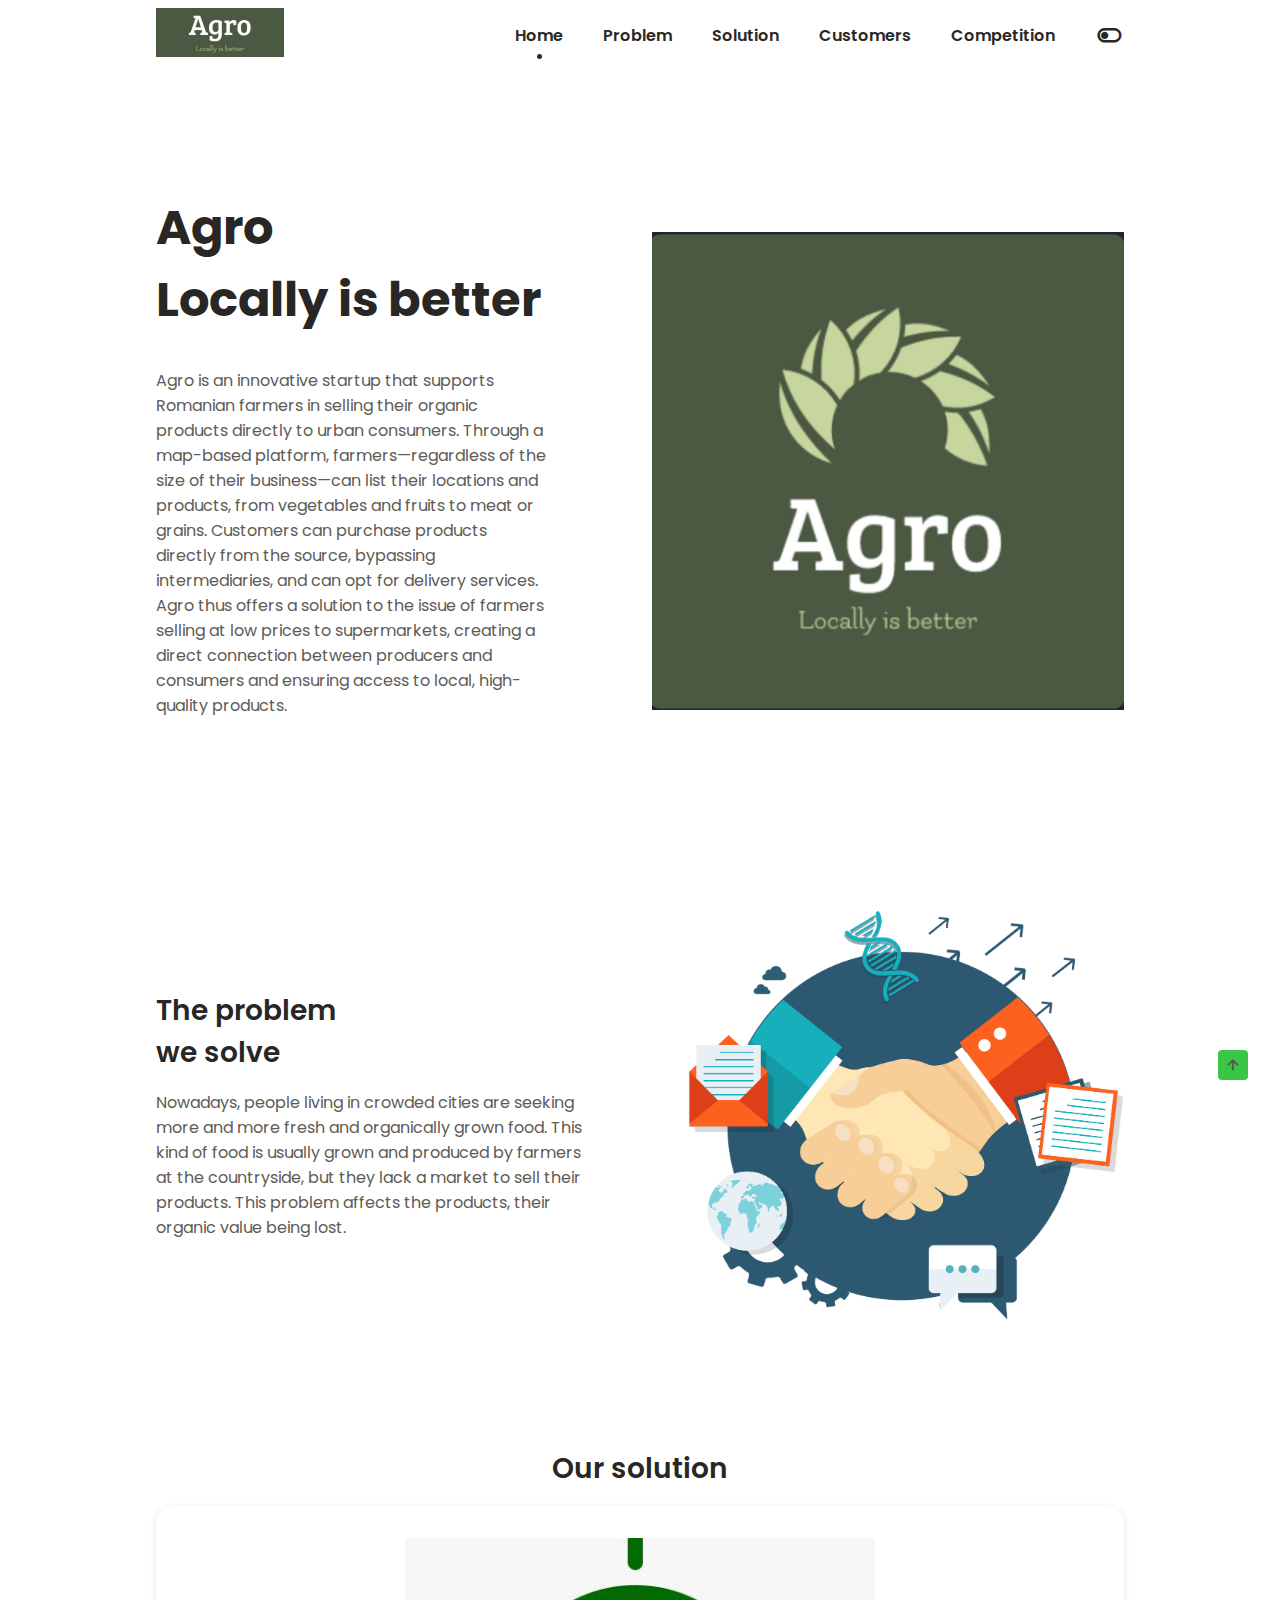
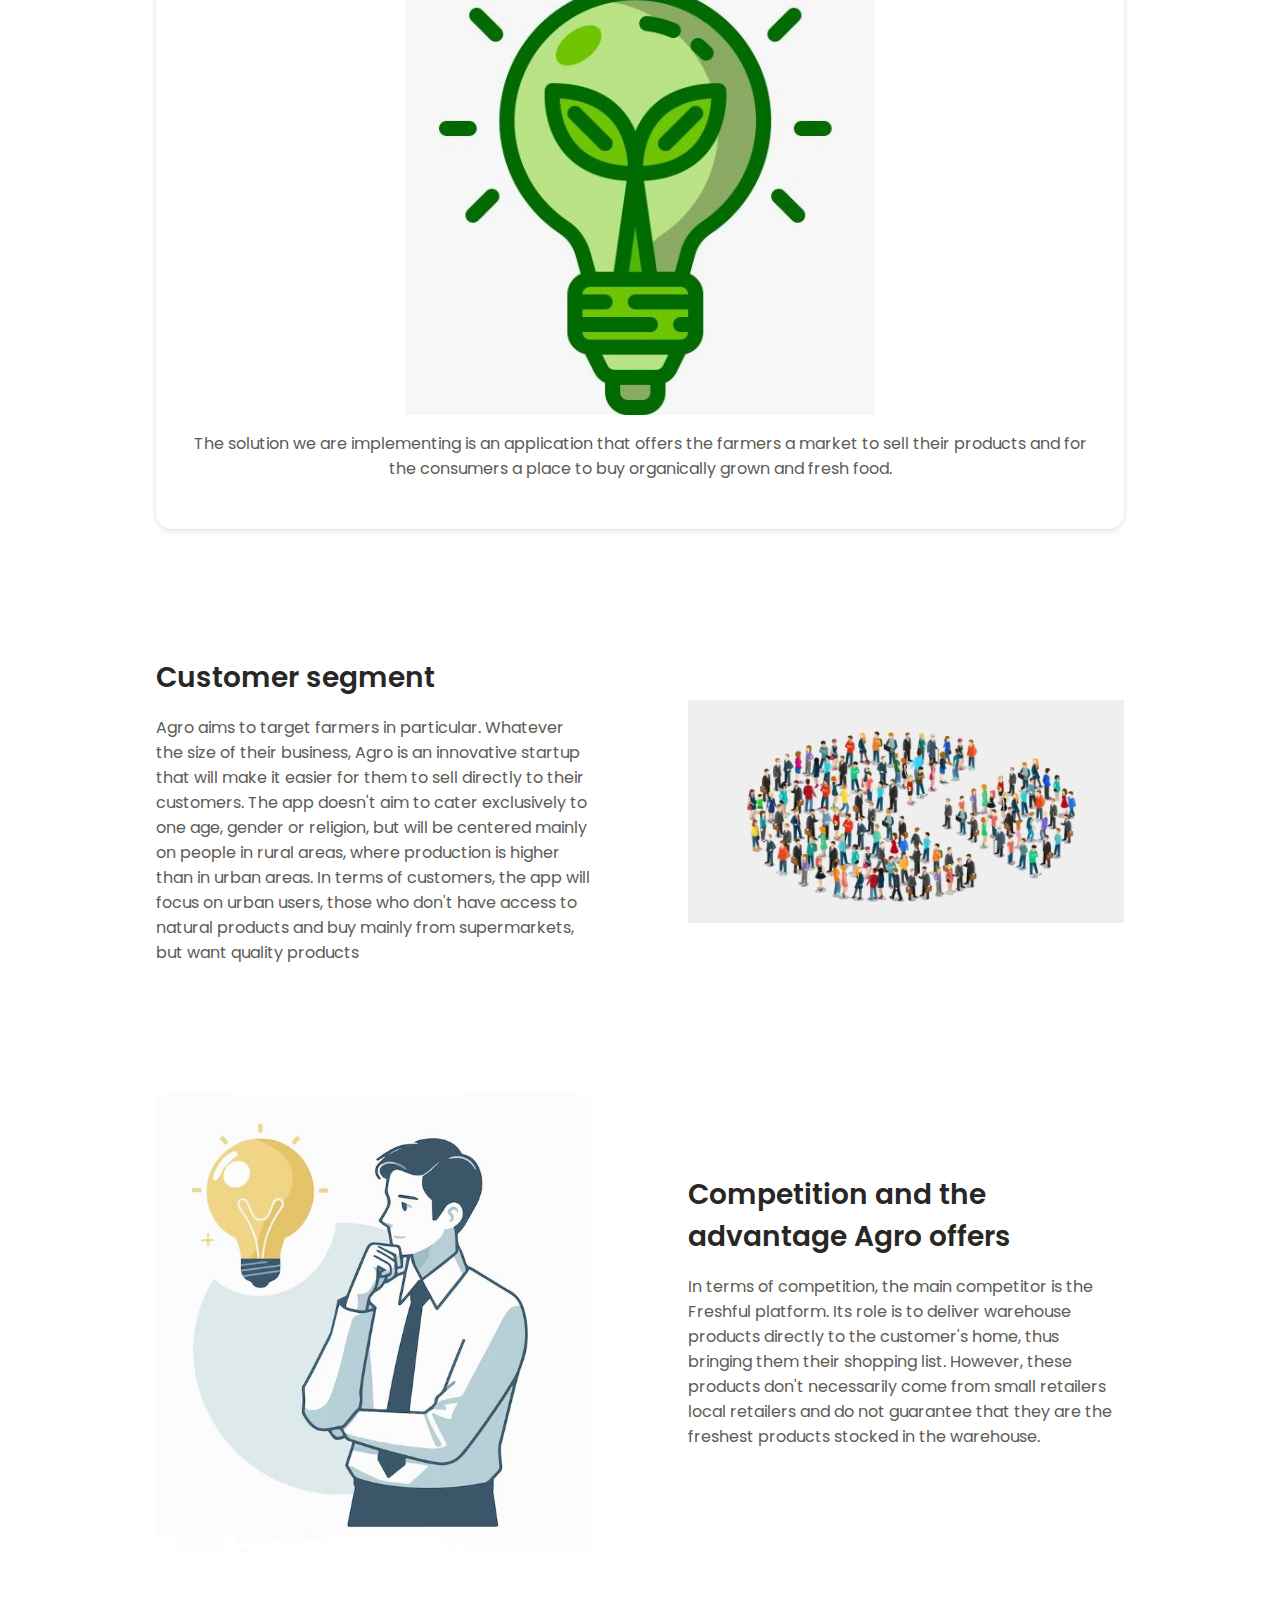
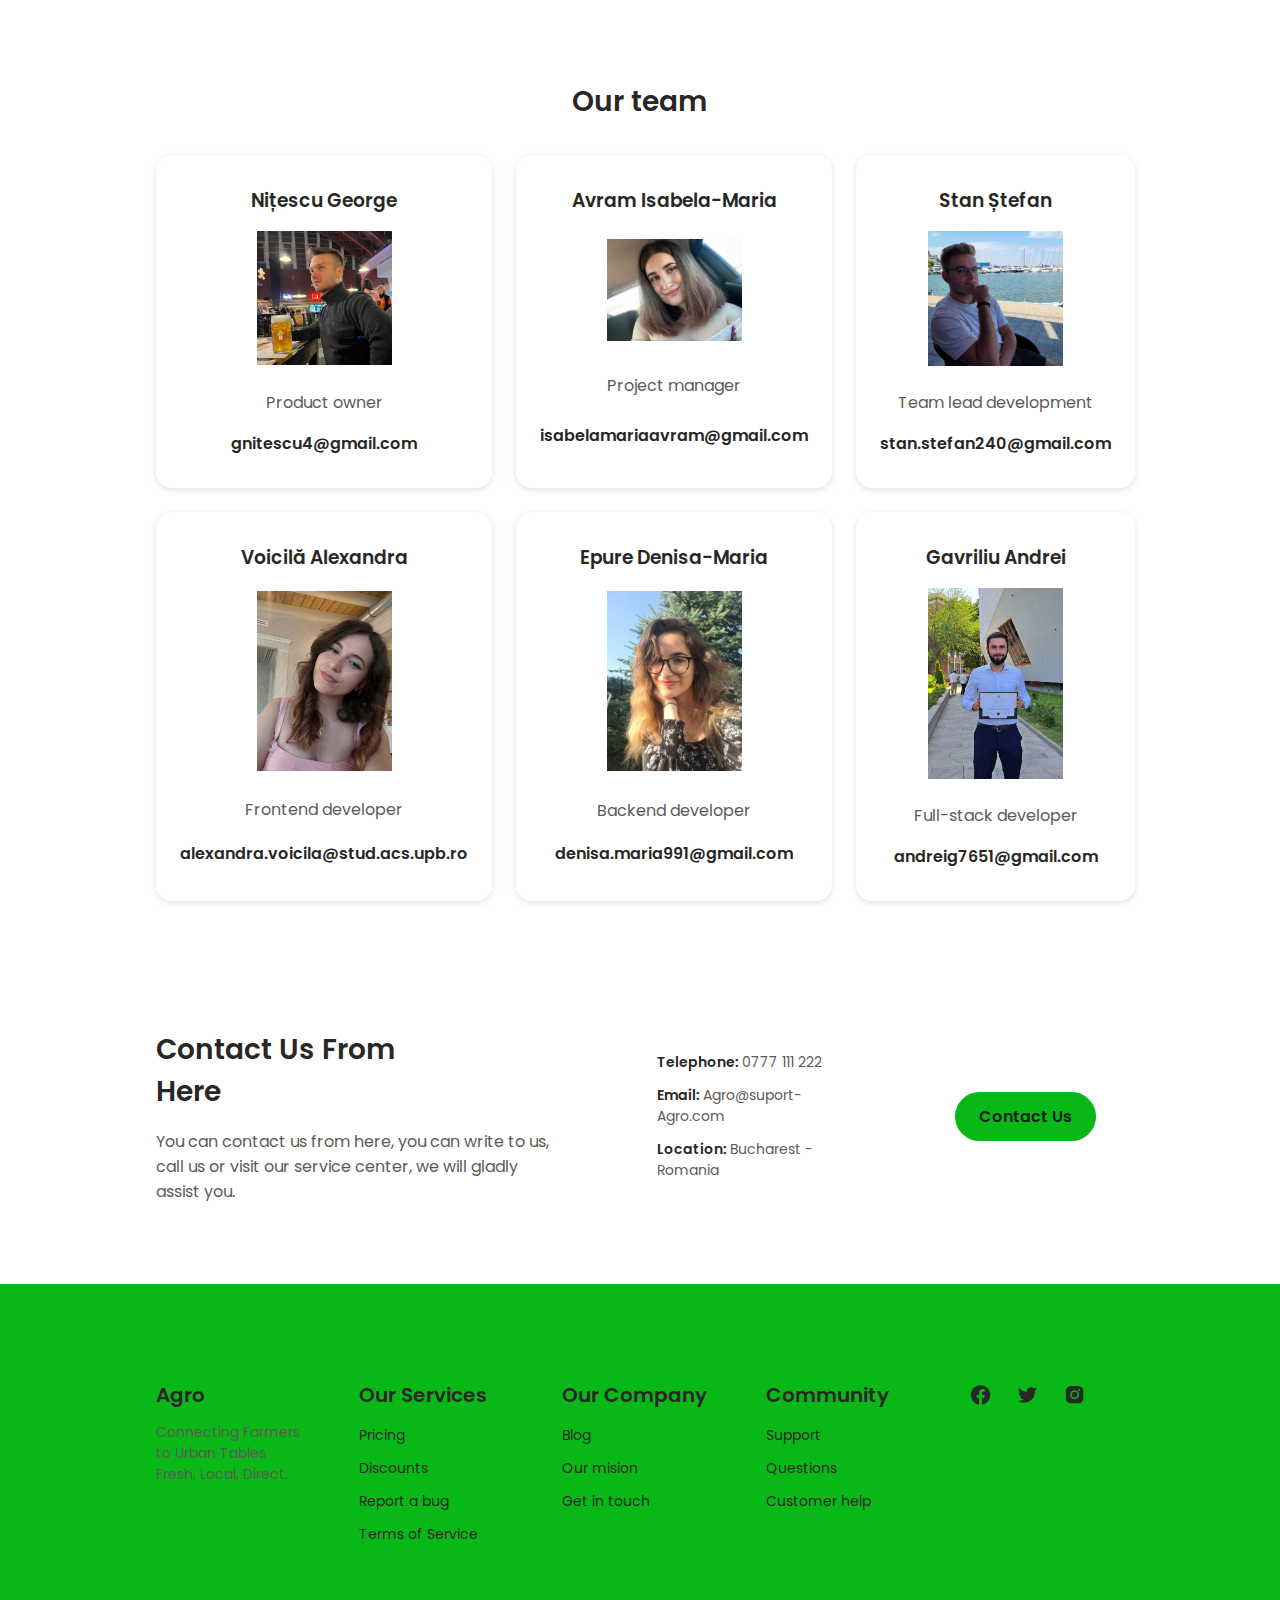
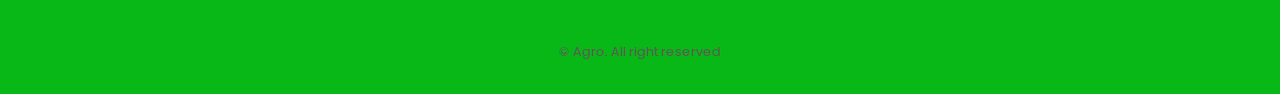
==== index.html @ fd3e8f7e "final" ====
<!DOCTYPE html>
<html lang="en">

<head>
    <meta charset="UTF-8">
    <meta name="viewport" content="width=device-width, initial-scale=1.0">

    <!--=============== BOXICONS ===============-->
    <link rel="stylesheet" href="https://cdn.jsdelivr.net/npm/boxicons@latest/css/boxicons.min.css">

    <!--=============== CSS ===============-->
    <link rel="stylesheet" href="assets/css/styles.css">

    <title>Agro</title>
</head>

<body>
    <!--=============== HEADER ===============-->
    <header class="header" id="header">
        <nav class="nav container">
            <a href="#" class="nav__logo">
                <img src="assets/img/agro.jpg" alt="" class="nav__logo-img" style="width: 10vw;">
            </a>

            <div class="nav__menu" id="nav-menu">
                <ul class="nav__list">
                    <li class="nav__item">
                        <a href="#home" class="nav__link active-link">Home</a>
                    </li>
                    <li class="nav__item">
                        <a href="#problem" class="nav__link">Problem</a>
                    </li>
                    <li class="nav__item">
                        <a href="#solution" class="nav__link">Solution</a>
                    </li>
                    <li class="nav__item">
                        <a href="#customer_segment" class="nav__link">Customers</a>
                    </li>
                    <li class="nav__item">
                        <a href="#competition" class="nav__link">Competition</a>
                    </li>
                    <i class='bx bx-toggle-left change-theme' id="theme-button"></i>
                </ul>
            </div>

            <div class="nav__toggle" id="nav-toggle">
                <i class='bx bx-grid-alt'></i>
            </div>

        </nav>
    </header>

    <main class="main">
        <!--=============== HOME ===============-->
        <section class="home section" id="home">
            <div class="home__container container grid">

                <img src="assets/img/fde779f9-ba9b-44a3-aa95-c034994fff48.jfif" alt="" class="svg__img svg__color home__img">

                <div class="home__data">
                    <h1 class="home__title">Agro <br> Locally is better</h1>
                    <p class="home__description"></p>
                    <p class="home__description">Agro is an innovative startup that supports Romanian farmers in
                        selling their organic products directly to urban consumers. Through a map-based platform,
                        farmers—regardless of the size of their business—can list their locations and products, from
                        vegetables and fruits to meat or grains. Customers can purchase products directly from the
                        source, bypassing intermediaries, and can opt for delivery services. Agro thus offers a solution
                        to the issue of farmers selling at low prices to supermarkets, creating a direct connection
                        between producers and consumers and ensuring access to local, high-quality products.</p>

                </div>
            </div>
        </section>

        <!--=============== Problem ===============-->
        <section class="security section container" id="problem">
            <div class="security__container grid">
                <div class="security__data">
                    <h2 class="section__title-center">The problem <br> we solve</h2>
                    <p class="security__description">Nowadays, people living in crowded cities are seeking more and more
                        fresh and organically grown food. This kind of food is usually grown and produced by farmers at
                        the countryside, but they lack a market to sell their products. This problem affects the
                        products, their organic value being lost.
                    </p>
                </div>

                <img src="assets/img/company.png" alt="" class="svg__img svg__color">
            </div>
        </section>

        <!--=============== Solution ===============-->
        <section class="services section container" id="solution">
            <h2 class="section__title">Our solution</h2>
            <div class="grid">
                <div class="services__data">
                    <img src="assets/img/Capture.jpg" alt="" class="svg__img svg__color">
                    <p class="services__description">The solution we are implementing is an application that offers the
                        farmers a market to sell their products and for the consumers a place to buy organically grown
                        and fresh food.</p>
                    <div>
                        <!-- <a href="#" class="button button-link">Learn More</a> -->
                    </div>
                </div>
            </div>
        </section>


        <!--=============== SECURITY ===============-->
        <section class="security section container" id="customer_segment">
            <div class="security__container grid">
                <div class="security__data">
                    <h2 class="section__title-center">Customer segment</h2>
                    <p class="security__description">Agro aims to target farmers in particular. Whatever the size of
                        their business, Agro is an innovative startup that
                        will make it easier for them to sell directly to their customers. The app doesn't aim to cater
                        exclusively to one age, gender
                        or religion, but will be centered mainly on people in rural areas, where production is higher
                        than in urban areas.
                        In terms of customers, the app will focus on urban users, those who don't have access to natural
                        products
                        and buy mainly from supermarkets, but want quality products
                    </p>
                </div>

                <img src="assets/img/asdjpg.JPG" alt="" class="svg__img svg__color">
            </div>
        </section>

        <section class="app section container" id="competition">
            <div class="app__container grid">
                <div class="app__data">
                    <h2 class="section__title-center">Competition and the advantage Agro offers</h2>
                    <p class="app__description">In terms of competition, the main competitor is the Freshful platform.
                        Its role is to deliver warehouse products directly
                        to the customer's home, thus bringing them their shopping list. However, these products don't
                        necessarily come from small retailers
                        local retailers and do not guarantee that they are the freshest products stocked in the
                        warehouse.</p>
                </div>

                <img src="assets/img/problem.JPG" alt="" class="svg__img svg__color app__img">

            </div>
        </section>

        <!--=============== SERVICES ===============-->
        <section class="services section container" id="team">
            <h2 class="section__title">Our team</h2>
            <div class="services__container grid">
                <div class="services__data">
                    <h3 class="services__subtitle">Nițescu George</h3>
                    <img src="assets/img/george.png" alt="" class="svg__color services__img">
                    <p class="services__description">Product owner</p>
                    <div>
                        <a href="mailto:gnitescu4@gmail.com?subject=Support&body=Message%20Here" class="button button-link">gnitescu4@gmail.com</a>
                    </div>
                </div>

                <div class="services__data">
                    <h3 class="services__subtitle">Avram Isabela-Maria</h3>

                    <img src="assets/img/isabela.jpg" alt="" class="svg__color services__img">
                    <p class="services__description">Project manager</p>
                    <div>
                        <a href="mailto:isabelamariaavram@gmail.com?subject=Support&body=Message%20Here" class="button button-link">isabelamariaavram@gmail.com</a>
                    </div>
                </div>

                <div class="services__data">
                    <h3 class="services__subtitle">Stan Ștefan</h3>
                    <img src="assets/img/stefan.png" alt="" class="svg__color services__img">
                    <p class="services__description">Team lead development</p>
                    <div>
                        <a href="mailto:stan.stefan240@gmail.com?subject=Support&body=Message%20Here" class="button button-link">stan.stefan240@gmail.com</a>
                    </div>
                </div>
                <div class="services__data">
                    <h3 class="services__subtitle">Voicilă Alexandra</h3>
                    <img src="assets/img/alexandra.png" alt="" class="svg__color services__img">
                    <p class="services__description">Frontend developer</p>
                    <div>
                        <a href="mailto:alexandra.voicila@stud.acs.upb.ro?subject=Support&body=Message%20Here" class="button button-link">alexandra.voicila@stud.acs.upb.ro</a>
                    </div>
                </div>

                <div class="services__data">
                    <h3 class="services__subtitle">Epure Denisa-Maria</h3>

                    <img src="assets/img/denisa.jpg" alt="" class="svg__color services__img">
                    <p class="services__description">Backend developer</p>
                    <div>
                        <a href="mailto:denisa.maria991@gmail.com?subject=Support&body=Message%20Here" class="button button-link">denisa.maria991@gmail.com</a>
                    </div>
                </div>

                <div class="services__data">
                    <h3 class="services__subtitle">Gavriliu Andrei</h3>
                    <img src="assets/img/gavriliu.png" alt="" class="svg__color services__img">
                    <p class="services__description">Full-stack developer</p>
                    <div>
                        <a href="mailto:andreig7651@gmail.com?subject=Support&body=Message%20Here" class="button button-link">andreig7651@gmail.com</a>
                    </div>
                </div>
            </div>
        </section>



        <!--=============== CONTACT US ===============-->
        <section class="contact section container" id="contact">
            <div class="contact__container grid">
                <div class="contact__content">
                    <h2 class="section__title-center">Contact Us From <br> Here</h2>
                    <p class="contact__description">You can contact us from here, you can write to us,
                        call us or visit our service center, we will gladly assist you.</p>
                </div>

                <ul class="contact__content grid">
                    <li class="contact__address">Telephone: <span class="contact__information">0777 111 222</span>
                    </li>
                    <li class="contact__address">Email: <span class="contact__information">Agro@suport-Agro.com</span>
                    </li>
                    <li class="contact__address">Location: <span class="contact__information">Bucharest - Romania</span>
                    </li>
                </ul>

                <div class="contact__content">
                    <a href="mailto:agro@suport-agro.com?subject=Support&body=Message%20Here" class="button">Contact
                        Us</a>
                </div>
            </div>
        </section>
    </main>

    <!--=============== FOOTER ===============-->
    <footer class="footer section">
        <div class="footer__container container grid">
            <div class="footer__content">
                <a href="#" class="footer__logo">Agro</a>
                <p class="footer__description">Connecting Farmers to Urban Tables
                    <br> Fresh, Local, Direct.
                </p>
            </div>

            <div class="footer__content">
                <h3 class="footer__title">Our Services</h3>
                <ul class="footer__links">
                    <li><a href="#" class="footer__link">Pricing </a></li>
                    <li><a href="#" class="footer__link">Discounts</a></li>
                    <li><a href="#" class="footer__link">Report a bug</a></li>
                    <li><a href="#" class="footer__link">Terms of Service</a></li>
                </ul>
            </div>

            <div class="footer__content">
                <h3 class="footer__title">Our Company</h3>
                <ul class="footer__links">
                    <li><a href="#" class="footer__link">Blog</a></li>
                    <li><a href="#" class="footer__link">Our mision</a></li>
                    <li><a href="#" class="footer__link">Get in touch</a></li>
                </ul>
            </div>

            <div class="footer__content">
                <h3 class="footer__title">Community</h3>
                <ul class="footer__links">
                    <li><a href="#" class="footer__link">Support</a></li>
                    <li><a href="#" class="footer__link">Questions</a></li>
                    <li><a href="#" class="footer__link">Customer help</a></li>
                </ul>
            </div>

            <div class="footer__social">
                <a href="#" class="footer__social-link"><i class='bx bxl-facebook-circle '></i></a>
                <a href="#" class="footer__social-link"><i class='bx bxl-twitter'></i></a>
                <a href="#" class="footer__social-link"><i class='bx bxl-instagram-alt'></i></a>
            </div>
        </div>

        <p class="footer__copy">&#169; Agro. All right reserved</p>
    </footer>

    <!--=============== SCROLL UP ===============-->
    <a href="#" class="scrollup" id="scroll-up">
        <i class='bx bx-up-arrow-alt scrollup__icon'></i>
    </a>

    <!--=============== MAIN JS ===============-->
    <script src="assets/js/main.js"></script>
</body>

</html>
---- assets/css/styles.css ----
/*=============== GOOGLE FONTS ===============*/
@import url("https://fonts.googleapis.com/css2?family=Poppins:wght@400;600;700&display=swap");
/*=============== VARIABLES CSS ===============*/
:root {
  --header-height: 3rem;
  /*========== Colors ==========*/
  --hue: 45;
  --sat: 98%;
  --first-color: #08b817;
  --first-color-light: hsl(var(--hue), var(--sat), 90%);
  --first-color-lighten: #08b817;
  --first-color-alt: rgb(165, 165, 216);
  --title-color: hsl(var(--hue), 4%, 15%);
  --text-color: hsl(var(--hue), 4%, 35%);
  --text-color-light: hsl(var(--hue), 4%, 65%);
  --body-color: hsl(var(--hue), 0%, 100%);
  --container-color: #FFF;
  --scroll-bar-color: hsl(var(--hue), 4%, 85%);
  --scroll-thumb-color: hsl(var(--hue), 4%, 75%);
  /*========== Font and typography ==========*/
  --body-font: 'Poppins', sans-serif;
  --biggest-font-size: 2rem;
  --h2-font-size: 1.25rem;
  --h3-font-size: 1.125rem;
  --normal-font-size: .938rem;
  --small-font-size: .813rem;
  --smaller-font-size: .75rem;
  /*========== Font weight ==========*/
  --font-semi-bold: 600;
  --font-bold: 700;
  /*========== Margenes ==========*/
  --mb-0-5: .5rem;
  --mb-0-75: .75rem;
  --mb-1: 1rem;
  --mb-1-5: 1.5rem;
  --mb-2: 2rem;
  /*========== z index ==========*/
  --z-tooltip: 10;
  --z-fixed: 100;
}

@media screen and (min-width: 968px) {
  :root {
    --biggest-font-size: 3rem;
    --h2-font-size: 1.75rem;
    --h3-font-size: 1.25rem;
    --normal-font-size: 1rem;
    --small-font-size: .875rem;
    --smaller-font-size: .813rem;
  }
}

/*=============== BASE ===============*/
*, ::before, ::after {
  box-sizing: border-box;
  padding: 0;
  margin: 0;
}

html {
  scroll-behavior: smooth;
}

body {
  margin: var(--header-height) 0 0 0;
  font-family: var(--body-font);
  font-size: var(--normal-font-size);
  background-color: var(--body-color);
  color: var(--text-color);
  transition: .5s;
}

h1, h2, h3 {
  font-weight: var(--font-semi-bold);
  color: var(--title-color);
  line-height: 1.5;
}

ul {
  list-style: none;
}

a {
  text-decoration: none;
}

img {
  max-width: 100%;
  height: auto;
}

/*=============== THEME ===============*/
/*========== Variables Dark theme ==========*/
body.dark-theme {
  --first-color-light: hsl(var(--hue), var(--sat), 75%);
  --title-color: hsl(var(--hue), 4%, 95%);
  --text-color: hsl(var(--hue), 4%, 80%);
  --body-color: hsl(var(--hue), 8%, 13%);
  --container-color: hsl(var(--hue), 8%, 16%);
  --scroll-bar-color: hsl(var(--hue), 4%, 32%);
  --scroll-thumb-color: hsl(var(--hue), 4%, 24%);
}

/*========== Button Dark/Light ==========*/
.change-theme {
  position: absolute;
  right: 1.5rem;
  top: 2.2rem;
  color: var(--title-color);
  font-size: 1.8rem;
  cursor: pointer;
}

.dark-theme .footer {
  background-color: var(--container-color);
}

/*=============== REUSABLE CSS CLASSES ===============*/
.section {
  padding: 4.5rem 0 1rem;
}

.section__title, .section__title-center {
  font-size: var(--h2-font-size);
  color: var(--title-color);
  text-align: center;
  margin-bottom: var(--mb-1);
}

.svg__color {
  fill: var(--first-color);
}

.svg__blob {
  fill: var(--first-color-light);
}

.svg__img {
  width: 300px;
  justify-self: center;
}

/*=============== LAYOUT ===============*/
.container {
  max-width: 968px;
  margin-left: var(--mb-1-5);
  margin-right: var(--mb-1-5);
}

.grid {
  display: grid;
  gap: 1.5rem;
}

/*=============== HEADER ===============*/
.header {
  width: 100%;
  background-color: var(--body-color);
  position: fixed;
  top: 0;
  left: 0;
  z-index: var(--z-fixed);
  transition: .5s;
}

/*=============== NAV ===============*/
.nav {
  height: var(--header-height);
  display: flex;
  justify-content: space-between;
  align-items: center;
}

@media screen and (max-width: 767px) {
  .nav__menu {
    position: fixed;
    background-color: var(--container-color);
    box-shadow: 0 0 4px rgba(0, 0, 0, 0.1);
    padding: 2.5rem 0;
    width: 90%;
    top: -100%;
    left: 0;
    right: 0;
    margin: 0 auto;
    transition: .4s;
    border-radius: 2rem;
    z-index: var(--z-fixed);
  }
}

.nav__list {
  display: flex;
  flex-direction: column;
  align-items: center;
  row-gap: 1.5rem;
}

.nav__link, .nav__logo, .nav__toggle {
  color: var(--title-color);
  font-weight: var(--font-semi-bold);
}

.nav__toggle {
  font-size: 1.3rem;
  cursor: pointer;
}

/* Show menu */
.show-menu {
  top: calc(var(--header-height) + 1rem);
}

/* Active link */
.active-link {
  position: relative;
}

.active-link::before {
  content: '';
  position: absolute;
  bottom: -.75rem;
  left: 45%;
  width: 5px;
  height: 5px;
  background-color: var(--title-color);
  border-radius: 50%;
}

/* Change background header */
.scroll-header {
  box-shadow: 0 1px 4px rgba(0, 0, 0, 0.1);
}

/*=============== HOME ===============*/
.home__container {
  row-gap: 3rem;
}

.home__title {
  font-size: var(--biggest-font-size);
  font-weight: var(--font-bold);
  margin-bottom: var(--mb-0-75);
}

.home__description {
  margin-bottom: var(--mb-2);
}

/*=============== BUTTONS ===============*/
.button {
  display: inline-block;
  background-color: var(--first-color);
  color: #1A1A1A;
  padding: .75rem 1.5rem;
  border-radius: 3rem;
  font-weight: var(--font-semi-bold);
  transition: .3s;
}

.button:hover {
  background-color: var(--first-color-alt);
}

.button__header {
  display: none;
}

.button-link {
  background: none;
  padding: 0;
  color: var(--title-color);
}

.button-link:hover {
  background-color: transparent;
}

.button-flex {
  display: inline-flex;
  align-items: center;
  column-gap: .25rem;
  padding: .75rem 1rem;
}

.button__icon {
  font-size: 1.5rem;
}

/*=============== ABOUT ===============*/
.about__container {
  gap: 2.5rem;
}

.about__data {
  text-align: center;
}

/*=============== SECURITY ===============*/
.security__container {
  gap: 2.5rem;
}

.security__data {
  text-align: center;
}

/*=============== SERVICES ===============*/
.services__container {
  padding-top: 1rem;
}

.services__data {
  display: grid;
  row-gap: 1rem;
  background-color: var(--container-color);
  box-shadow: 0px 2px 6px hsla(var(--hue), 100%, 15%, 0.15);
  padding: 2rem 1.5rem;
  border-radius: 1rem;
  text-align: center;
}

.services__img {
  width: 135px;
  justify-self: center;
  margin-bottom: var(--mb-0-5);
}

/*=============== APP ===============*/
.app__container {
  gap: 2.5rem;
}

.app__data {
  text-align: center;
}

.app__description {
  margin-bottom: var(--mb-1-5);
}

.app__buttons {
  display: grid;
  grid-template-columns: repeat(2, max-content);
  justify-content: center;
  gap: .5rem;
}

/*=============== CONTACT ===============*/
.contact__container {
  padding-bottom: 3rem;
}

.contact__description {
  text-align: center;
}

.contact__content {
  row-gap: .75rem;
}

.contact__address {
  font-size: var(--small-font-size);
  font-weight: var(--font-semi-bold);
  color: var(--title-color);
}

.contact__information {
  font-weight: initial;
  color: var(--text-color);
}

/*=============== FOOTER ===============*/
.footer {
  background-color: var(--first-color-lighten);
  padding-bottom: 2rem;
}

.footer__container {
  row-gap: 2rem;
}

.footer__logo, .footer__title {
  font-size: var(--h3-font-size);
  margin-bottom: var(--mb-0-75);
}

.footer__logo {
  display: inline-block;
  font-weight: var(--font-semi-bold);
  color: var(--title-color);
}

.footer__description, .footer__link {
  font-size: var(--small-font-size);
}

.footer__links {
  display: grid;
  row-gap: .5rem;
}

.footer__link {
  color: var(--title-color);
}

.footer__social {
  display: flex;
  column-gap: 1.5rem;
}

.footer__social-link {
  font-size: 1.25rem;
  color: var(--title-color);
}

.footer__copy {
  margin-top: 6rem;
  text-align: center;
  font-size: var(--smaller-font-size);
  color: var(--text-color);
}

/*=============== SCROLL UP ===============*/
.scrollup {
  position: fixed;
  background: var(--first-color);
  right: 1rem;
  bottom: -20%;
  display: inline-flex;
  padding: .3rem;
  border-radius: .25rem;
  z-index: var(--z-tooltip);
  opacity: .8;
  transition: .4s;
}

.scrollup:hover {
  background-color: var(--first-color);
  opacity: 1;
}

.scrollup__icon {
  font-size: 1.25rem;
  color: var(--title-color);
}

/* Show Scroll Up*/
.show-scroll {
  bottom: 3rem;
}

/*=============== SCROLL BAR ===============*/
::-webkit-scrollbar {
  width: .6rem;
  border-radius: .5rem;
  background-color: var(--scroll-bar-color);
}

::-webkit-scrollbar-thumb {
  background-color: var(--scroll-thumb-color);
  border-radius: .5rem;
}

::-webkit-scrollbar-thumb:hover {
  background-color: var(--text-color-light);
}

/*=============== MEDIA QUERIES ===============*/
/* For small devices */
@media screen and (max-width: 360px) {
  .svg__img {
    width: 100%;
  }
  .section {
    padding: 3.5rem 0 1rem;
  }
  .services__img {
    width: 100px;
  }
  .app__buttons {
    grid-template-columns: max-content;
  }
}

/* For medium devices */
@media screen and (min-width: 576px) {
  .svg__img {
    width: 100%;
  }
  .section__title-center {
    text-align: initial;
  }
  .home__container,
  .about__container,
  .security__container,
  .services__container,
  .app__container,
  .contact__container,
  .footer__container {
    grid-template-columns: repeat(2, 1fr);
  }
  .home__img {
    order: 1;
  }
  .home__container,
  .about__container,
  .security__container,
  .app__container,
  .contact__container {
    align-items: center;
  }
  .about__data,
  .security__data,
  .app__data,
  .contact__description {
    text-align: initial;
  }
  .about__img,
  .app__img {
    order: -1;
  }
}

@media screen and (min-width: 767px) {
  body {
    margin: 0;
  }
  .section {
    padding: 6rem 0 2rem;
  }
  .nav {
    height: calc(var(--header-height) + 1.5rem);
  }
  .nav__list {
    flex-direction: row;
    column-gap: 2.5rem;
  }
  .nav__toggle {
    display: none;
  }
  .change-theme {
    position: initial;
  }
  .home__container {
    padding: 6rem 0 2rem;
  }
  .app__buttons {
    justify-content: initial;
  }
}

/* For large devices */
@media screen and (min-width: 968px) {
  .button__header {
    display: block;
  }
  .svg__img {
    width: 470px;
  }
  .about__container,
  .security__container,
  .app__container,
  .contact__container {
    column-gap: 6rem;
  }
  .services__container {
    grid-template-columns: repeat(3, 1fr);
  }
  .contact__container {
    grid-template-columns: 3fr 1.5fr 1.25fr;
  }
  .footer__container {
    grid-template-columns: repeat(5, 1fr);
  }
  .footer__social {
    align-items: flex-start;
  }
  .footer__social-link {
    font-size: 1.45rem;
  }
}

@media screen and (min-width: 1024px) {
  .container {
    margin-left: auto;
    margin-right: auto;
  }
  .home__img {
    width: 540px;
  }
  .home__description {
    padding-right: 5rem;
  }
  .footer__container {
    column-gap: 3rem;
  }
  .scrollup {
    right: 2rem;
  }
}
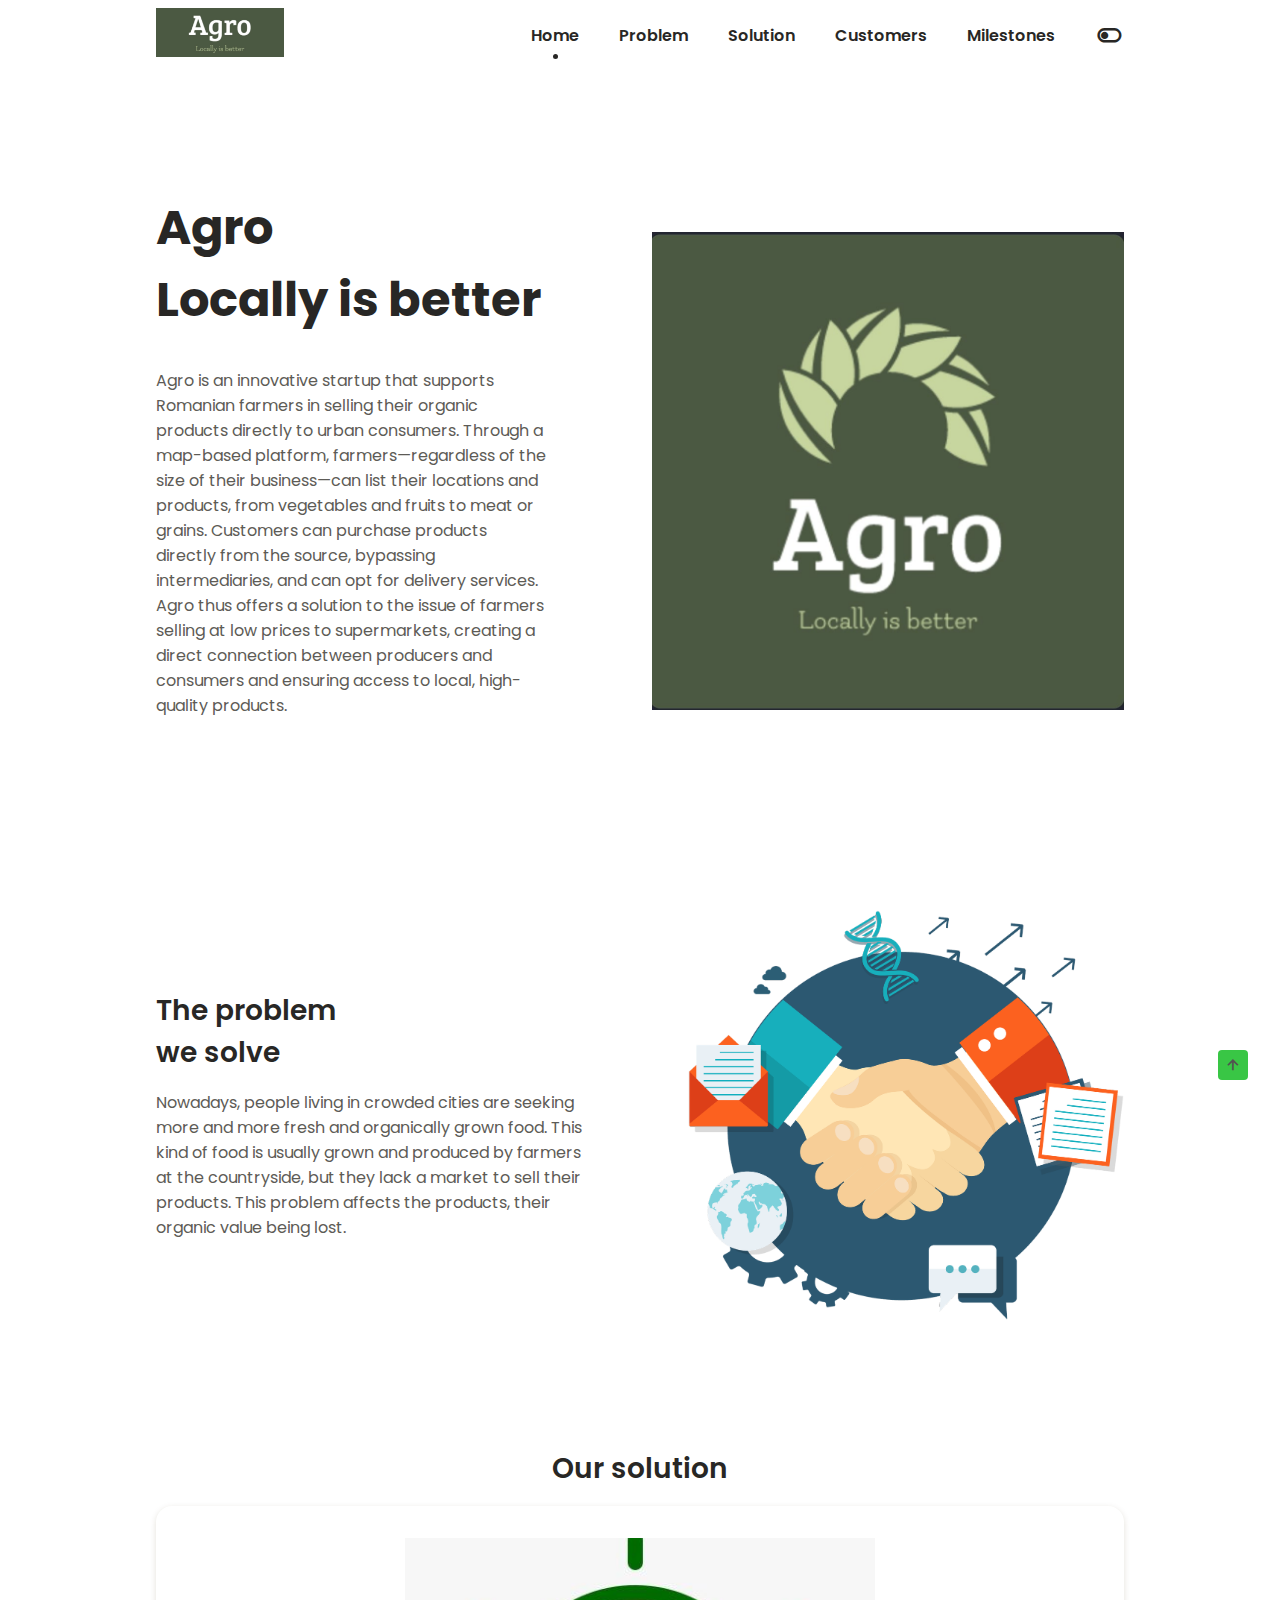
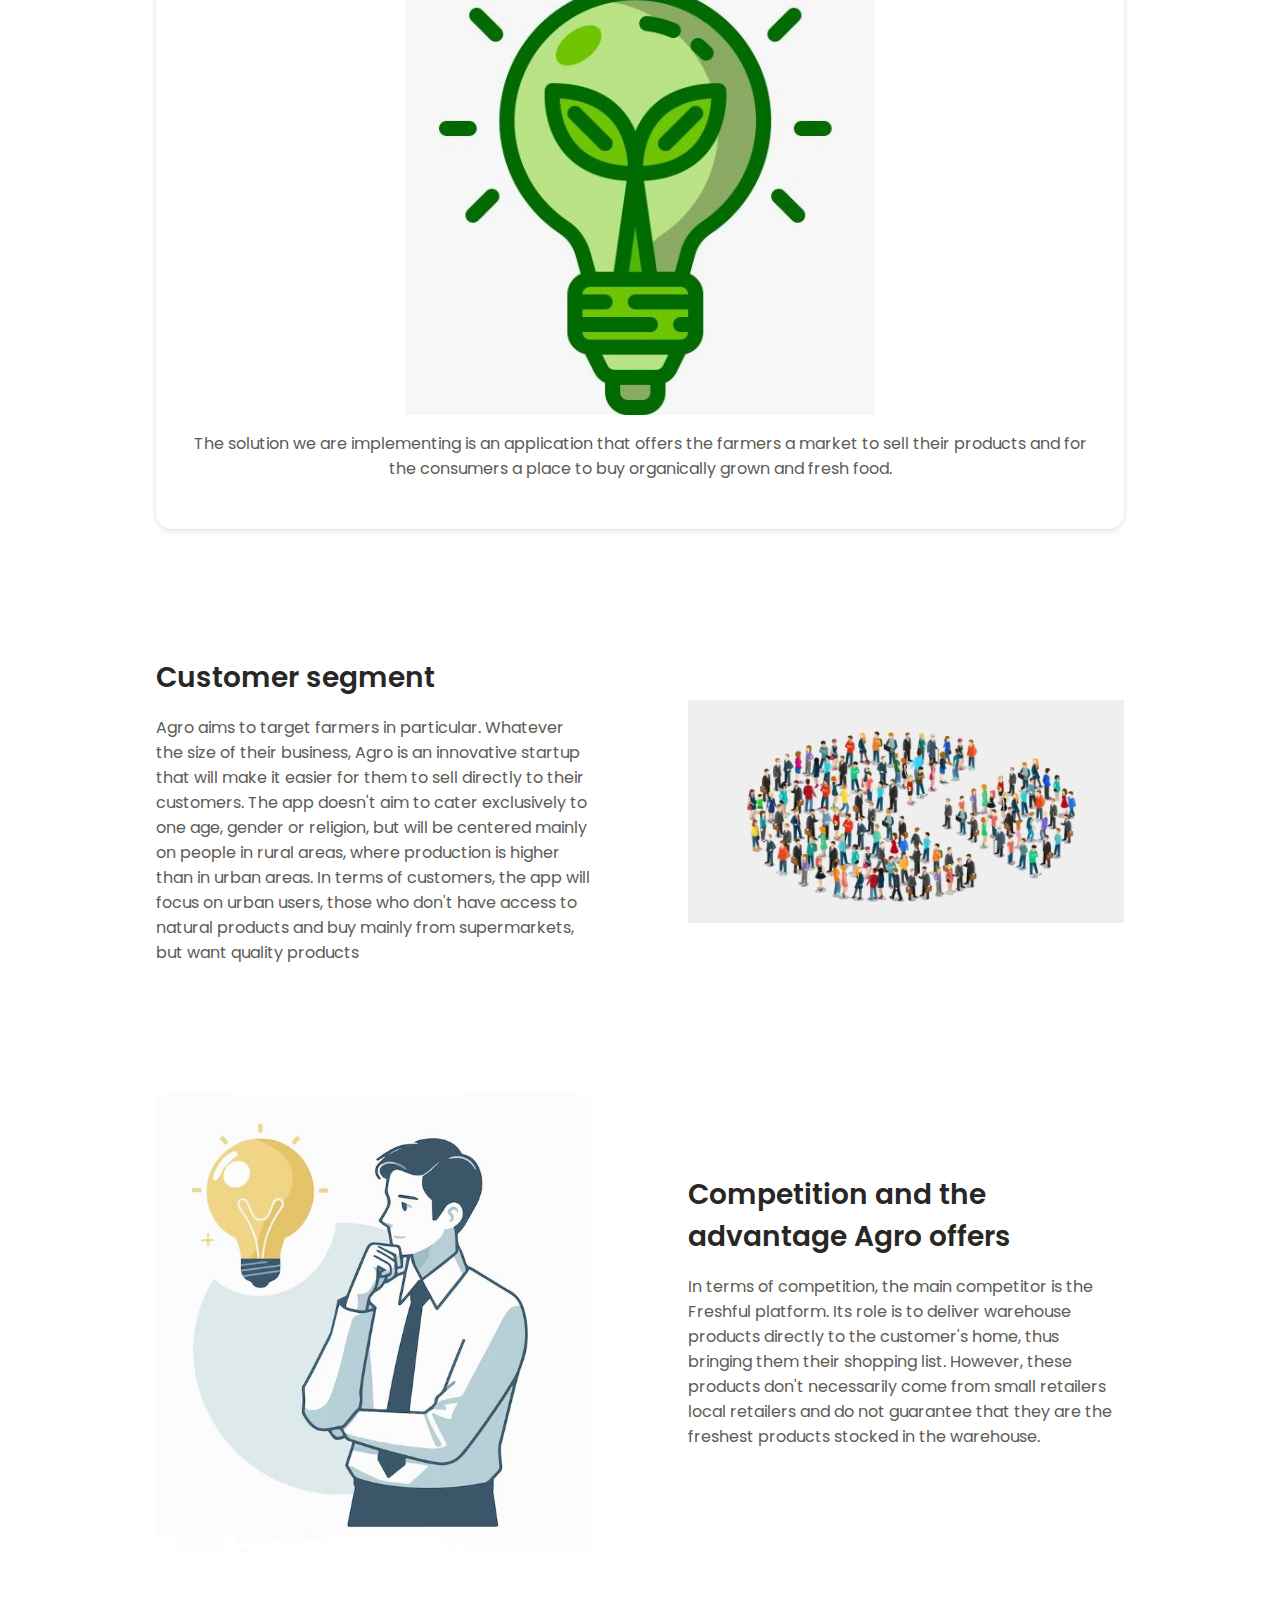
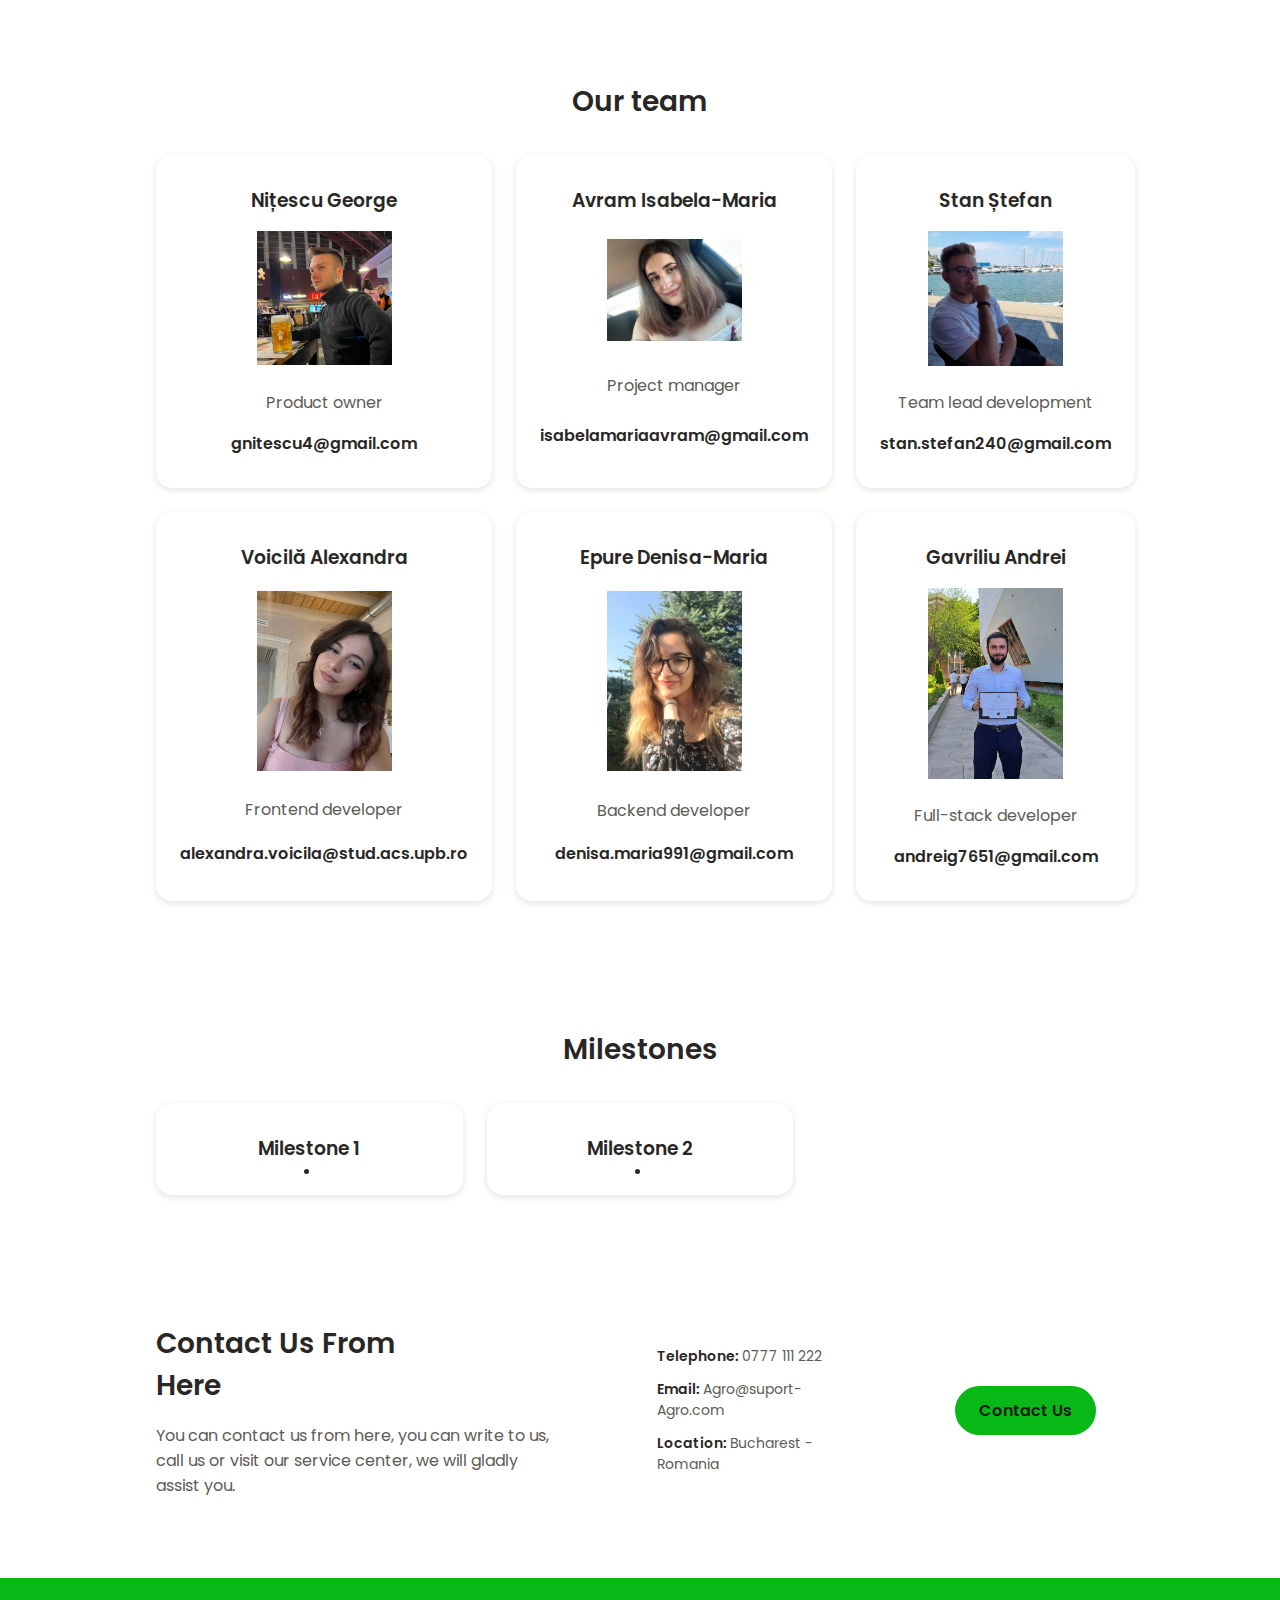
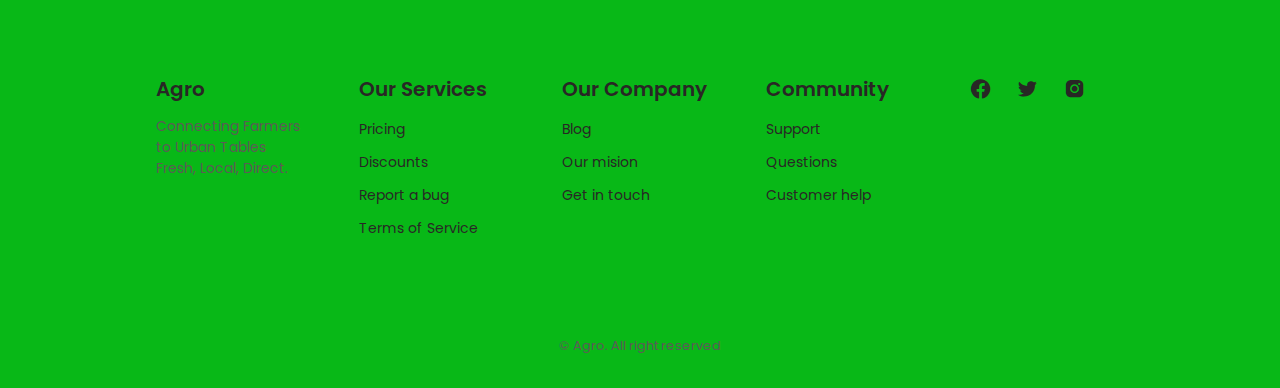
==== commit a7641667: "template page milestone 2" ====
--- a/index.html
+++ b/index.html
@@ -37,7 +37,7 @@
                         <a href="#customer_segment" class="nav__link">Customers</a>
                     </li>
                     <li class="nav__item">
-                        <a href="#competition" class="nav__link">Competition</a>
+                        <a href="#milestones" class="nav__link">Milestones</a>
                     </li>
                     <i class='bx bx-toggle-left change-theme' id="theme-button"></i>
                 </ul>
@@ -205,6 +205,23 @@
         </section>
 
 
+        <section class="services section container" id="milestones">
+            <h2 class="section__title">Milestones</h2>
+            <div class="services__container grid">
+                <div class="services__data">
+                    <h3 class="services__subtitle"><a href="#home" class="nav__link active-link">Milestone 1</a></h3>
+                </div>
+
+                <div class="services__data">
+                    <h3 class="services__subtitle">
+                        <a href="./milestone2.html" class="nav__link active-link">Milestone 2</a>
+                    </h3>
+                </div>                
+
+            </div>
+        </section>
+
+
 
         <!--=============== CONTACT US ===============-->
         <section class="contact section container" id="contact">
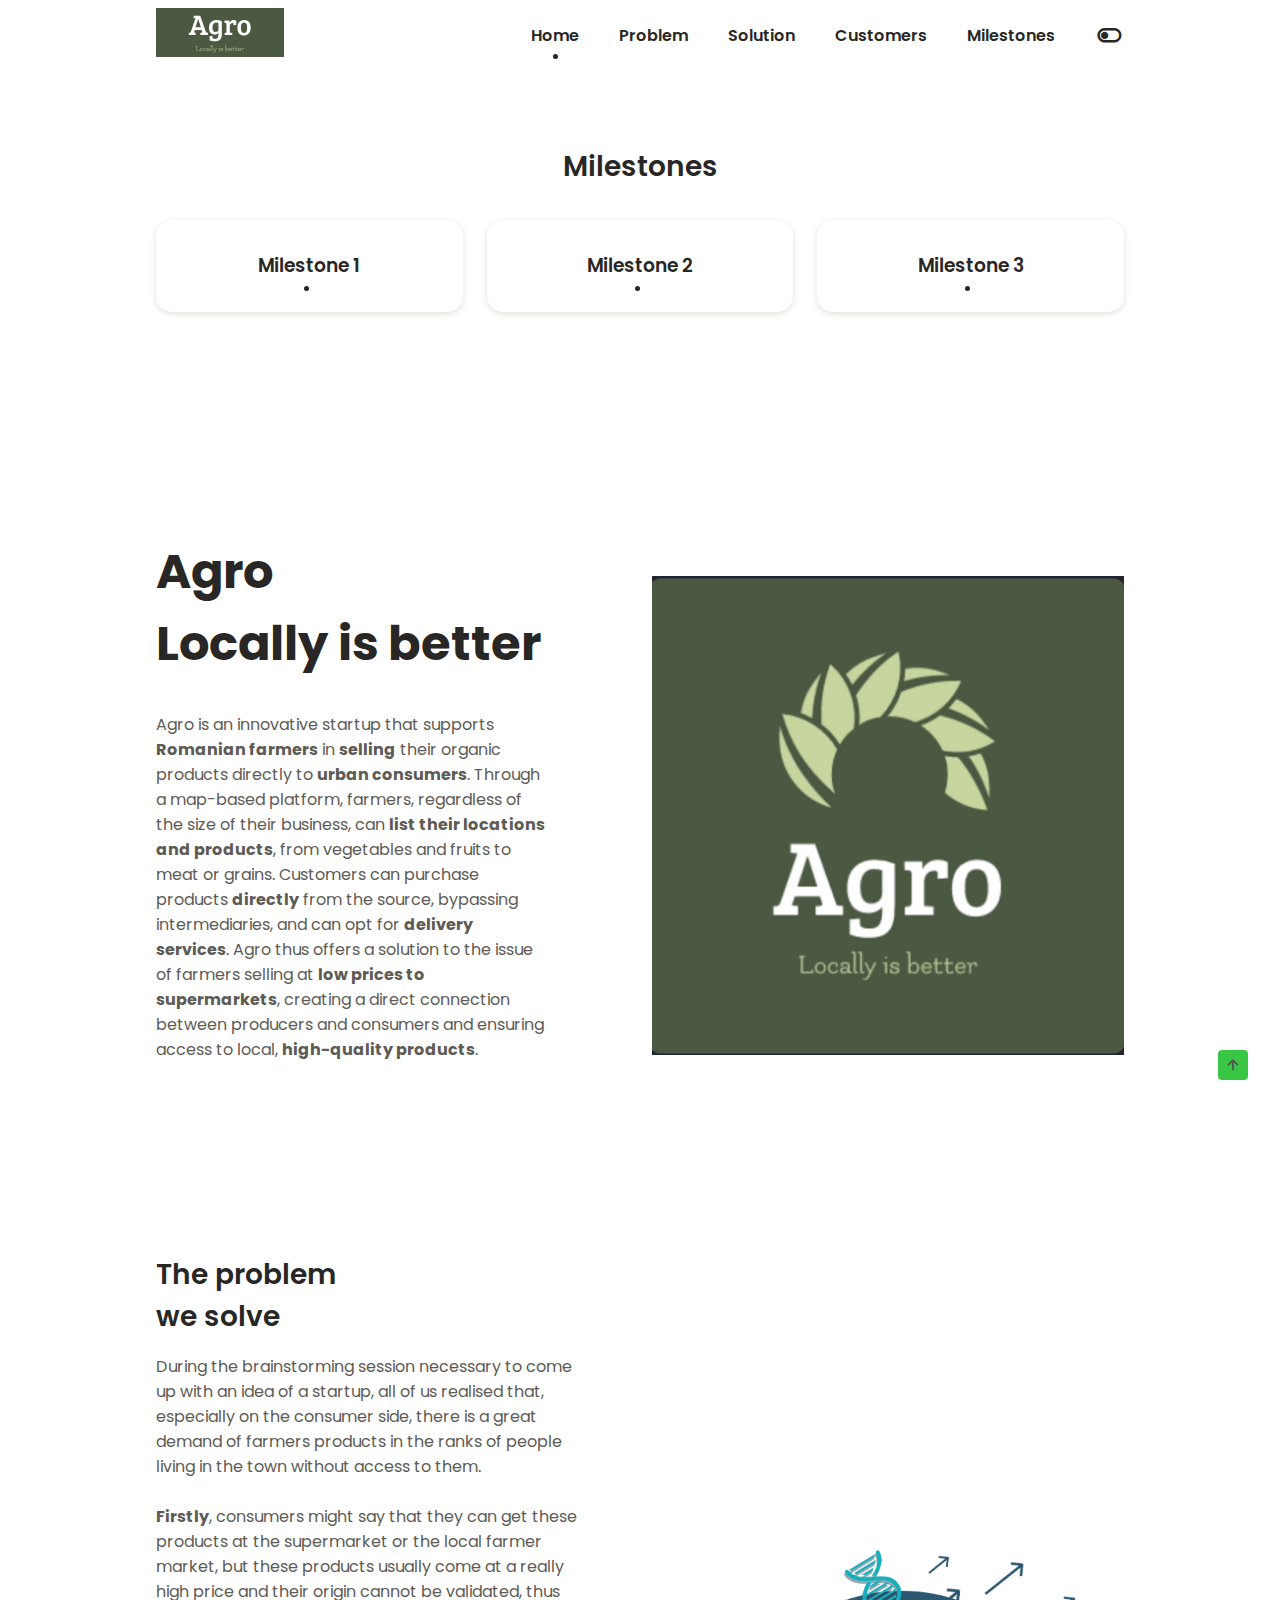
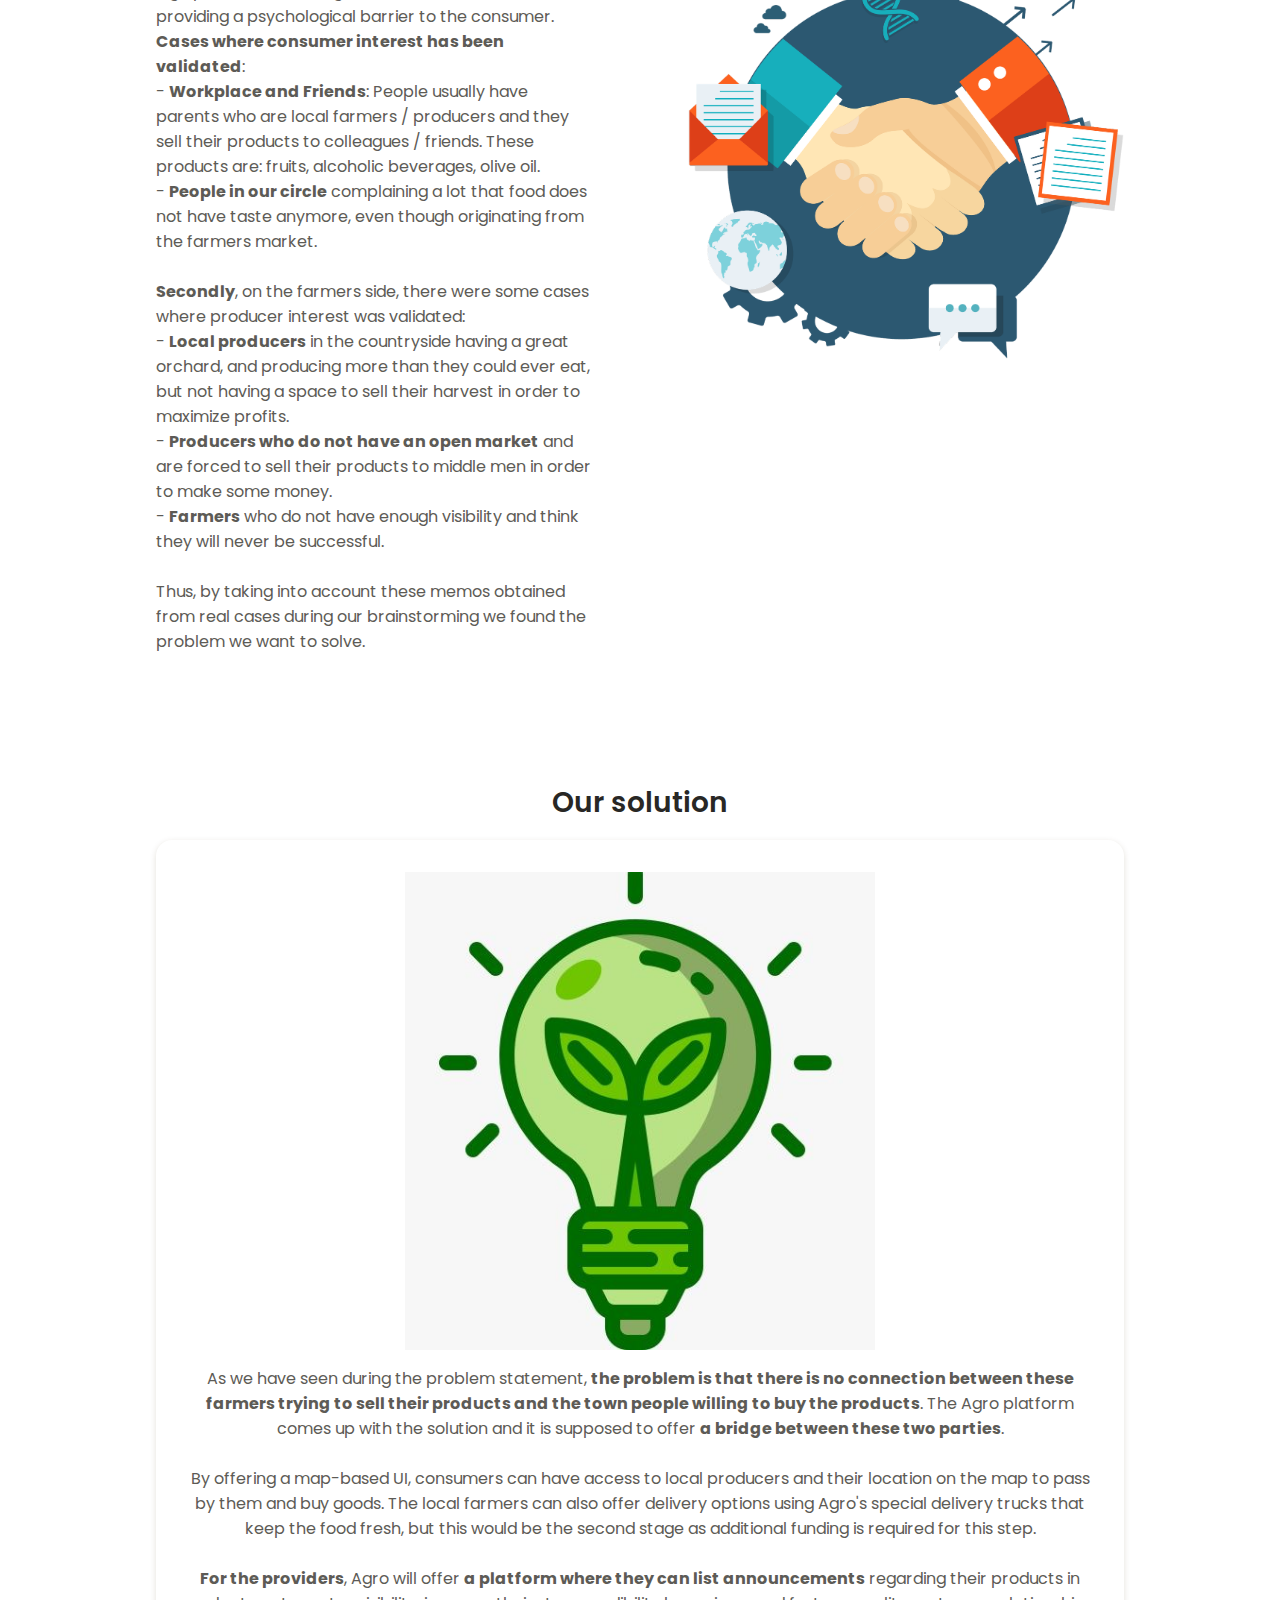
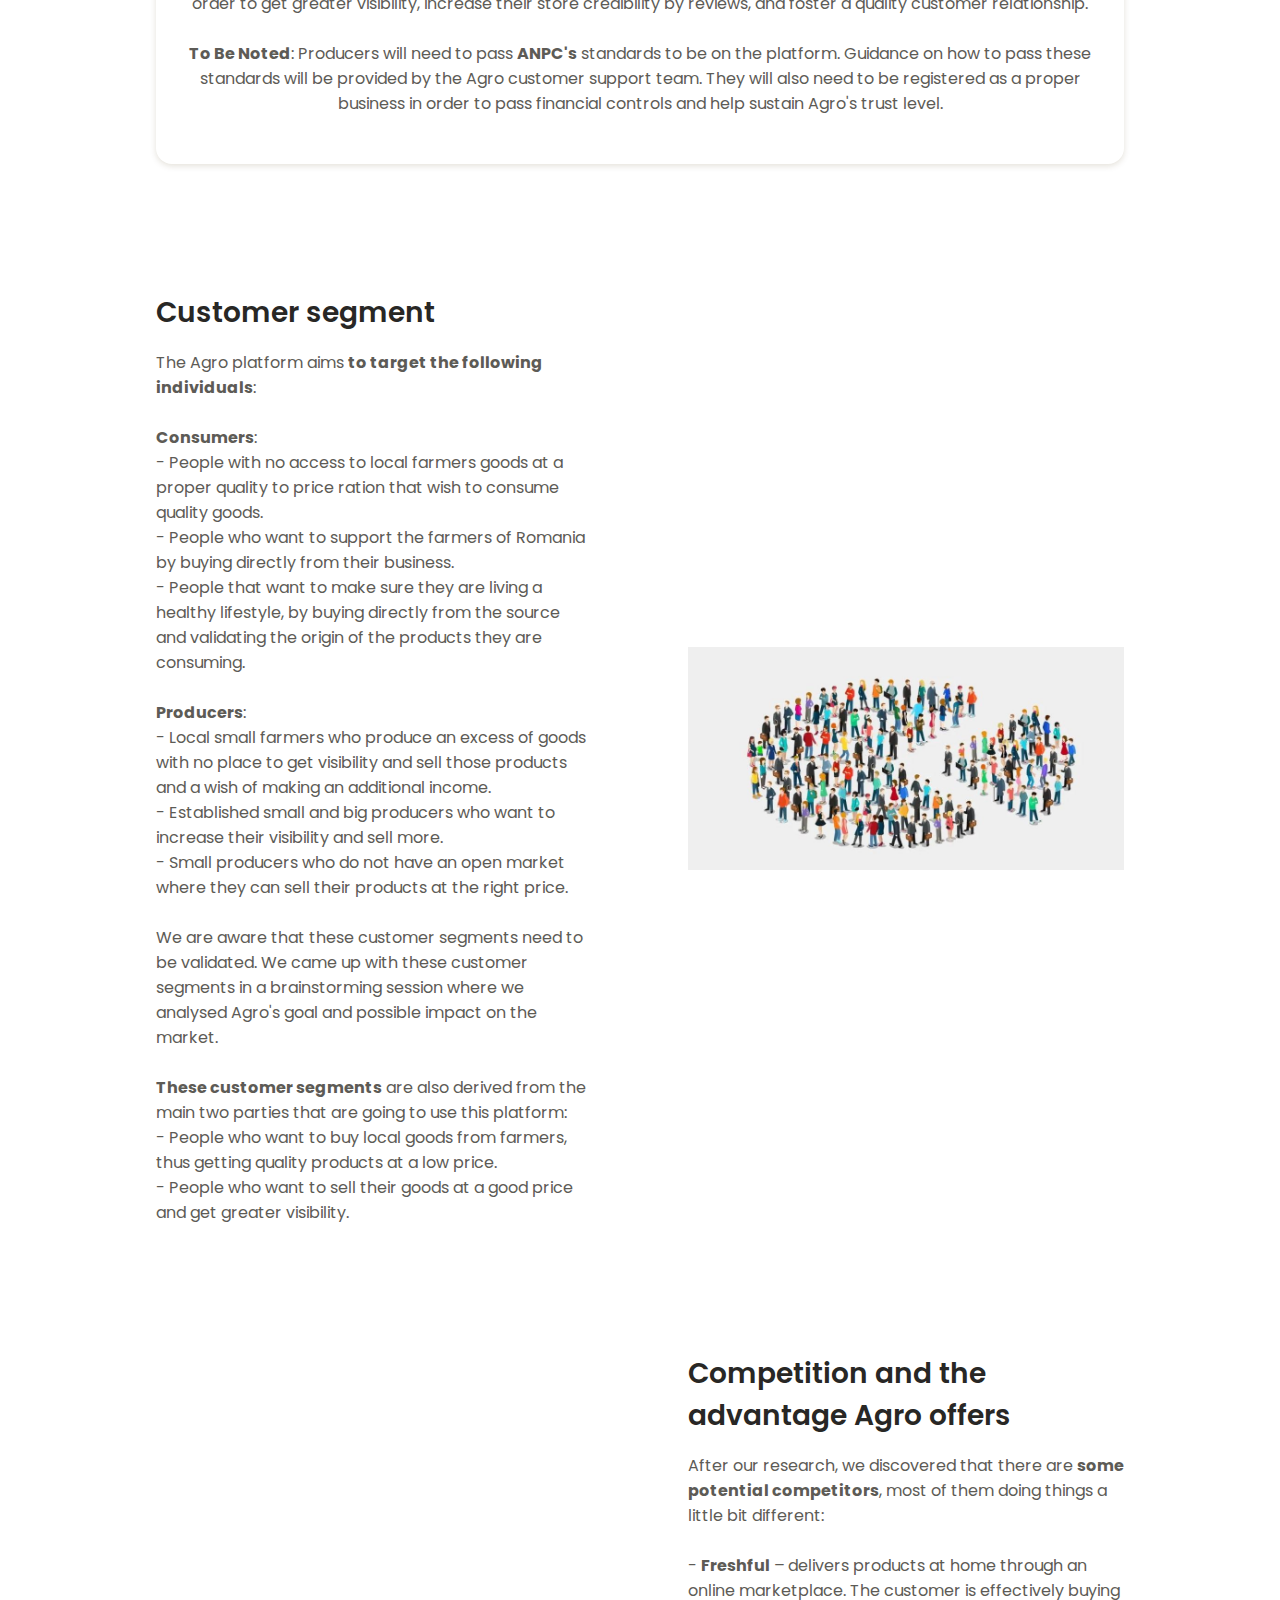
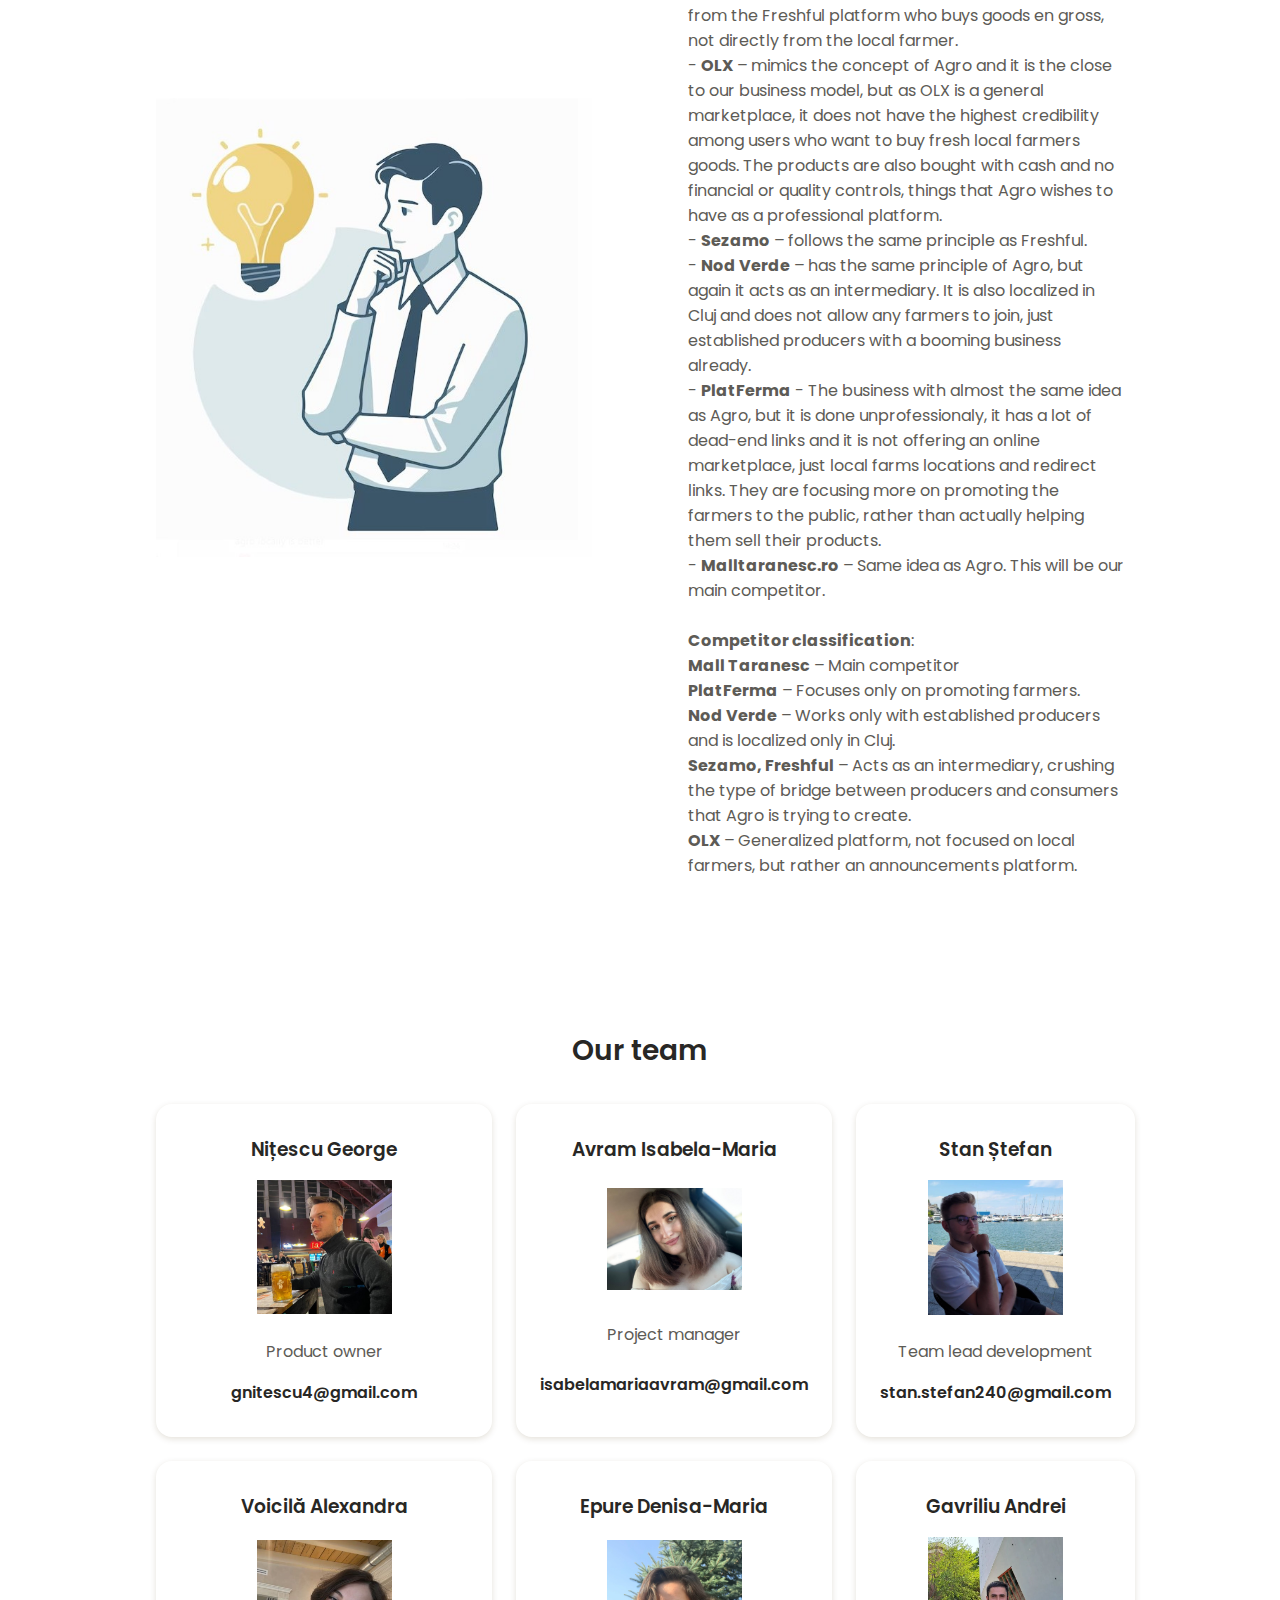
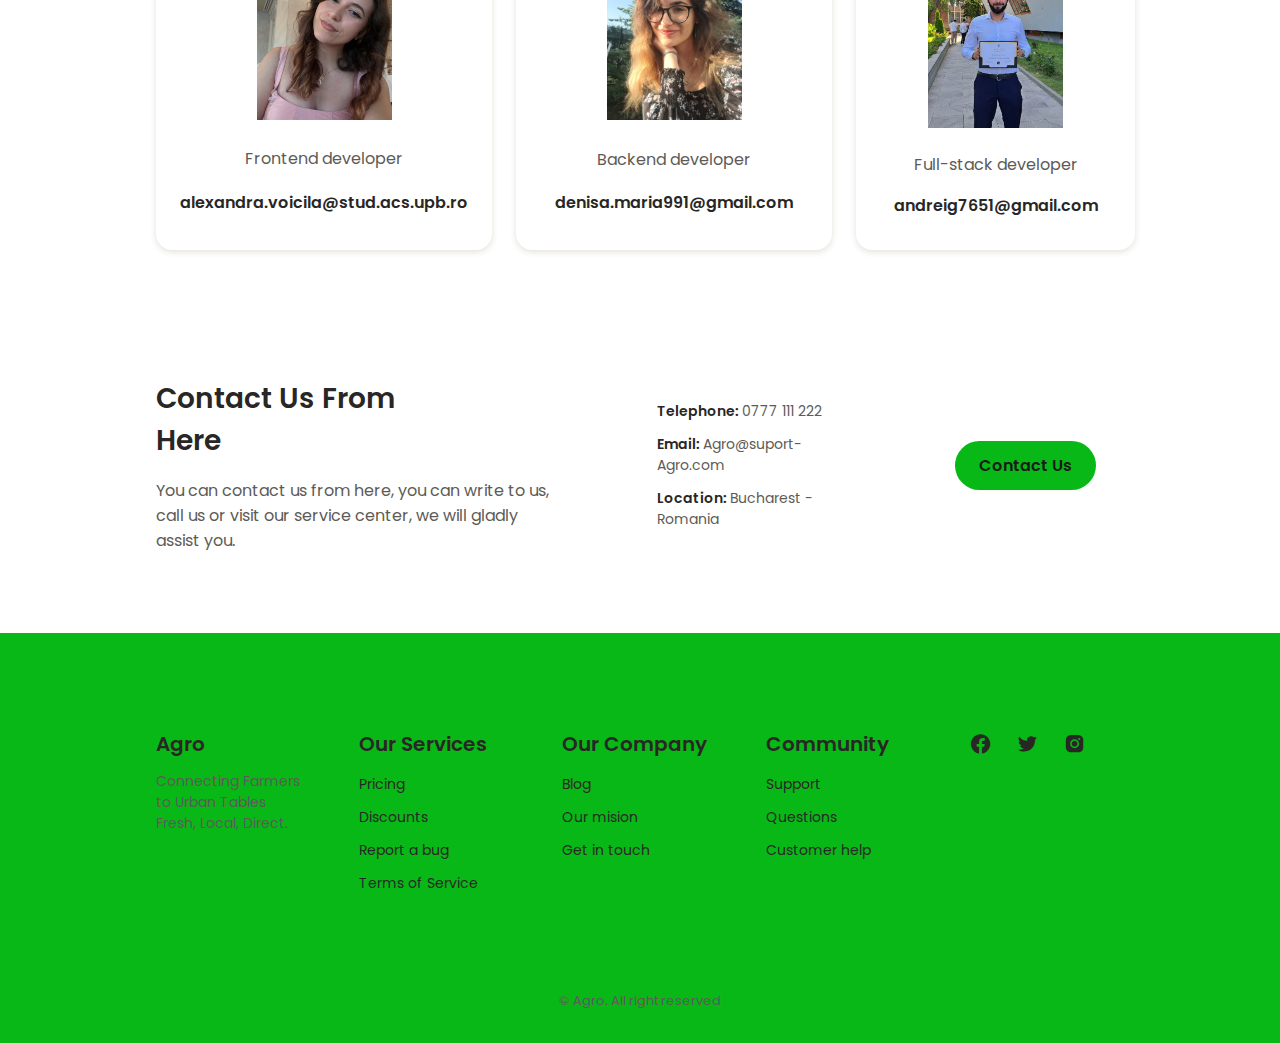
==== commit c749b60f: "M2 - repaired and M3 added" ====
--- a/index.html
+++ b/index.html
@@ -50,6 +50,31 @@
         </nav>
     </header>
 
+    <br /><br />
+
+    <section class="services section container" id="milestones">
+        <h2 class="section__title">Milestones</h2>
+        <div class="services__container grid">
+            <div class="services__data">
+                <h3 class="services__subtitle"><a href="#home" class="nav__link active-link">Milestone 1</a></h3>
+            </div>
+
+            <div class="services__data">
+                <h3 class="services__subtitle">
+                    <a href="./milestone2.html" class="nav__link active-link">Milestone 2</a>
+                </h3>
+            </div>   
+            
+            
+        <div class="services__data">
+            <h3 class="services__subtitle">
+                <a href="./milestone3.html" class="nav__link active-link">Milestone 3</a>
+            </h3>
+        </div> 
+
+        </div>
+    </section>
+
     <main class="main">
         <!--=============== HOME ===============-->
         <section class="home section" id="home">
@@ -60,13 +85,13 @@
                 <div class="home__data">
                     <h1 class="home__title">Agro <br> Locally is better</h1>
                     <p class="home__description"></p>
-                    <p class="home__description">Agro is an innovative startup that supports Romanian farmers in
-                        selling their organic products directly to urban consumers. Through a map-based platform,
-                        farmers—regardless of the size of their business—can list their locations and products, from
-                        vegetables and fruits to meat or grains. Customers can purchase products directly from the
-                        source, bypassing intermediaries, and can opt for delivery services. Agro thus offers a solution
-                        to the issue of farmers selling at low prices to supermarkets, creating a direct connection
-                        between producers and consumers and ensuring access to local, high-quality products.</p>
+                    <p class="home__description">Agro is an innovative startup that supports <b>Romanian farmers</b> in
+                        <b>selling</b> their organic products directly to <b>urban consumers</b>. Through a map-based platform,
+                        farmers, regardless of the size of their business, can <b>list their locations and products</b>, from
+                        vegetables and fruits to meat or grains. Customers can purchase products <b>directly</b> from the
+                        source, bypassing intermediaries, and can opt for <b>delivery services</b>. Agro thus offers a solution
+                        to the issue of farmers selling at <b>low prices to supermarkets</b>, creating a direct connection
+                        between producers and consumers and ensuring access to local, <b>high-quality products</b>.</p>
 
                 </div>
             </div>
@@ -77,10 +102,26 @@
             <div class="security__container grid">
                 <div class="security__data">
                     <h2 class="section__title-center">The problem <br> we solve</h2>
-                    <p class="security__description">Nowadays, people living in crowded cities are seeking more and more
-                        fresh and organically grown food. This kind of food is usually grown and produced by farmers at
-                        the countryside, but they lack a market to sell their products. This problem affects the
-                        products, their organic value being lost.
+                    <p class="security__description">During the brainstorming session necessary to come up with an idea of a 
+                        startup, all of us realised that, especially on the consumer side, there is a great demand of farmers 
+                        products in the ranks of people living in the town without access to them.<br><br>
+                        <b>Firstly</b>, consumers might say that they can get these products at the supermarket or the local farmer 
+                        market, but these products usually come at a really high price and their origin cannot be validated, 
+                        thus providing a psychological barrier to the consumer.<br>
+                        <b>Cases where consumer interest has been validated</b>:<br>
+                        -	<b>Workplace and Friends</b>: People usually have parents who are local farmers / producers and they sell 
+                        their products to colleagues / friends. These products are: fruits, alcoholic beverages, olive oil. <br>
+                        -	<b>People in our circle</b> complaining a lot that food does not have taste anymore, even though originating 
+                        from the farmers market.<br><br>
+                        <b>Secondly</b>, on the farmers side, there were some cases where producer interest was validated:<br>
+                        - <b>Local producers</b> in the countryside having a great orchard, and producing more than they could ever eat, 
+                        but not having a space to sell their harvest in order to maximize profits.<br>
+                        - <b>Producers who do not have an open market</b> and are forced to sell their products to middle men in order 
+                        to make some money.<br>
+                        - <b>Farmers</b> who do not have enough visibility and think they will never be successful.<br><br>
+                        Thus, by taking into account these memos obtained from real cases during our brainstorming we found the 
+                        problem we want to solve.
+                        
                     </p>
                 </div>
 
@@ -94,9 +135,21 @@
             <div class="grid">
                 <div class="services__data">
                     <img src="assets/img/Capture.jpg" alt="" class="svg__img svg__color">
-                    <p class="services__description">The solution we are implementing is an application that offers the
-                        farmers a market to sell their products and for the consumers a place to buy organically grown
-                        and fresh food.</p>
+                    <p class="services__description">As we have seen during the problem statement, <b>the problem is that there is no 
+                        connection between these farmers trying to sell their products and the town people willing to buy the products</b>.
+                        The Agro platform comes up with the solution and it is supposed to offer <b>a bridge between these two parties</b>.<br><br>
+                        By offering a map-based UI, consumers can have access to local producers and their 
+                        location on the map to pass by them and buy goods. The local farmers can also offer delivery options using 
+                        Agro's special delivery trucks that keep the food fresh, but this would be the second stage as additional 
+                        funding is required for this step.<br><br>
+                        <b>For the providers</b>, Agro will offer <b>a platform where they can list announcements</b> regarding their products in 
+                        order to get greater visibility, increase their store credibility by reviews, and foster a quality customer 
+                        relationship.<br><br>
+                        
+                        <b>To Be Noted</b>: Producers will need to pass <b>ANPC's</b> standards to be on the platform. Guidance on how to pass these 
+                        standards will be provided by the Agro customer support team. They will also need to be registered as a proper 
+                        business in order to pass financial controls and help sustain Agro's trust level.
+                        </p>
                     <div>
                         <!-- <a href="#" class="button button-link">Learn More</a> -->
                     </div>
@@ -110,15 +163,26 @@
             <div class="security__container grid">
                 <div class="security__data">
                     <h2 class="section__title-center">Customer segment</h2>
-                    <p class="security__description">Agro aims to target farmers in particular. Whatever the size of
-                        their business, Agro is an innovative startup that
-                        will make it easier for them to sell directly to their customers. The app doesn't aim to cater
-                        exclusively to one age, gender
-                        or religion, but will be centered mainly on people in rural areas, where production is higher
-                        than in urban areas.
-                        In terms of customers, the app will focus on urban users, those who don't have access to natural
-                        products
-                        and buy mainly from supermarkets, but want quality products
+                    <p class="security__description">The Agro platform aims <b>to target the following individuals</b>:<br><br>
+                        <b>Consumers</b>:<br>
+                        -	People with no access to local farmers goods at a proper quality to price ration that wish 
+                        to consume quality goods.<br>
+                        -	People who want to support the farmers of Romania by buying directly from their business.<br>
+                        -	People that want to make sure they are living a healthy lifestyle, by buying directly from 
+                        the source and validating the origin of the products they are consuming.<br><br>
+                        <b>Producers</b>:<br>
+                        -	Local small farmers who produce an excess of goods with no place to get visibility and sell 
+                        those products and a wish of making an additional income.<br>
+                        -	Established small and big producers who want to increase their visibility and sell more.<br>
+                        -	Small producers who do not have an open market where they can sell their products at the right 
+                        price.<br><br>
+                        We are aware that these customer segments need to be validated.
+                        We came up with these customer segments in a brainstorming session where we analysed Agro's goal 
+                        and possible impact on the market.<br><br>
+                        <b>These customer segments</b> are also derived from the main two parties that are going to use this platform:<br>
+                        -	People who want to buy local goods from farmers, thus getting quality products at a low price.<br>
+                        -	People who want to sell their goods at a good price and get greater visibility.
+                        
                     </p>
                 </div>
 
@@ -130,12 +194,29 @@
             <div class="app__container grid">
                 <div class="app__data">
                     <h2 class="section__title-center">Competition and the advantage Agro offers</h2>
-                    <p class="app__description">In terms of competition, the main competitor is the Freshful platform.
-                        Its role is to deliver warehouse products directly
-                        to the customer's home, thus bringing them their shopping list. However, these products don't
-                        necessarily come from small retailers
-                        local retailers and do not guarantee that they are the freshest products stocked in the
-                        warehouse.</p>
+                    <p class="app__description">After our research, we discovered that there are <b>some potential competitors</b>, 
+                        most of them doing things a little bit different:<br><br>
+                        -	<b>Freshful</b> – delivers products at home through an online marketplace. The customer is effectively buying 
+                        from the Freshful platform who buys goods en gross, not directly from the local farmer.<br>
+                        -	<b>OLX</b> – mimics the concept of Agro and it is the close to our business model, but as OLX is a general 
+                        marketplace, it does not have the highest credibility among users who want to buy fresh local farmers goods. 
+                        The products are also bought with cash and no financial or quality controls, things that Agro wishes to have 
+                        as a professional platform.<br>
+                        -	<b>Sezamo</b> – follows the same principle as Freshful.<br>
+                        -	<b>Nod Verde</b> – has the same principle of Agro, but again it acts as an intermediary. It is also localized in 
+                        Cluj and does not allow any farmers to join, just established producers with a booming business already.<br>
+                        -	<b>PlatFerma</b> - The business with almost the same idea as Agro, but it is done unprofessionaly, it has a lot 
+                        of dead-end links and it is not offering an online marketplace, just local farms locations and redirect links. 
+                        They are focusing more on promoting the farmers to the public, rather than actually helping them sell their products.<br>
+                        -	<b>Malltaranesc.ro</b> – Same idea as Agro. This will be our main competitor.<br><br>
+                        <b>Competitor classification</b>:<br>
+                        <b>Mall Taranesc</b> – Main competitor<br>
+                        <b>PlatFerma</b> – Focuses only on promoting farmers.<br>
+                        <b>Nod Verde</b> – Works only with established producers and is localized only in Cluj.<br>
+                        <b>Sezamo, Freshful</b> – Acts as an intermediary, crushing the type of bridge between producers and consumers that Agro 
+                        is trying to create.<br>
+                        <b>OLX</b> – Generalized platform, not focused on local farmers, but rather an announcements platform.
+                        </p>
                 </div>
 
                 <img src="assets/img/problem.JPG" alt="" class="svg__img svg__color app__img">
@@ -205,21 +286,7 @@
         </section>
 
 
-        <section class="services section container" id="milestones">
-            <h2 class="section__title">Milestones</h2>
-            <div class="services__container grid">
-                <div class="services__data">
-                    <h3 class="services__subtitle"><a href="#home" class="nav__link active-link">Milestone 1</a></h3>
-                </div>
-
-                <div class="services__data">
-                    <h3 class="services__subtitle">
-                        <a href="./milestone2.html" class="nav__link active-link">Milestone 2</a>
-                    </h3>
-                </div>                
-
-            </div>
-        </section>
+        
 
 
 
--- a/assets/css/styles.css
+++ b/assets/css/styles.css
@@ -17,6 +17,9 @@
   --container-color: #FFF;
   --scroll-bar-color: hsl(var(--hue), 4%, 85%);
   --scroll-thumb-color: hsl(var(--hue), 4%, 75%);
+
+  --container-cDiscovery-color: rgb(191, 235, 191);
+  --container-pDiscovery-color: rgb(188, 193, 235);
   /*========== Font and typography ==========*/
   --body-font: 'Poppins', sans-serif;
   --biggest-font-size: 2rem;
@@ -99,6 +102,9 @@
   --container-color: hsl(var(--hue), 8%, 16%);
   --scroll-bar-color: hsl(var(--hue), 4%, 32%);
   --scroll-thumb-color: hsl(var(--hue), 4%, 24%);
+
+  --container-cDiscovery-color: #0e8a0a;
+  --container-pDiscovery-color: rgb(23, 23, 161);
 }
 
 /*========== Button Dark/Light ==========*/
@@ -113,6 +119,13 @@
 
 .dark-theme .footer {
   background-color: var(--container-color);
+}
+
+.dark-theme .container-cDiscovery {
+  background-color: var(--container-cDiscovery-color);
+}
+.dark-theme .container-pDiscovery {
+  background-color: var(--container-pDiscovery-color);
 }
 
 /*=============== REUSABLE CSS CLASSES ===============*/
@@ -598,3 +611,72 @@
     right: 2rem;
   }
 }
+
+.carousel-container {
+  width: 100%;
+  max-width: 800px;
+  margin: auto;
+  position: relative;
+  overflow: hidden;
+}
+
+.carousel__track-container {
+  overflow: hidden;
+  position: relative;
+}
+
+.carousel__track {
+  display: flex;
+  transition: transform 0.5s ease;
+}
+
+.carousel__slide {
+  min-width: 100%;
+  transition: transform 0.5s ease;
+}
+
+.carousel__image {
+  width: 100%;
+  display: block;
+}
+
+.carousel__button {
+  position: absolute;
+  top: 50%;
+  background: rgba(0, 0, 0, 0.5);
+  color: white;
+  border: none;
+  font-size: 2rem;
+  cursor: pointer;
+  transform: translateY(-50%);
+  padding: 0 1rem;
+  z-index: 2;
+}
+
+.carousel__button--left {
+  left: 0;
+}
+
+.carousel__button--right {
+  right: 0;
+}
+
+.container-cDiscovery {
+  background-color: var(--container-cDiscovery-color);
+}
+.container-pDiscovery {
+  background-color: var(--container-pDiscovery-color);
+}
+
+.button_leaf {
+  background-color: #28a745; /* Green background */
+  color: white; /* White text */
+  padding: 12px 24px; /* Padding around text */
+  font-size: 16px; /* Font size */
+  text-decoration: none; /* Remove underline */
+  border-radius: 50px 25px 50px 25px; /* Asymmetrical radius for leaf shape */
+  transform: rotate(-5deg); /* Slight rotation for a leaf tilt */
+  box-shadow: 0px 4px 8px rgba(0, 0, 0, 0.2); /* Subtle shadow */
+  transition: background-color 0.3s, transform 0.3s; /* Smooth hover transition */
+  display: inline-block;
+}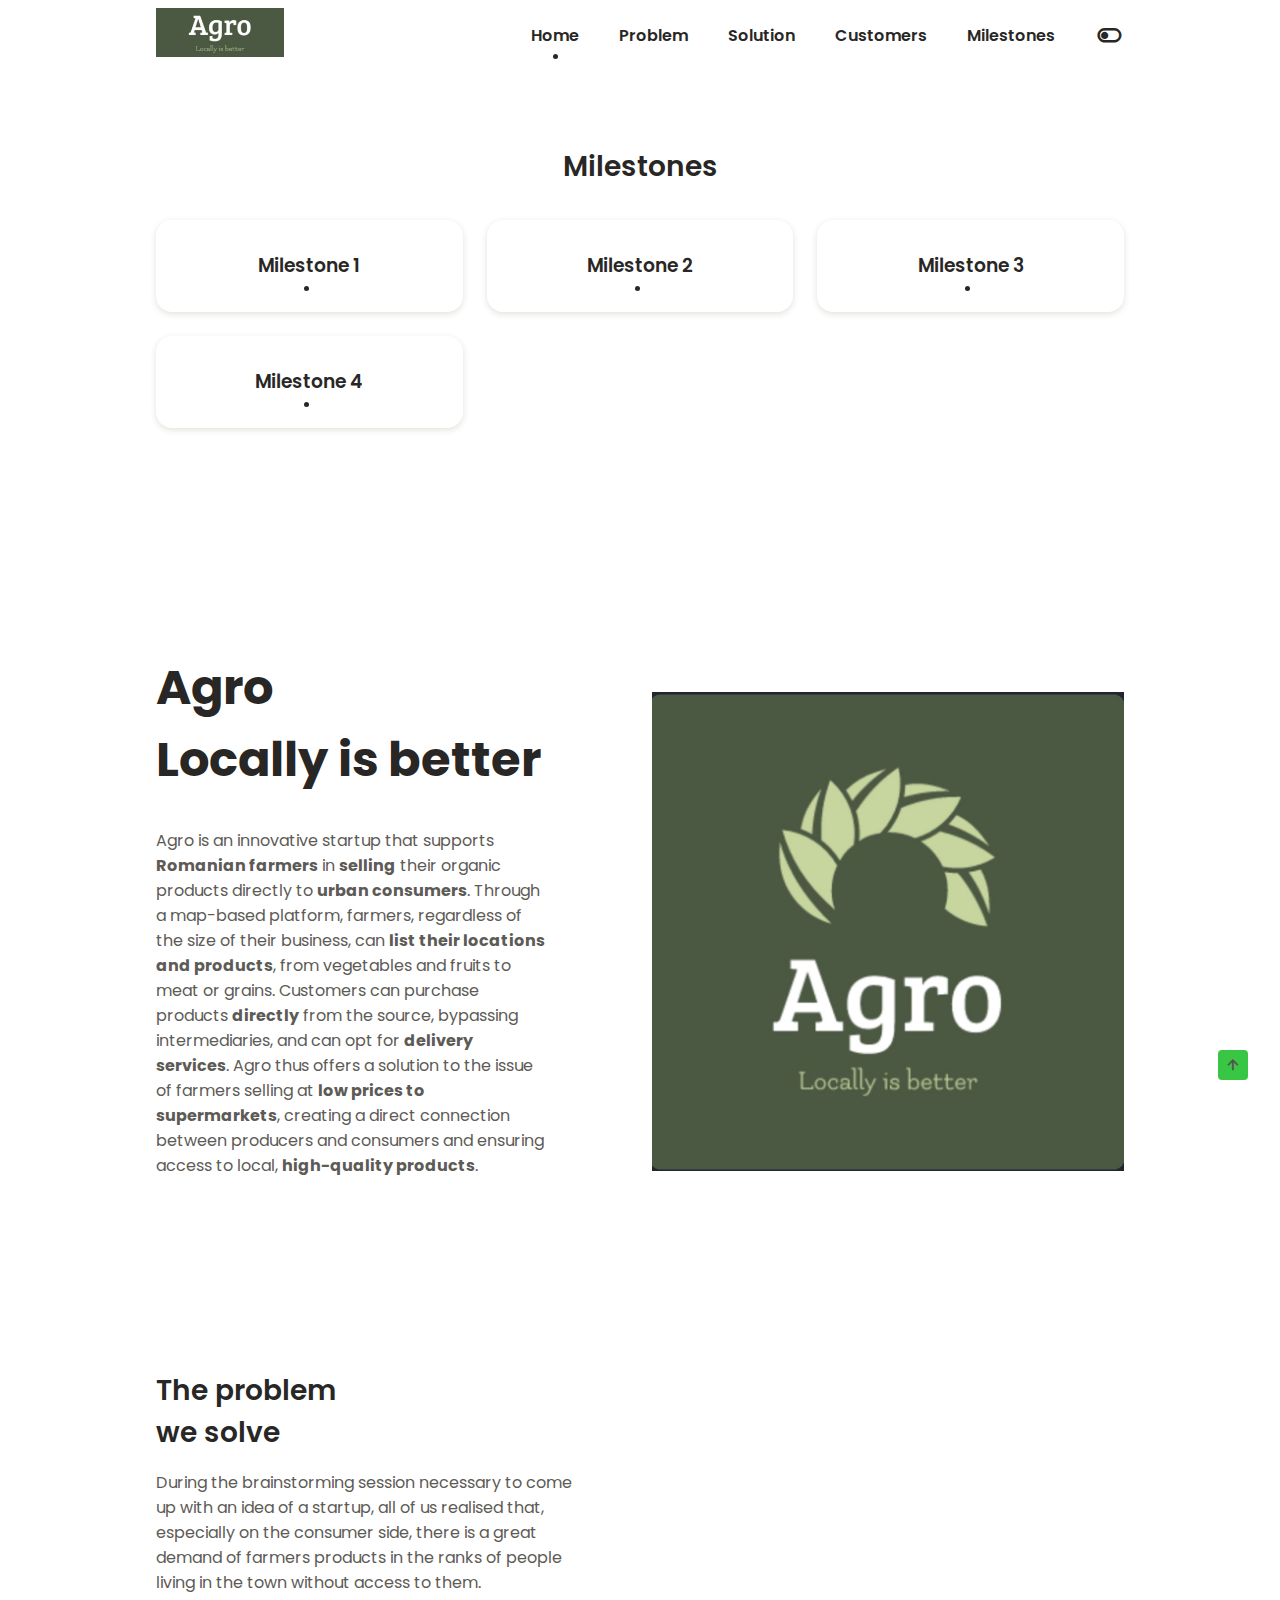
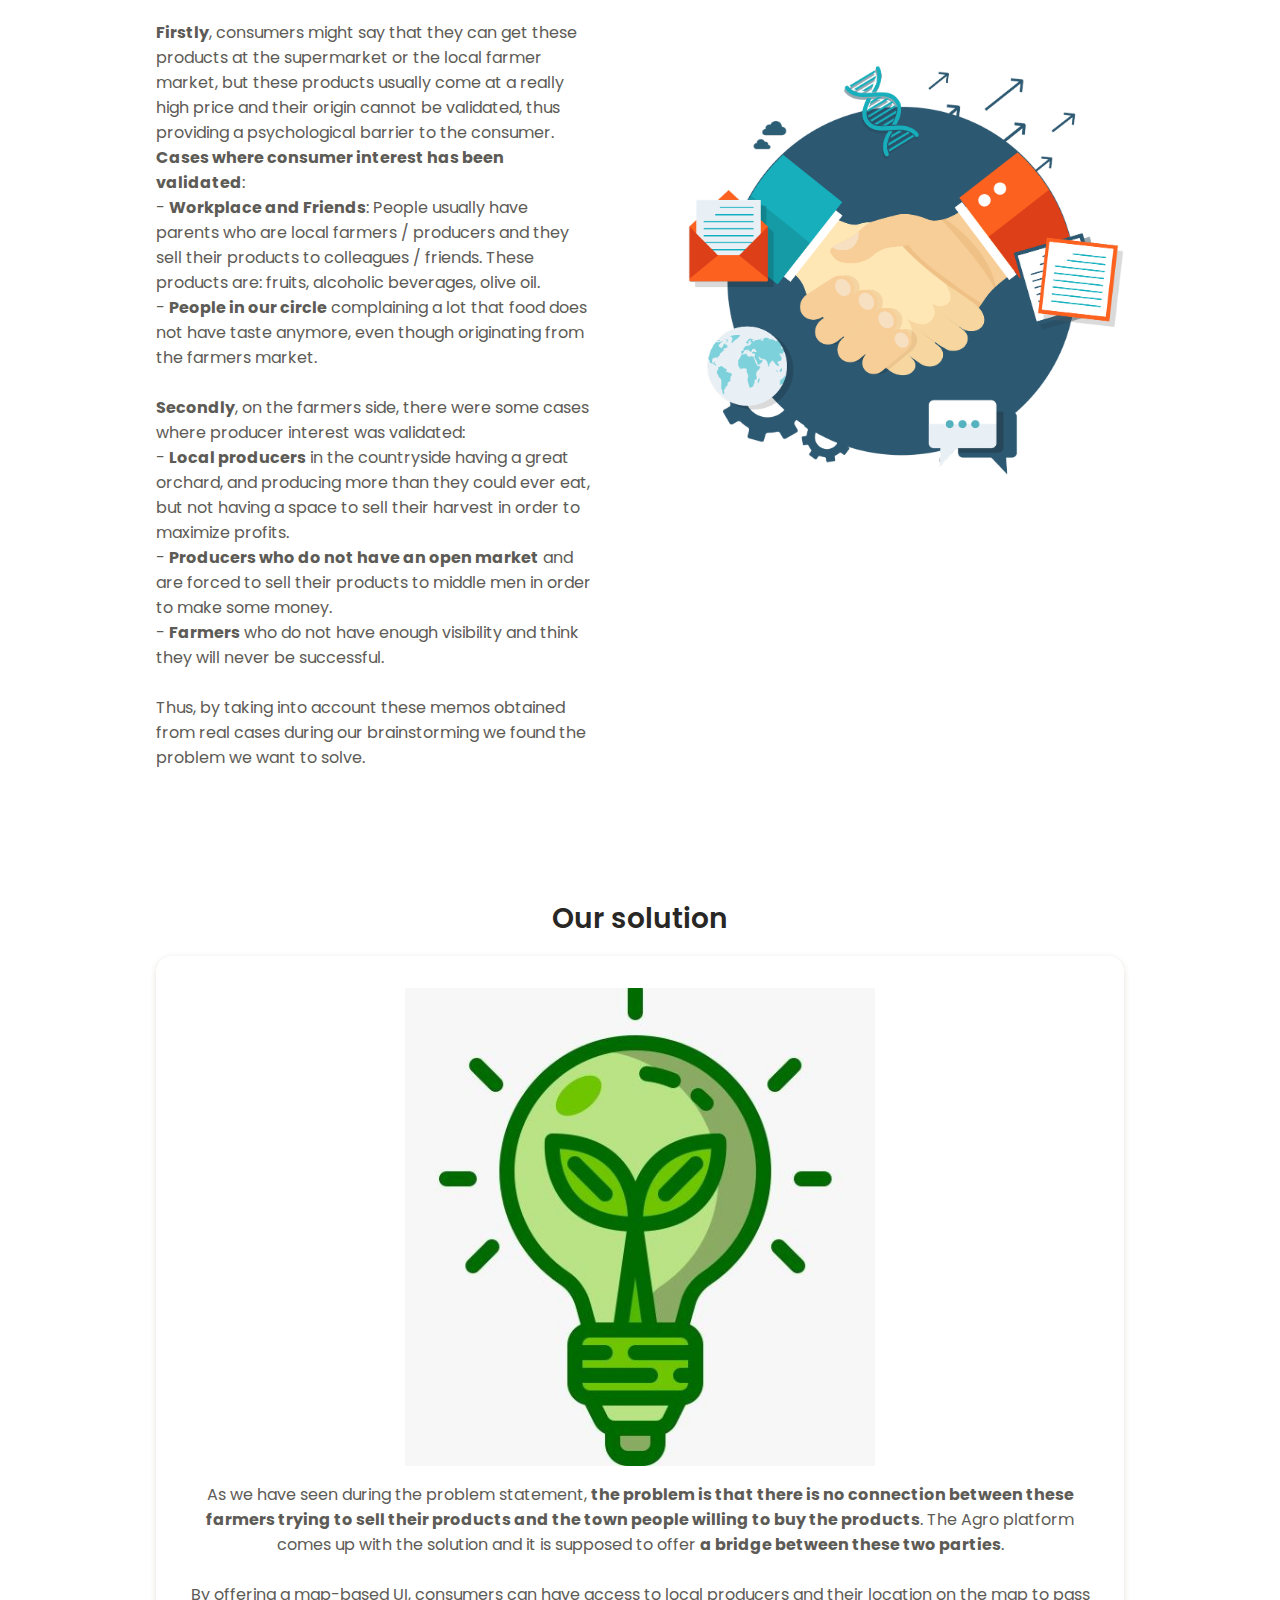
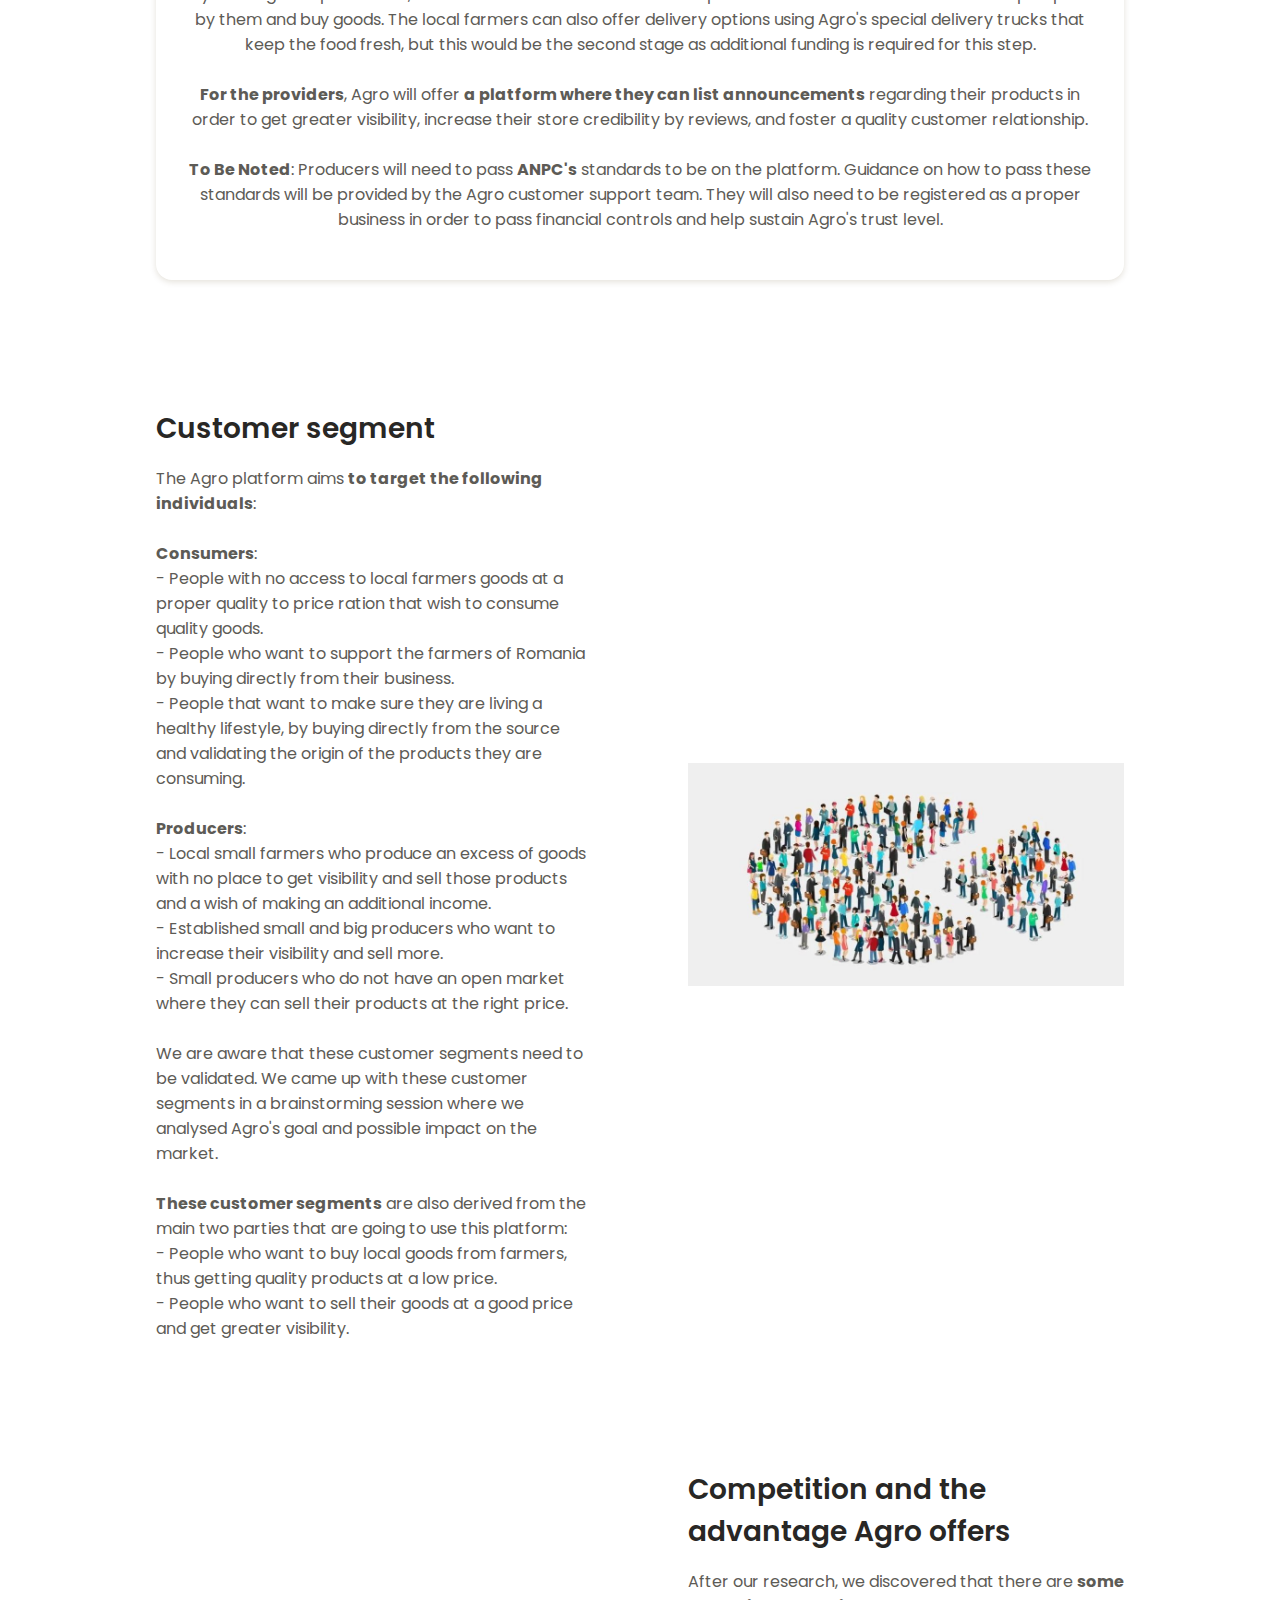
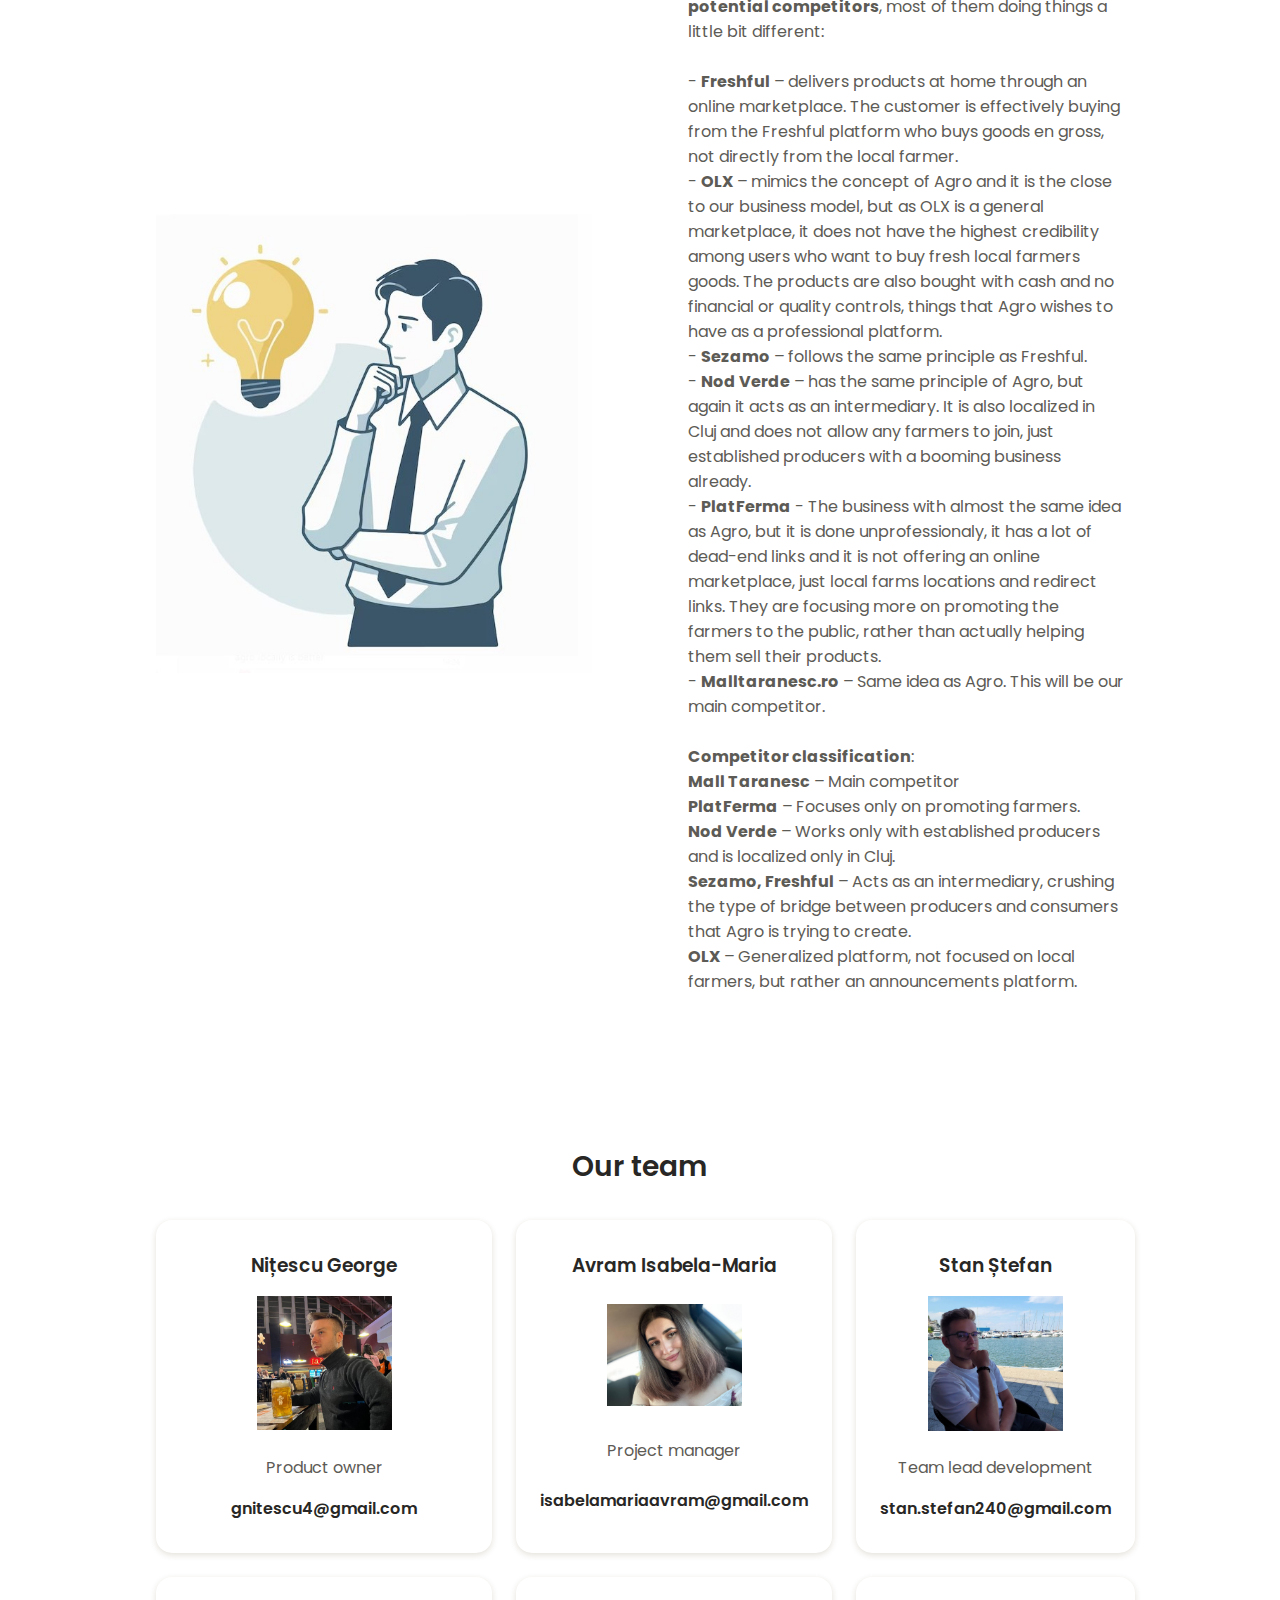
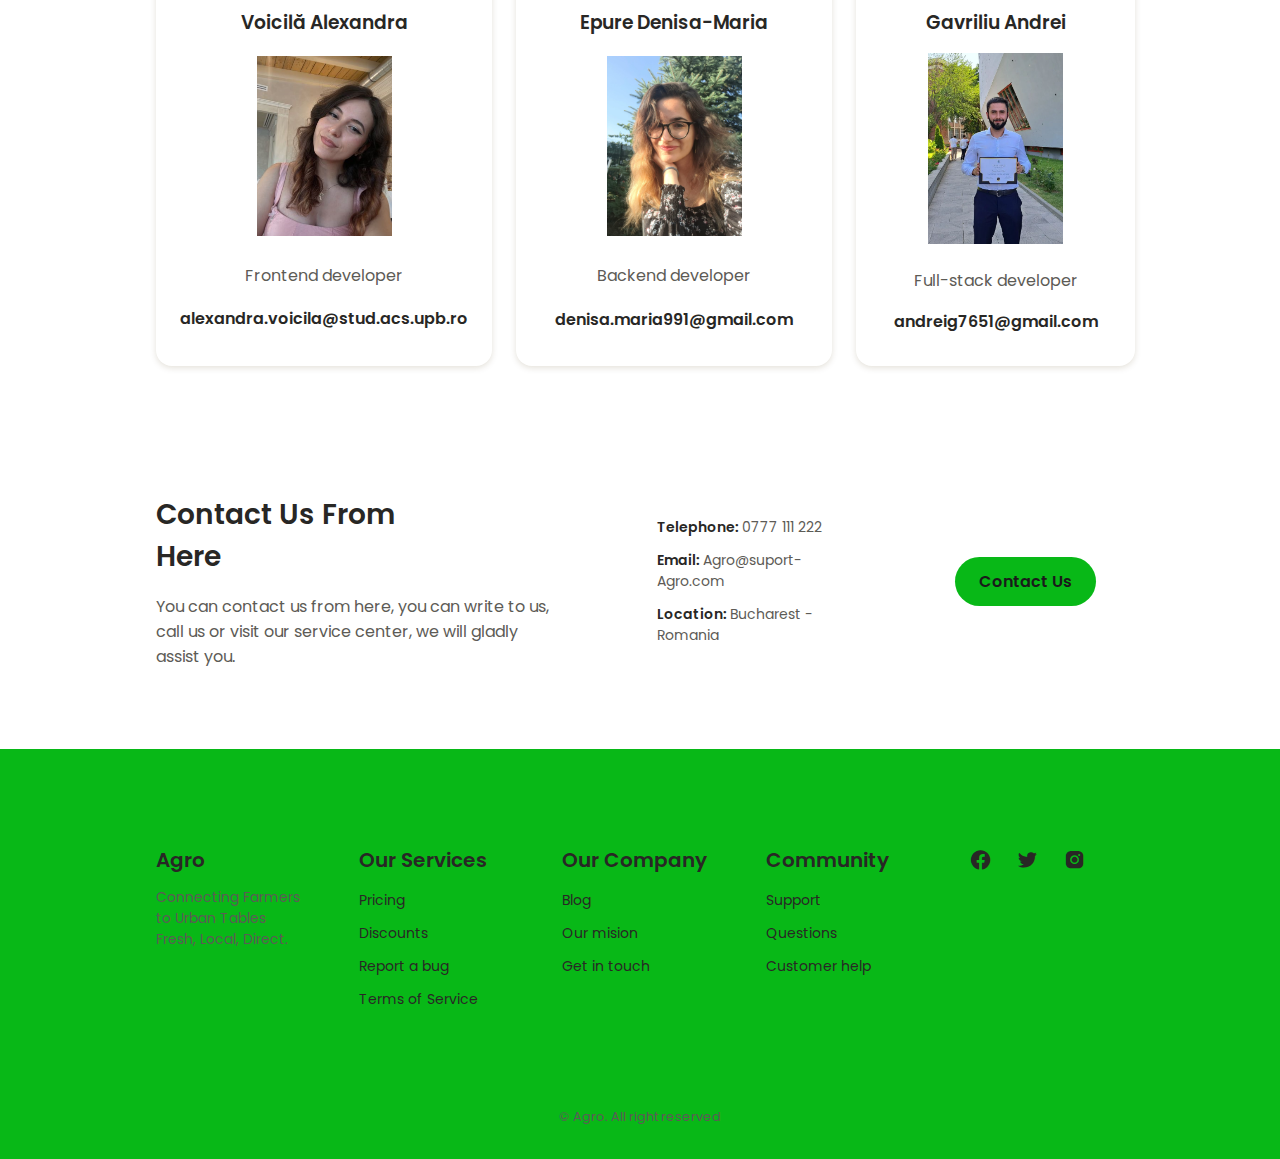
==== commit fd6309fb: "milestone 4" ====
--- a/index.html
+++ b/index.html
@@ -71,6 +71,12 @@
                 <a href="./milestone3.html" class="nav__link active-link">Milestone 3</a>
             </h3>
         </div> 
+
+        <div class="services__data">
+            <h3 class="services__subtitle">
+                <a href="./milestone4.html" class="nav__link active-link">Milestone 4</a>
+            </h3>
+        </div>
 
         </div>
     </section>
--- a/assets/css/styles.css
+++ b/assets/css/styles.css
@@ -679,4 +679,9 @@
   box-shadow: 0px 4px 8px rgba(0, 0, 0, 0.2); /* Subtle shadow */
   transition: background-color 0.3s, transform 0.3s; /* Smooth hover transition */
   display: inline-block;
+}
+
+.lista-bullet {
+  list-style-type: disc;
+  margin-left: 20px;
 }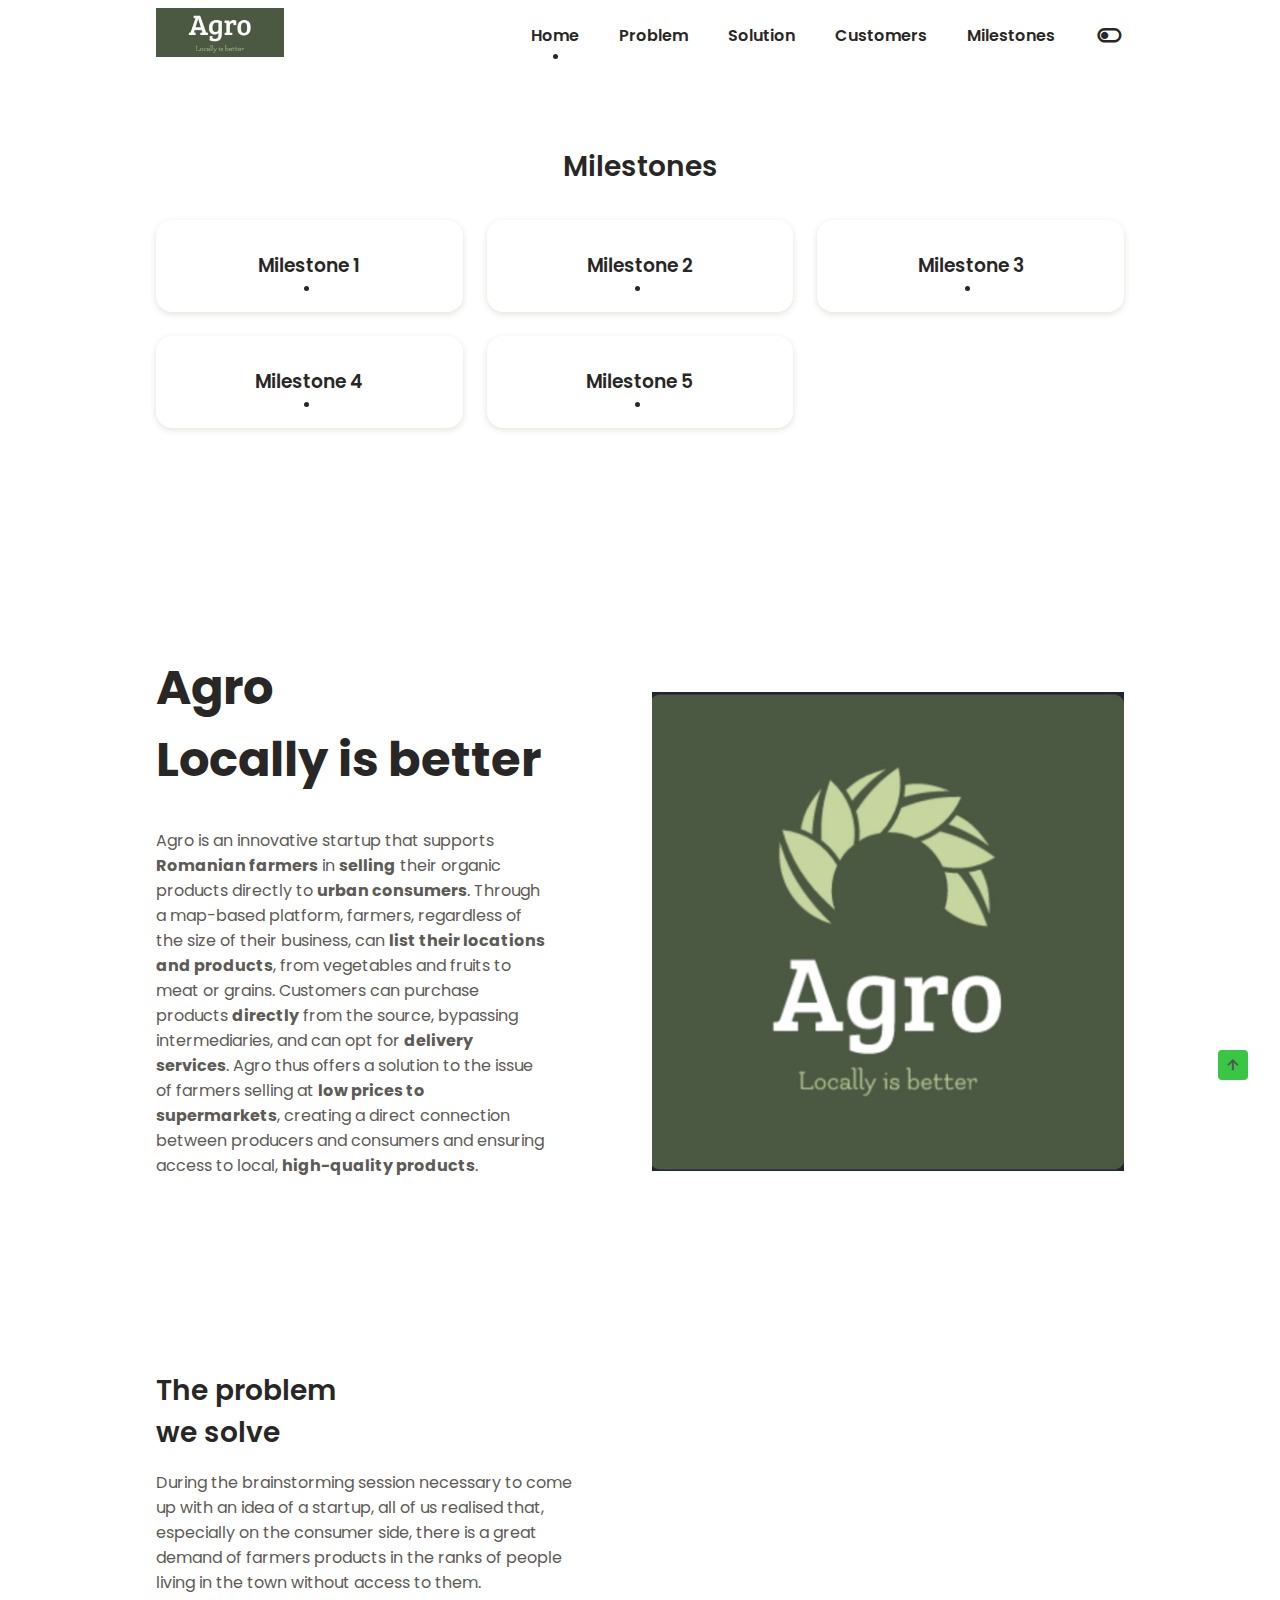
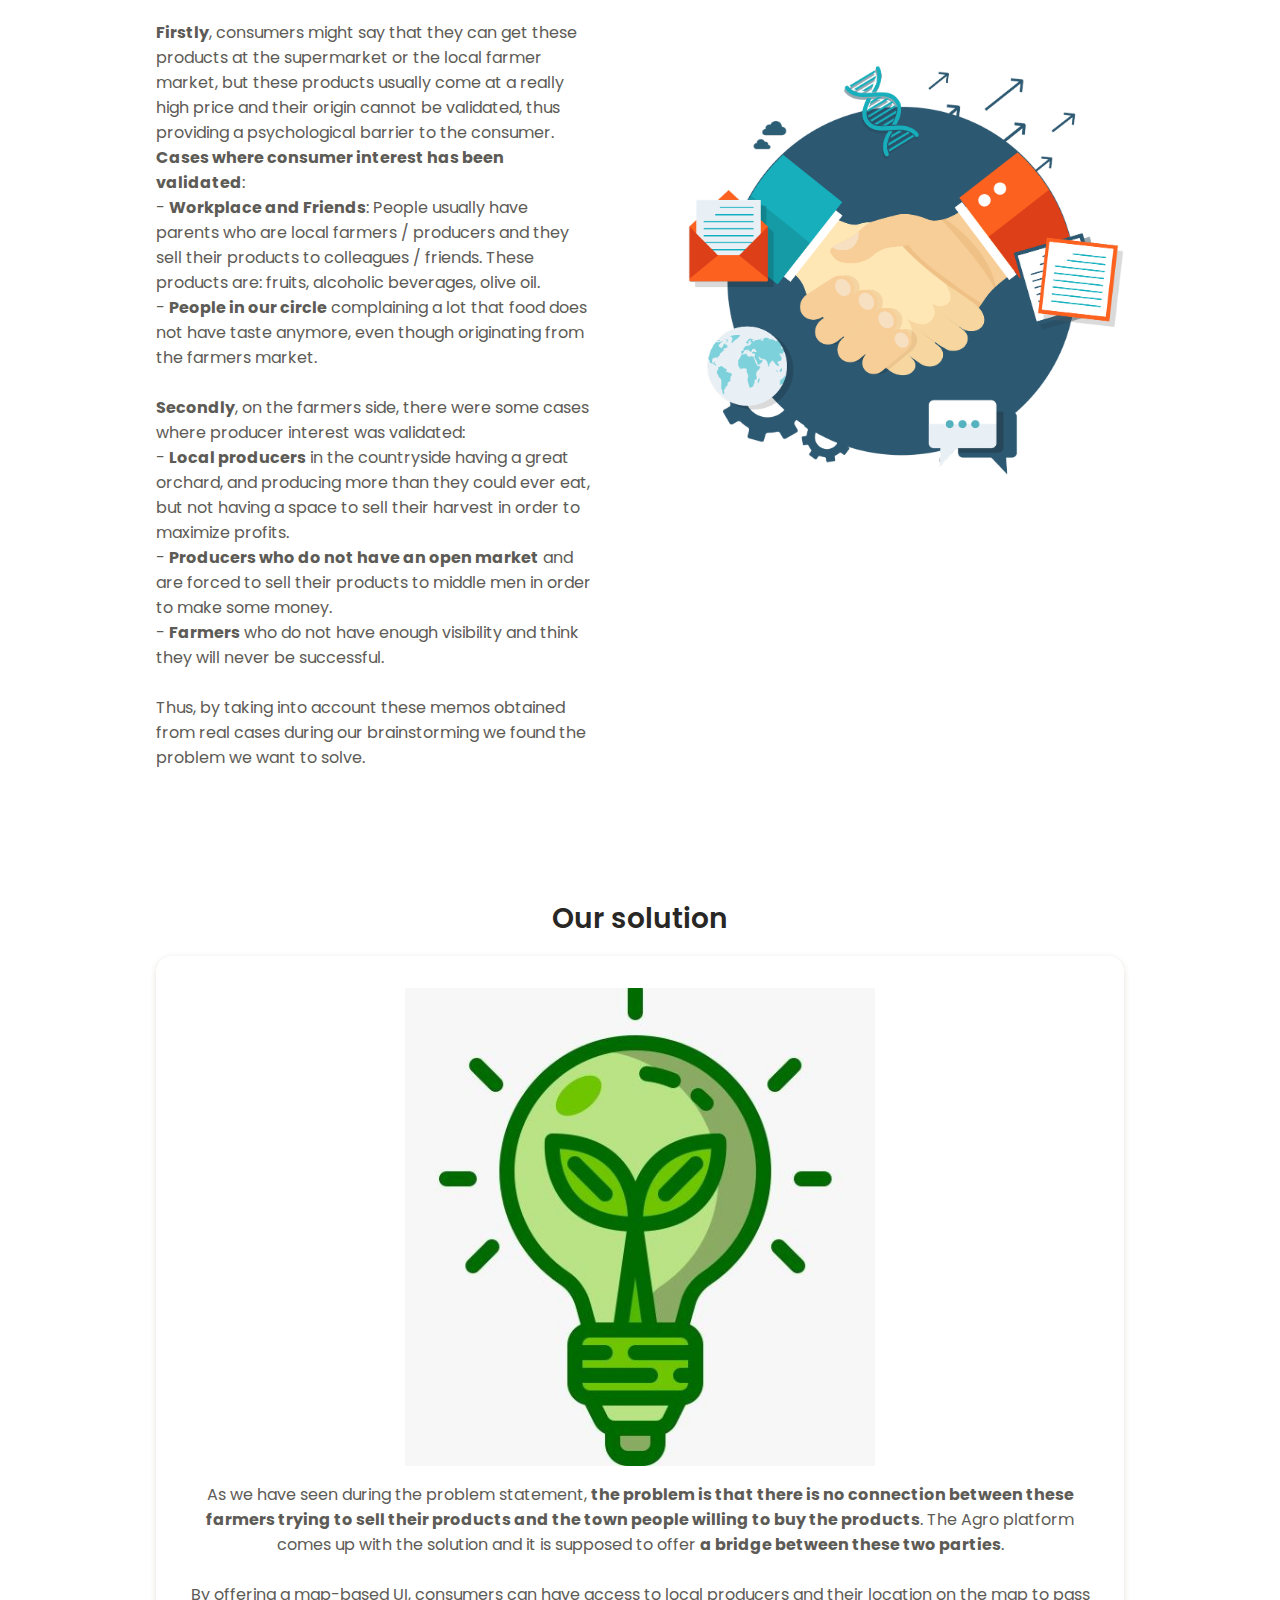
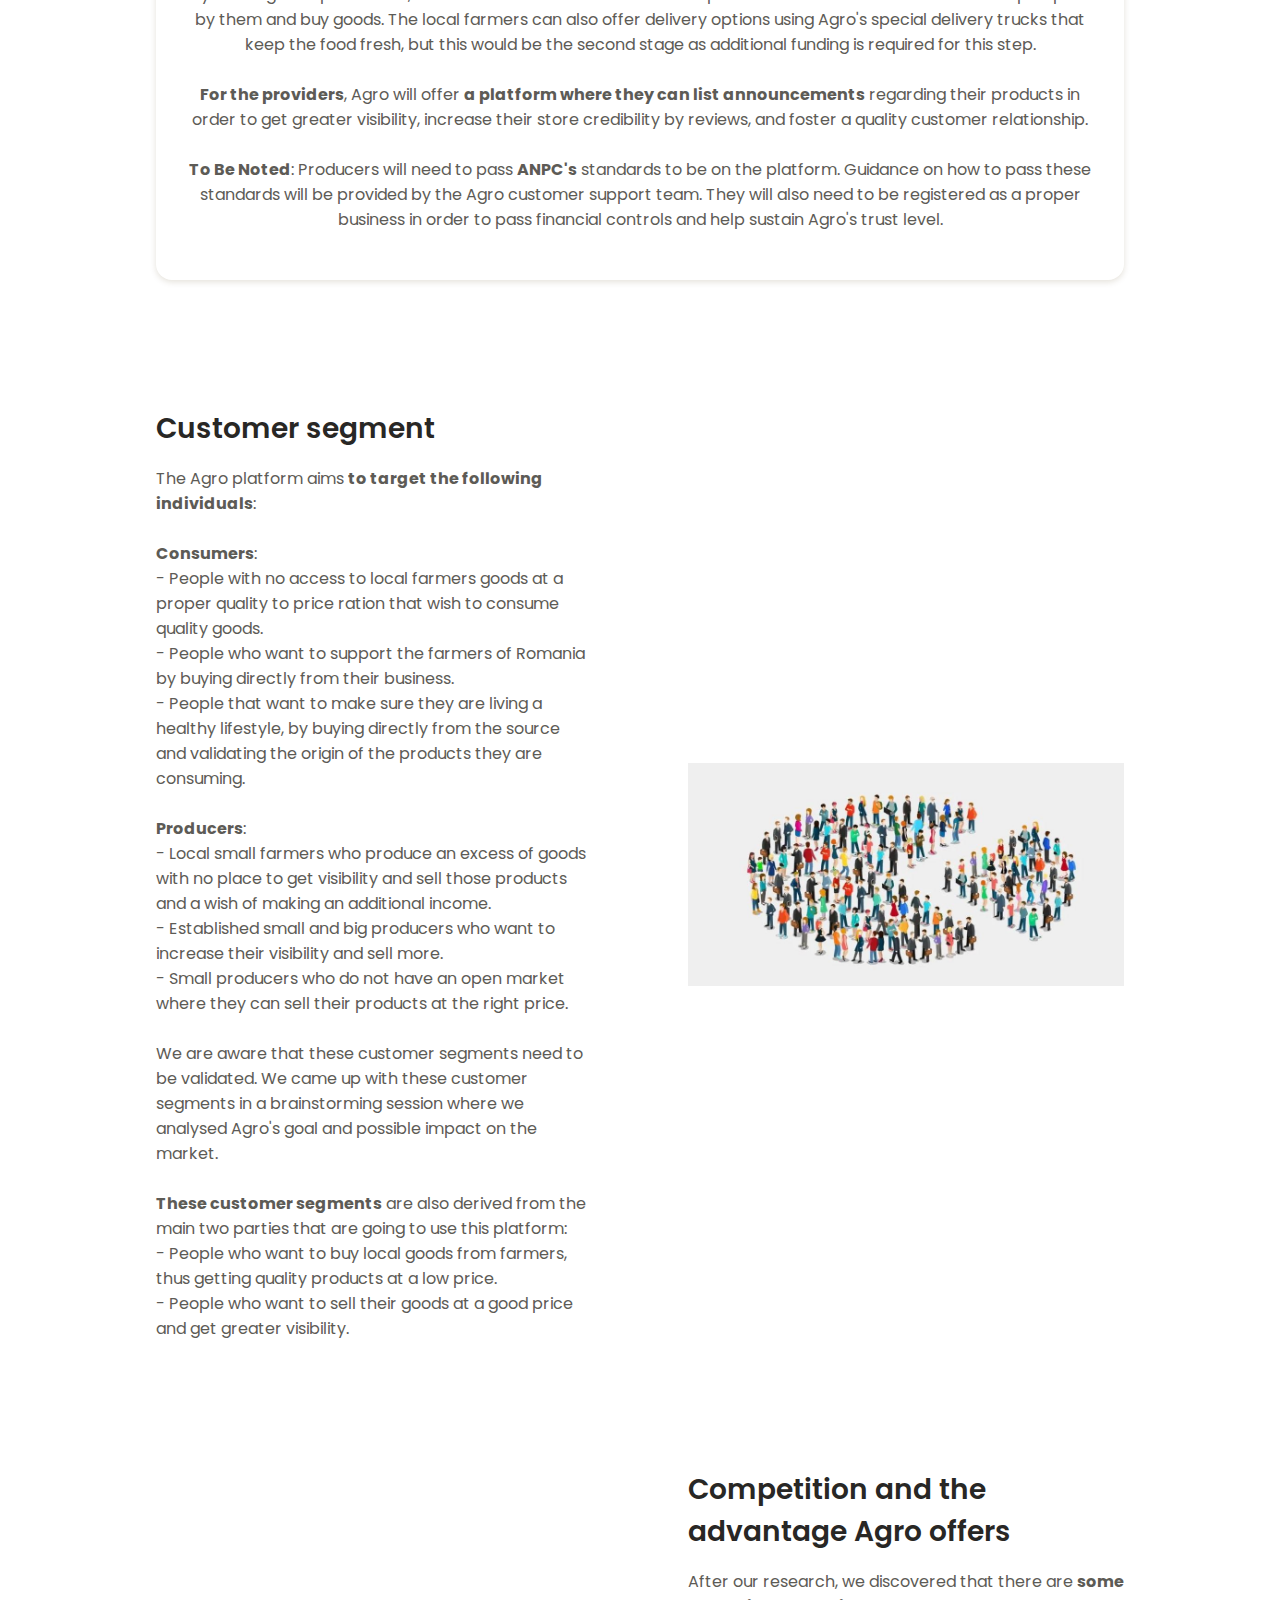
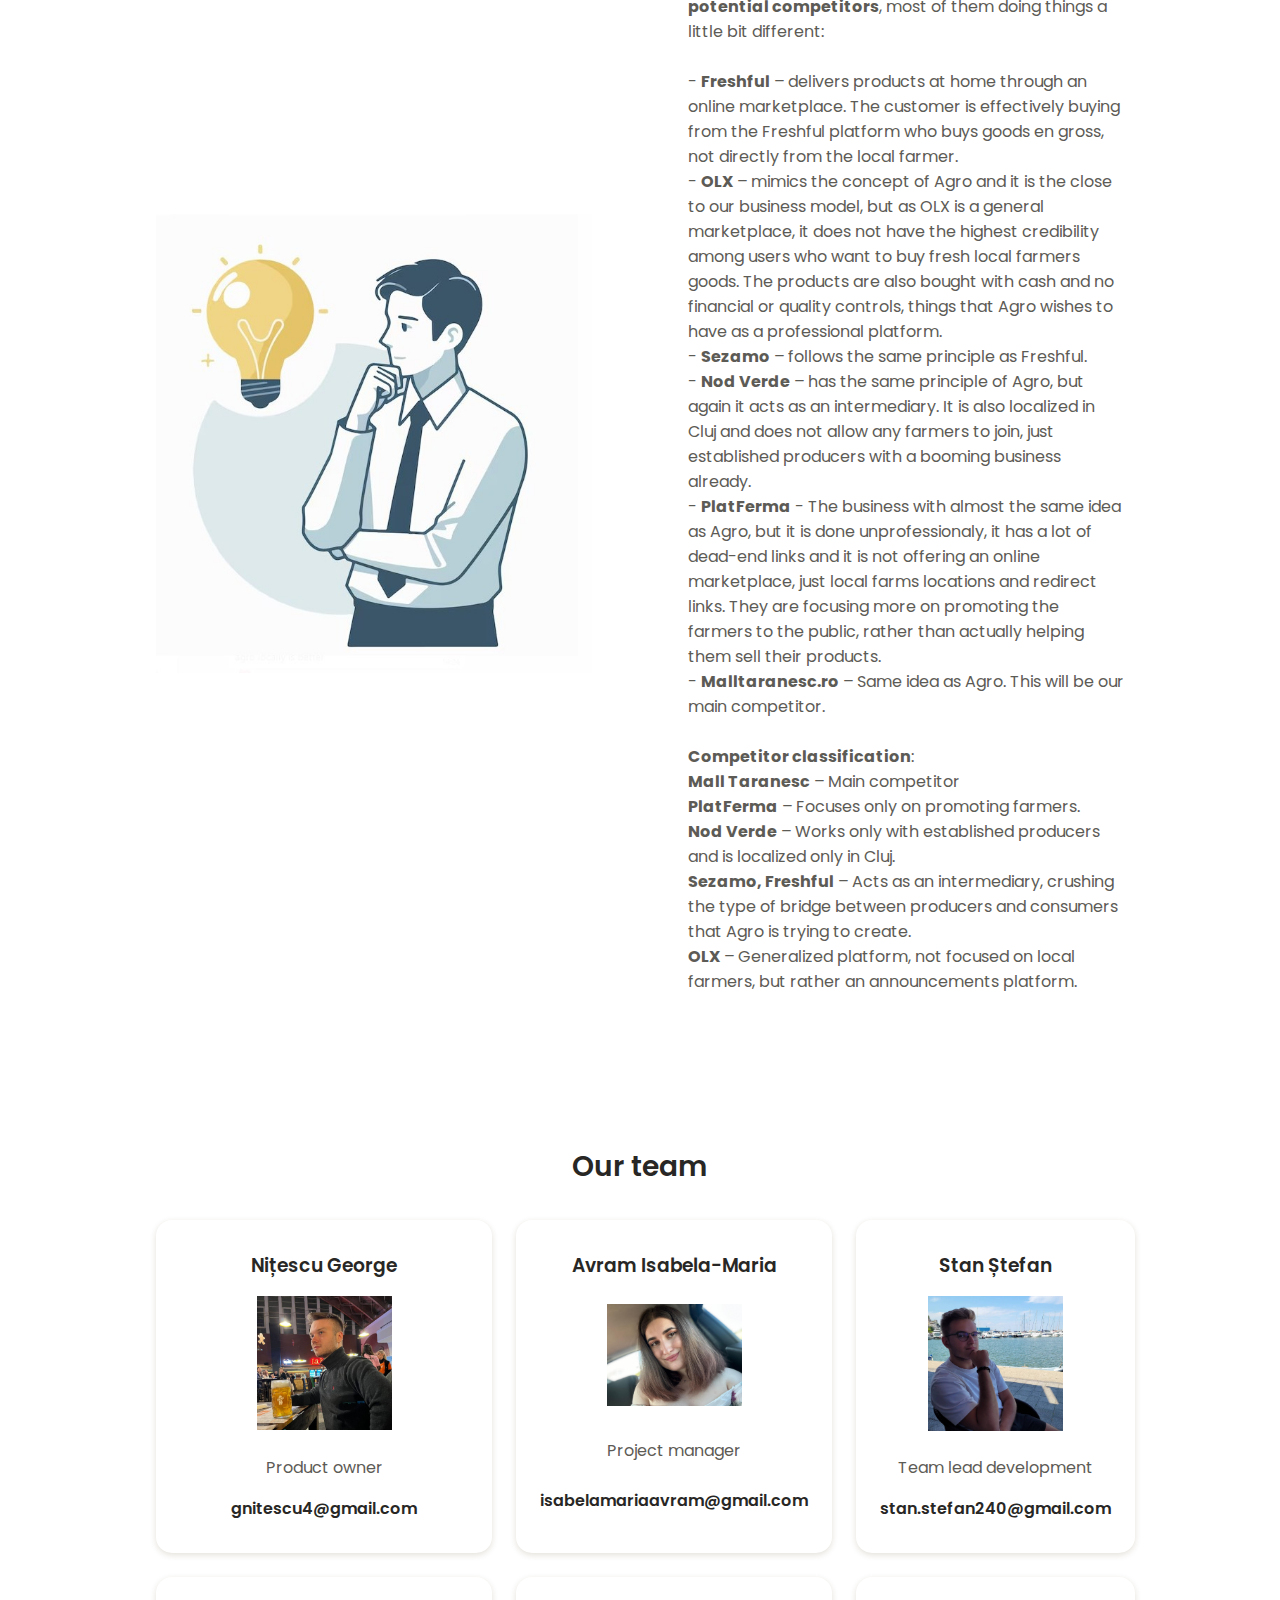
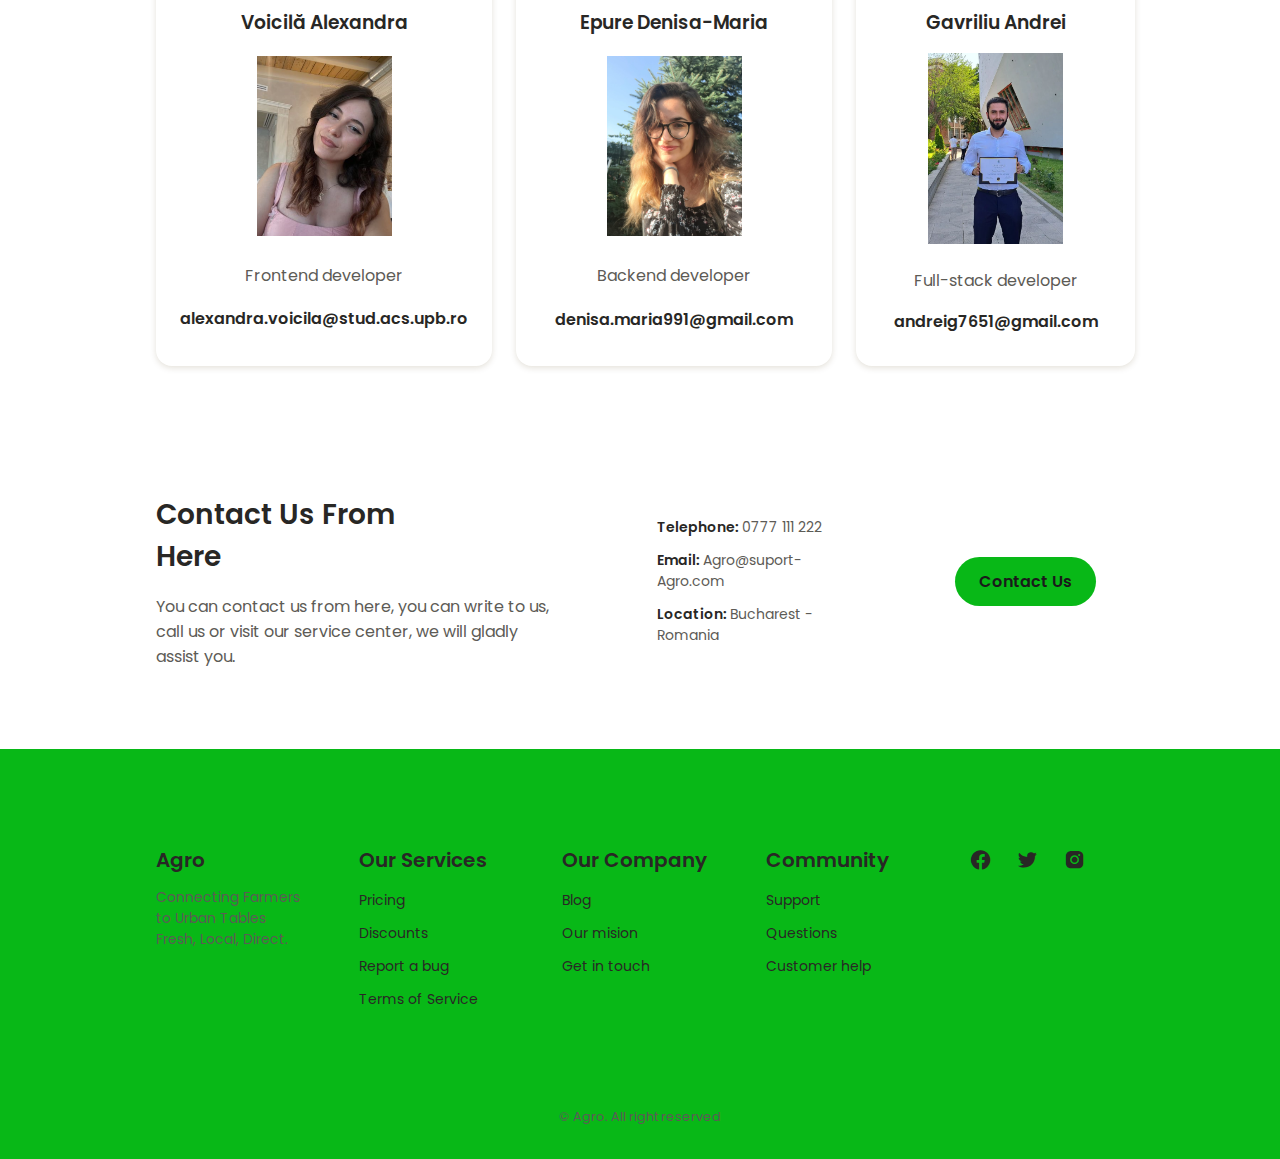
==== commit 285c1538: "Milestone 5" ====
--- a/index.html
+++ b/index.html
@@ -77,6 +77,14 @@
                 <a href="./milestone4.html" class="nav__link active-link">Milestone 4</a>
             </h3>
         </div>
+
+        <div class="services__data">
+            <h3 class="services__subtitle">
+              <a href="./milestone5.html" class="nav__link active-link"
+                >Milestone 5</a
+              >
+            </h3>
+          </div>
 
         </div>
     </section>
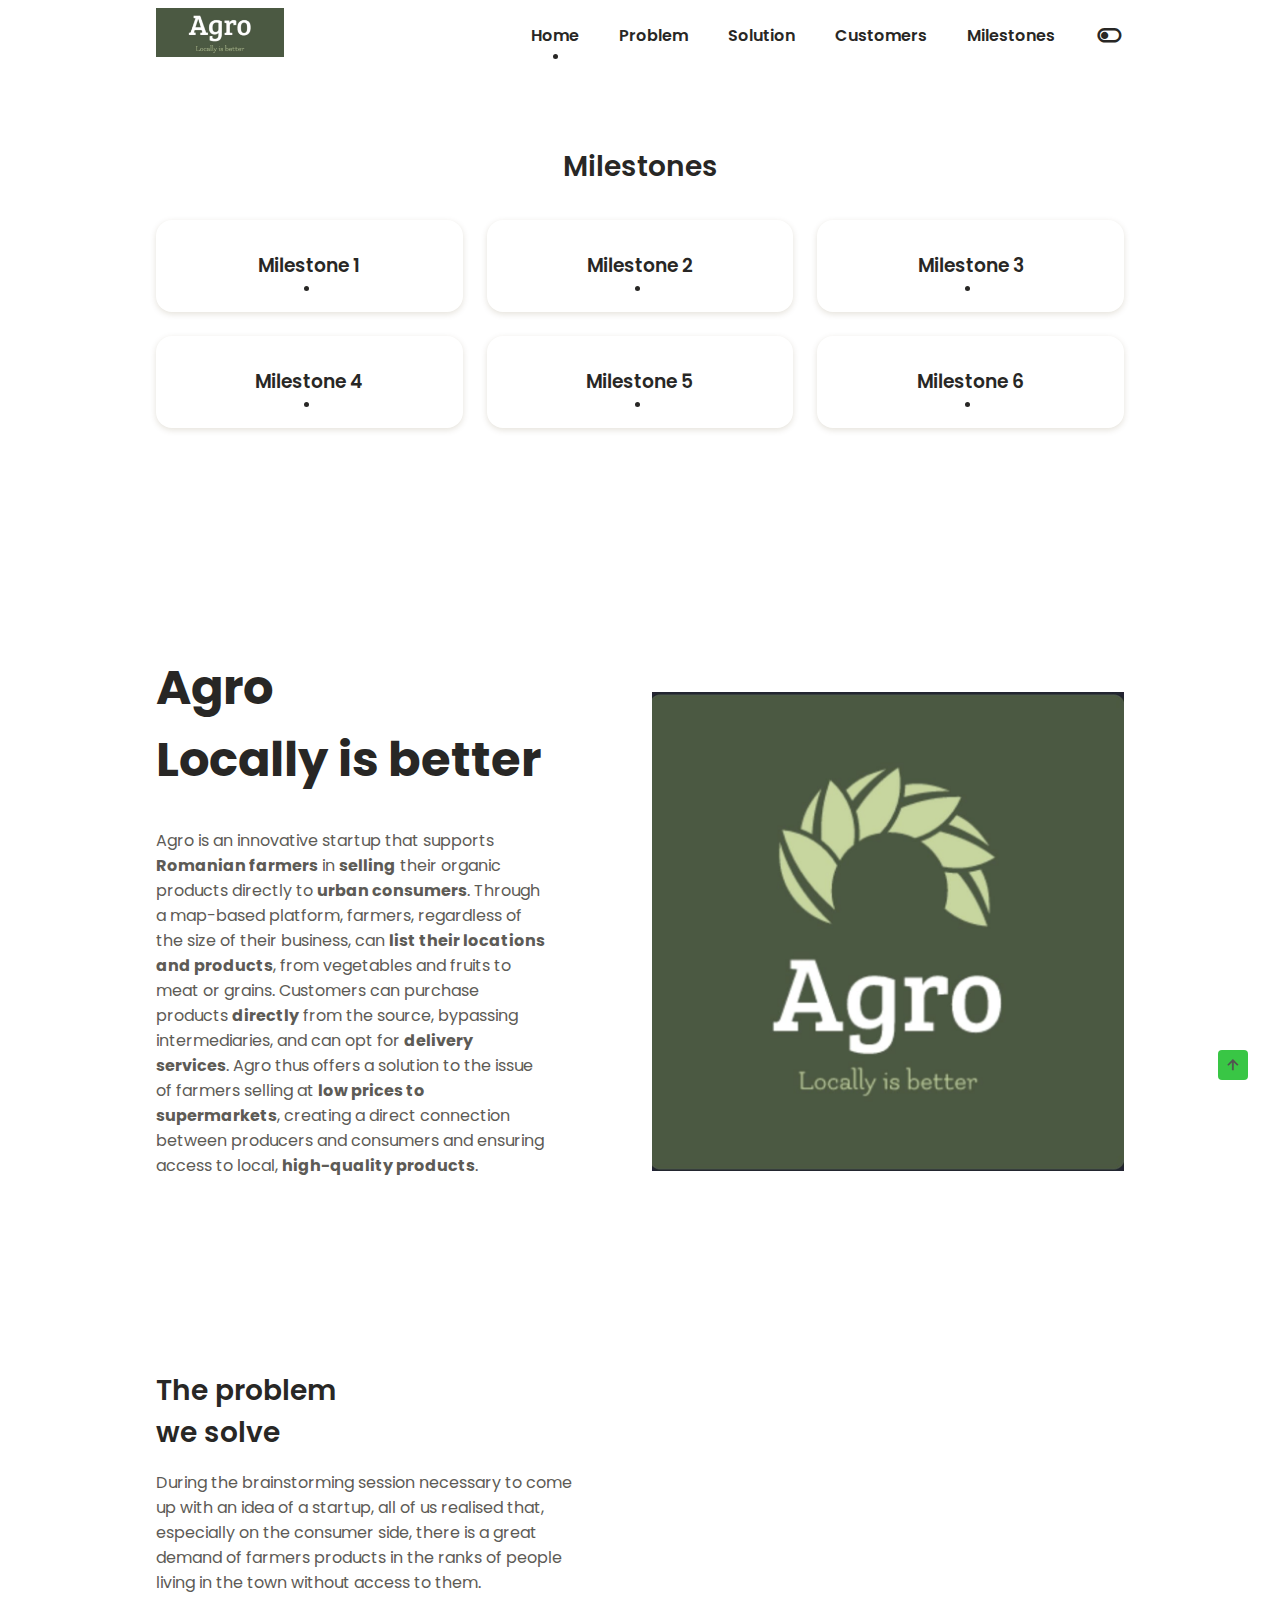
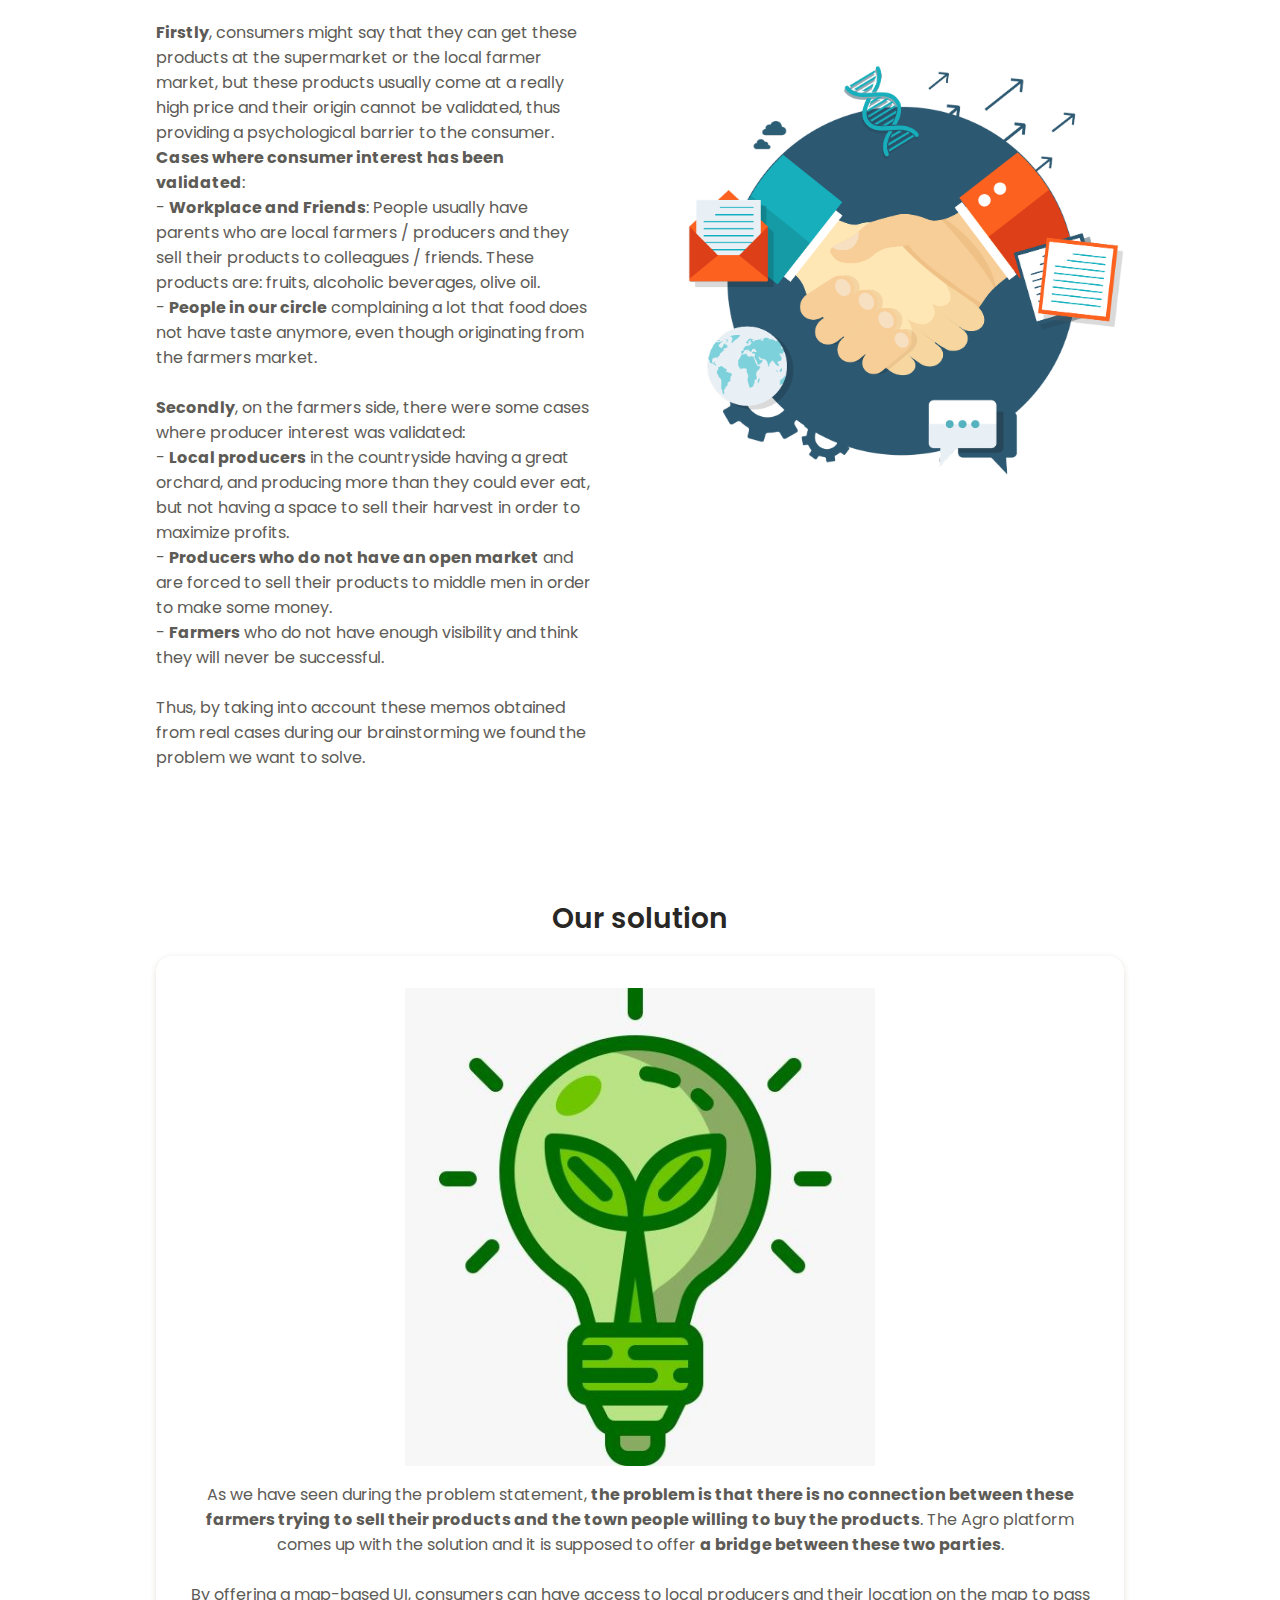
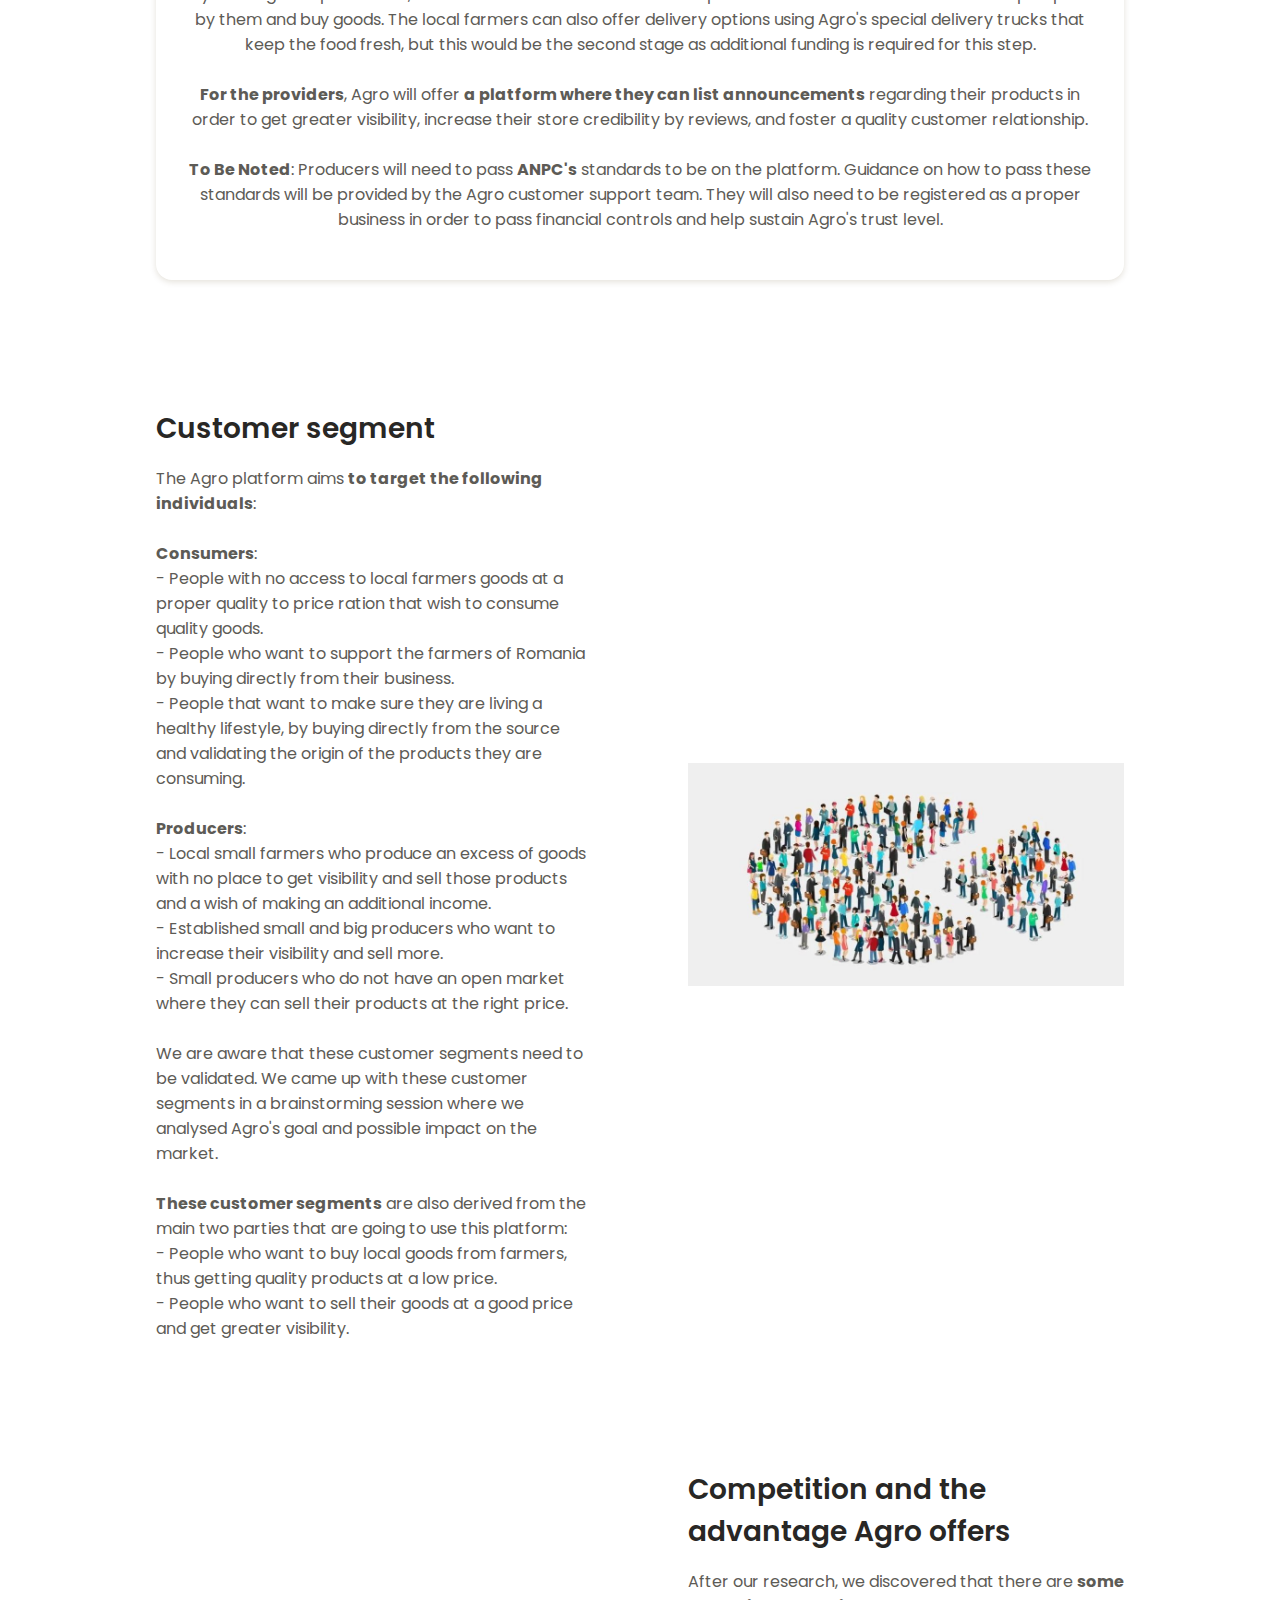
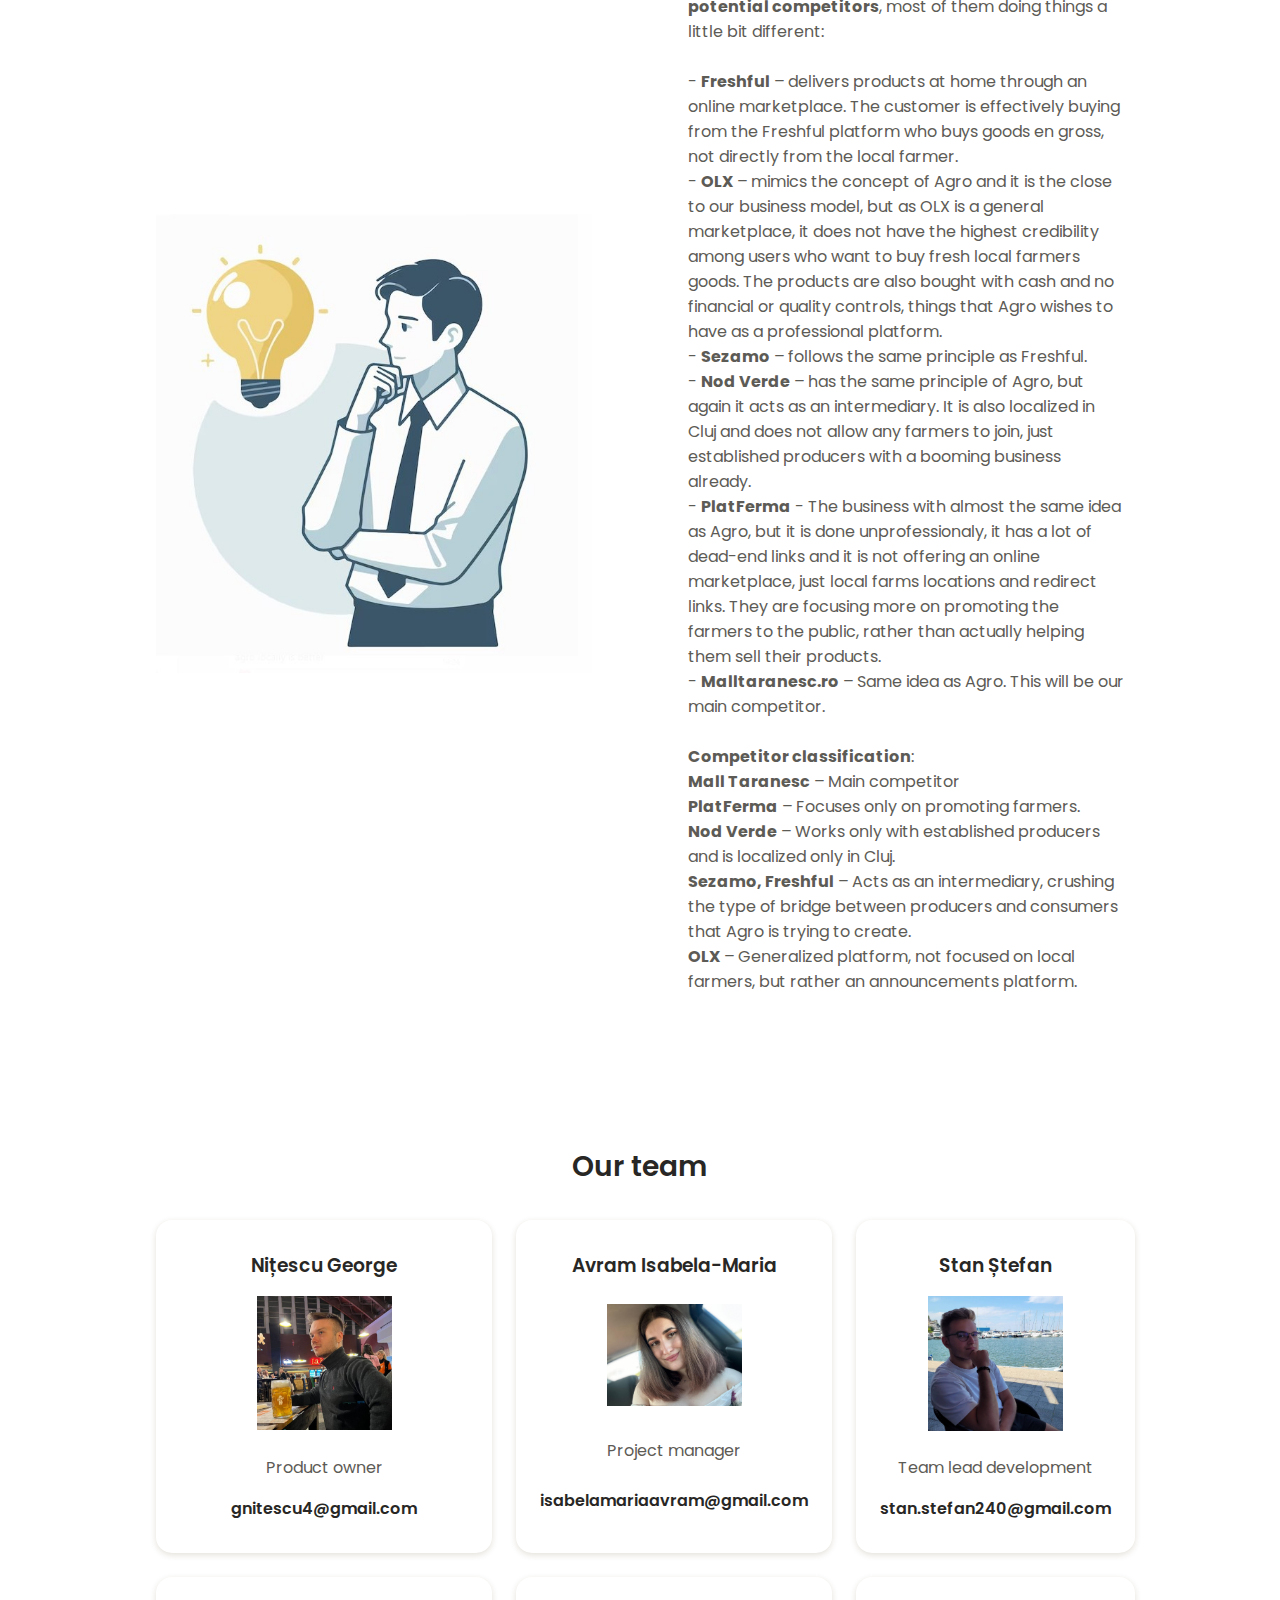
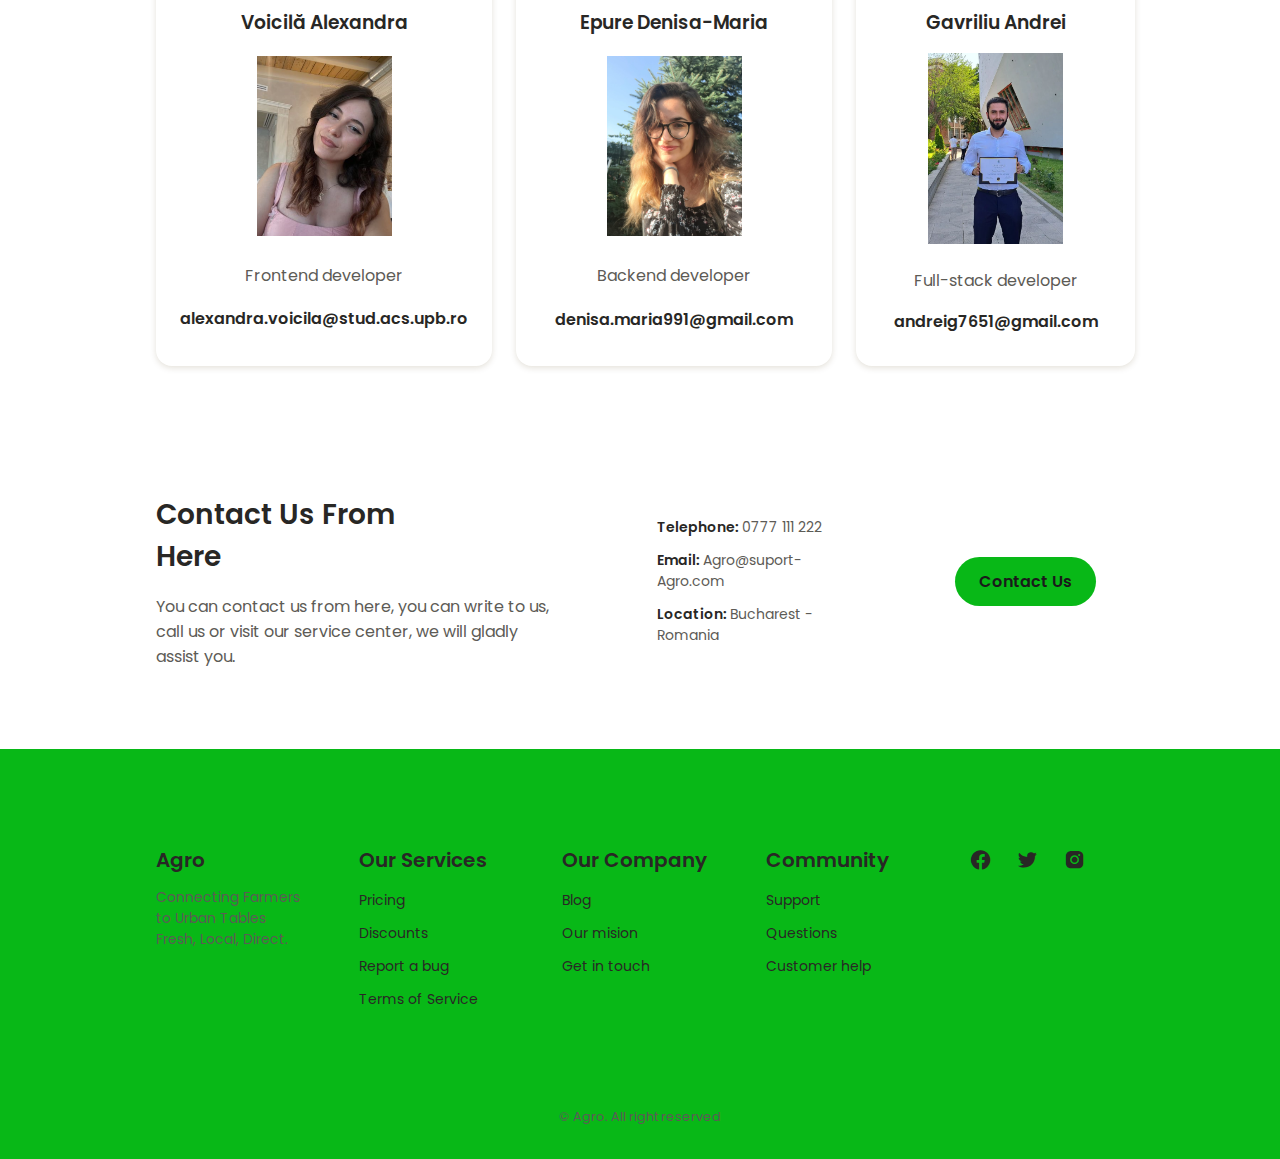
==== commit 63254da8: "Milestone 6" ====
--- a/index.html
+++ b/index.html
@@ -82,6 +82,14 @@
             <h3 class="services__subtitle">
               <a href="./milestone5.html" class="nav__link active-link"
                 >Milestone 5</a
+              >
+            </h3>
+          </div>
+
+          <div class="services__data">
+            <h3 class="services__subtitle">
+              <a href="./milestone6.html" class="nav__link active-link"
+                >Milestone 6</a
               >
             </h3>
           </div>
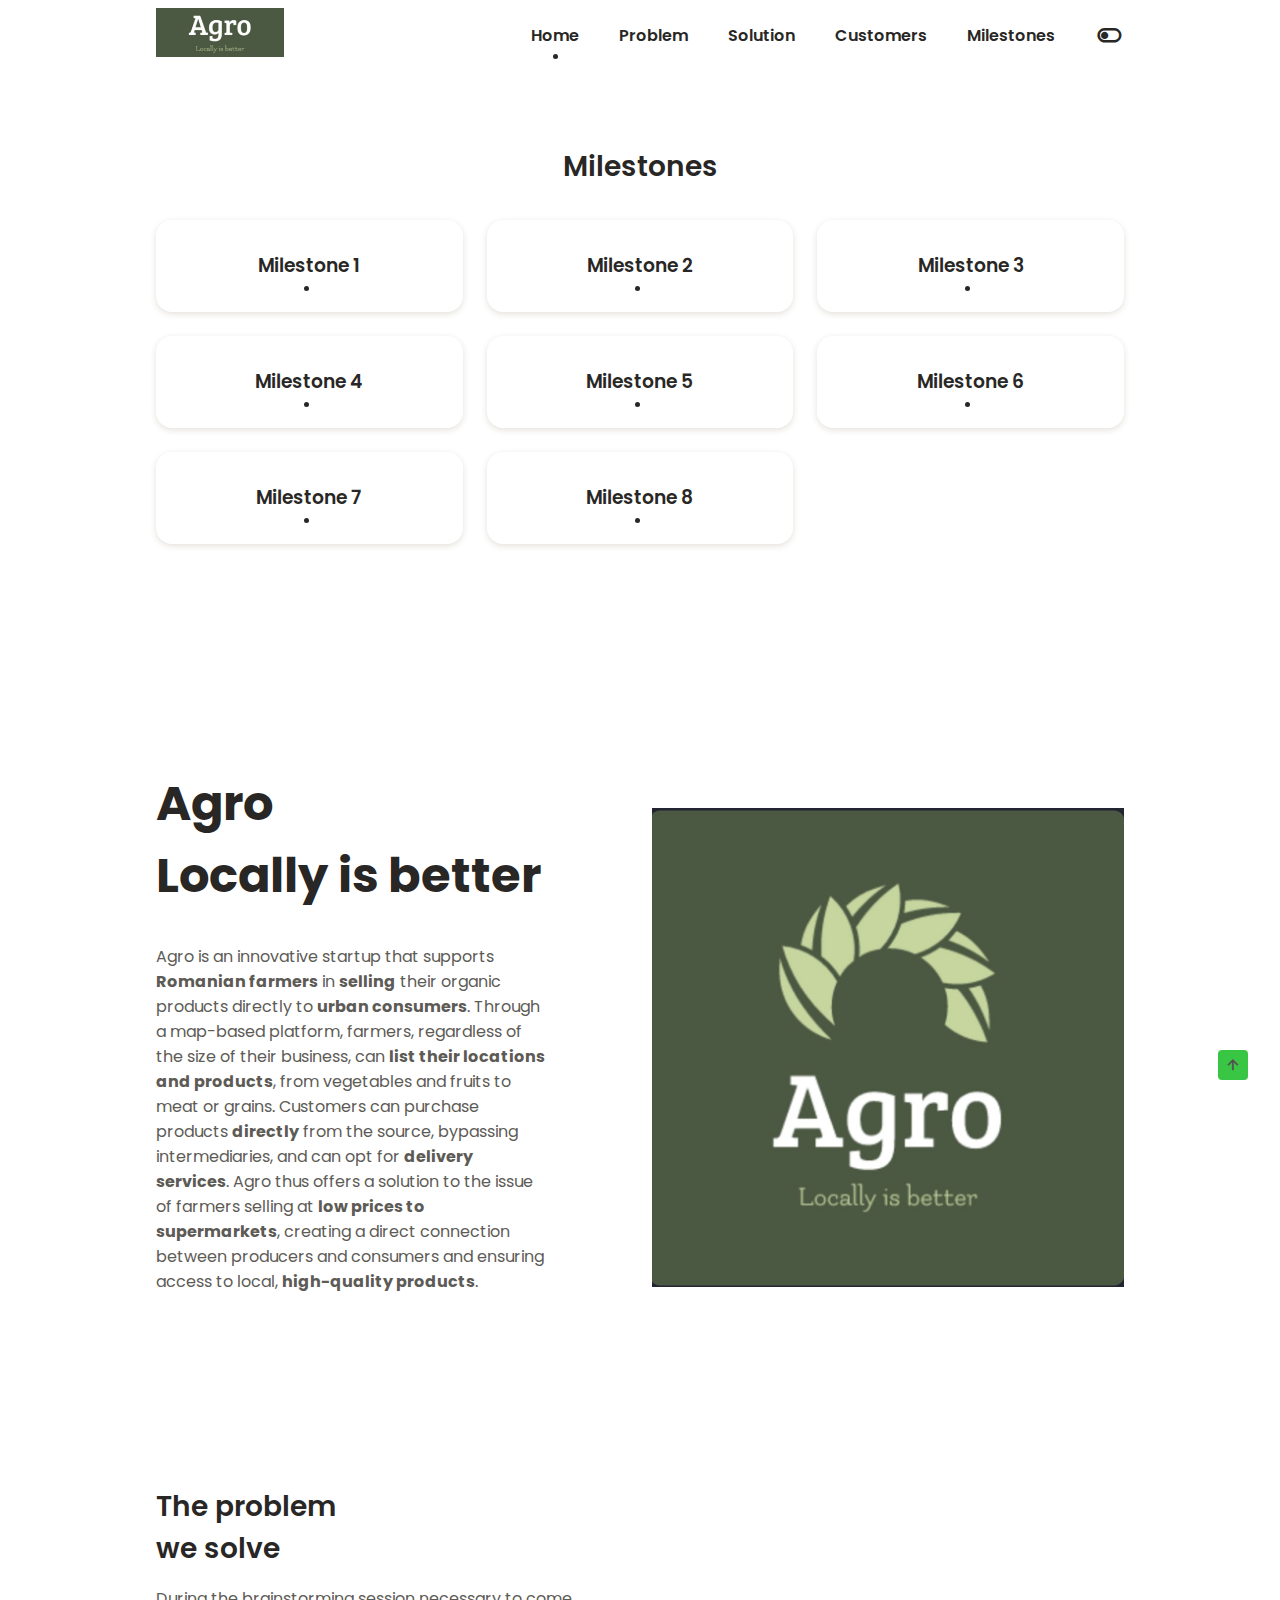
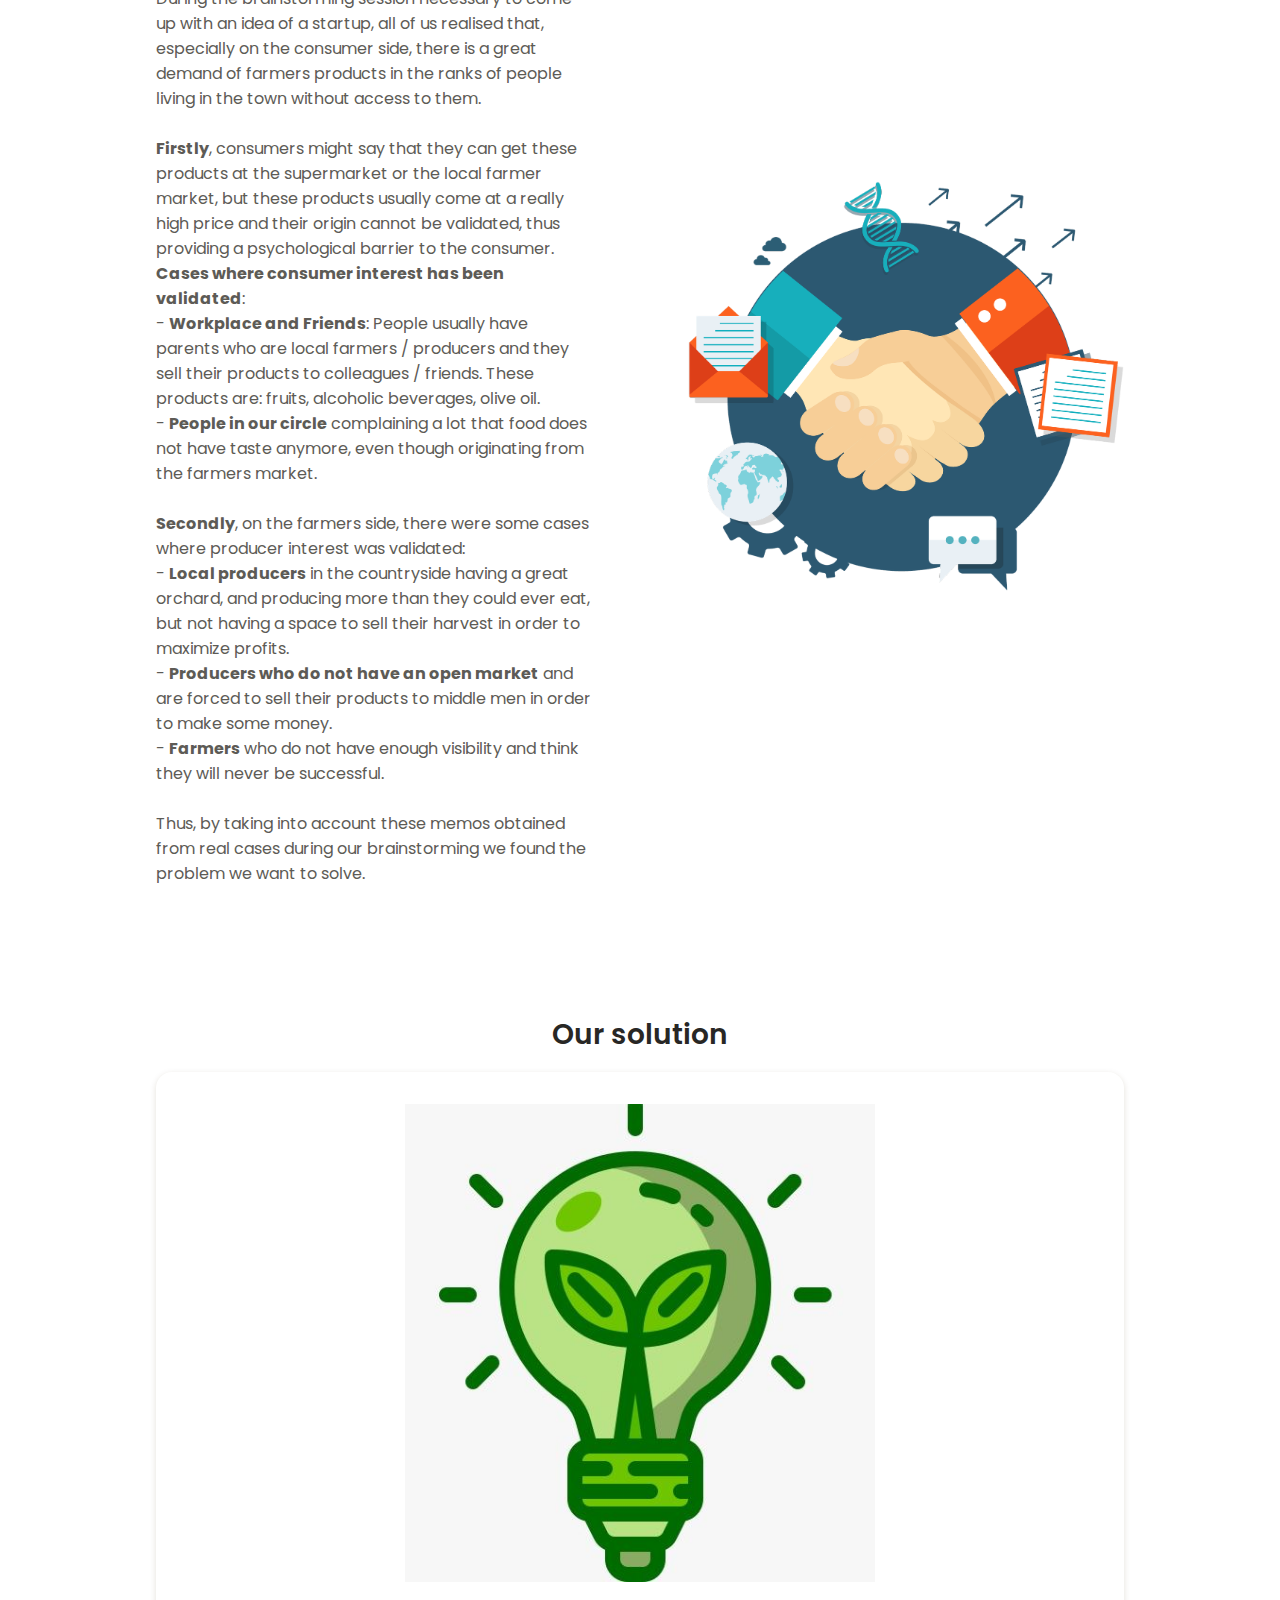
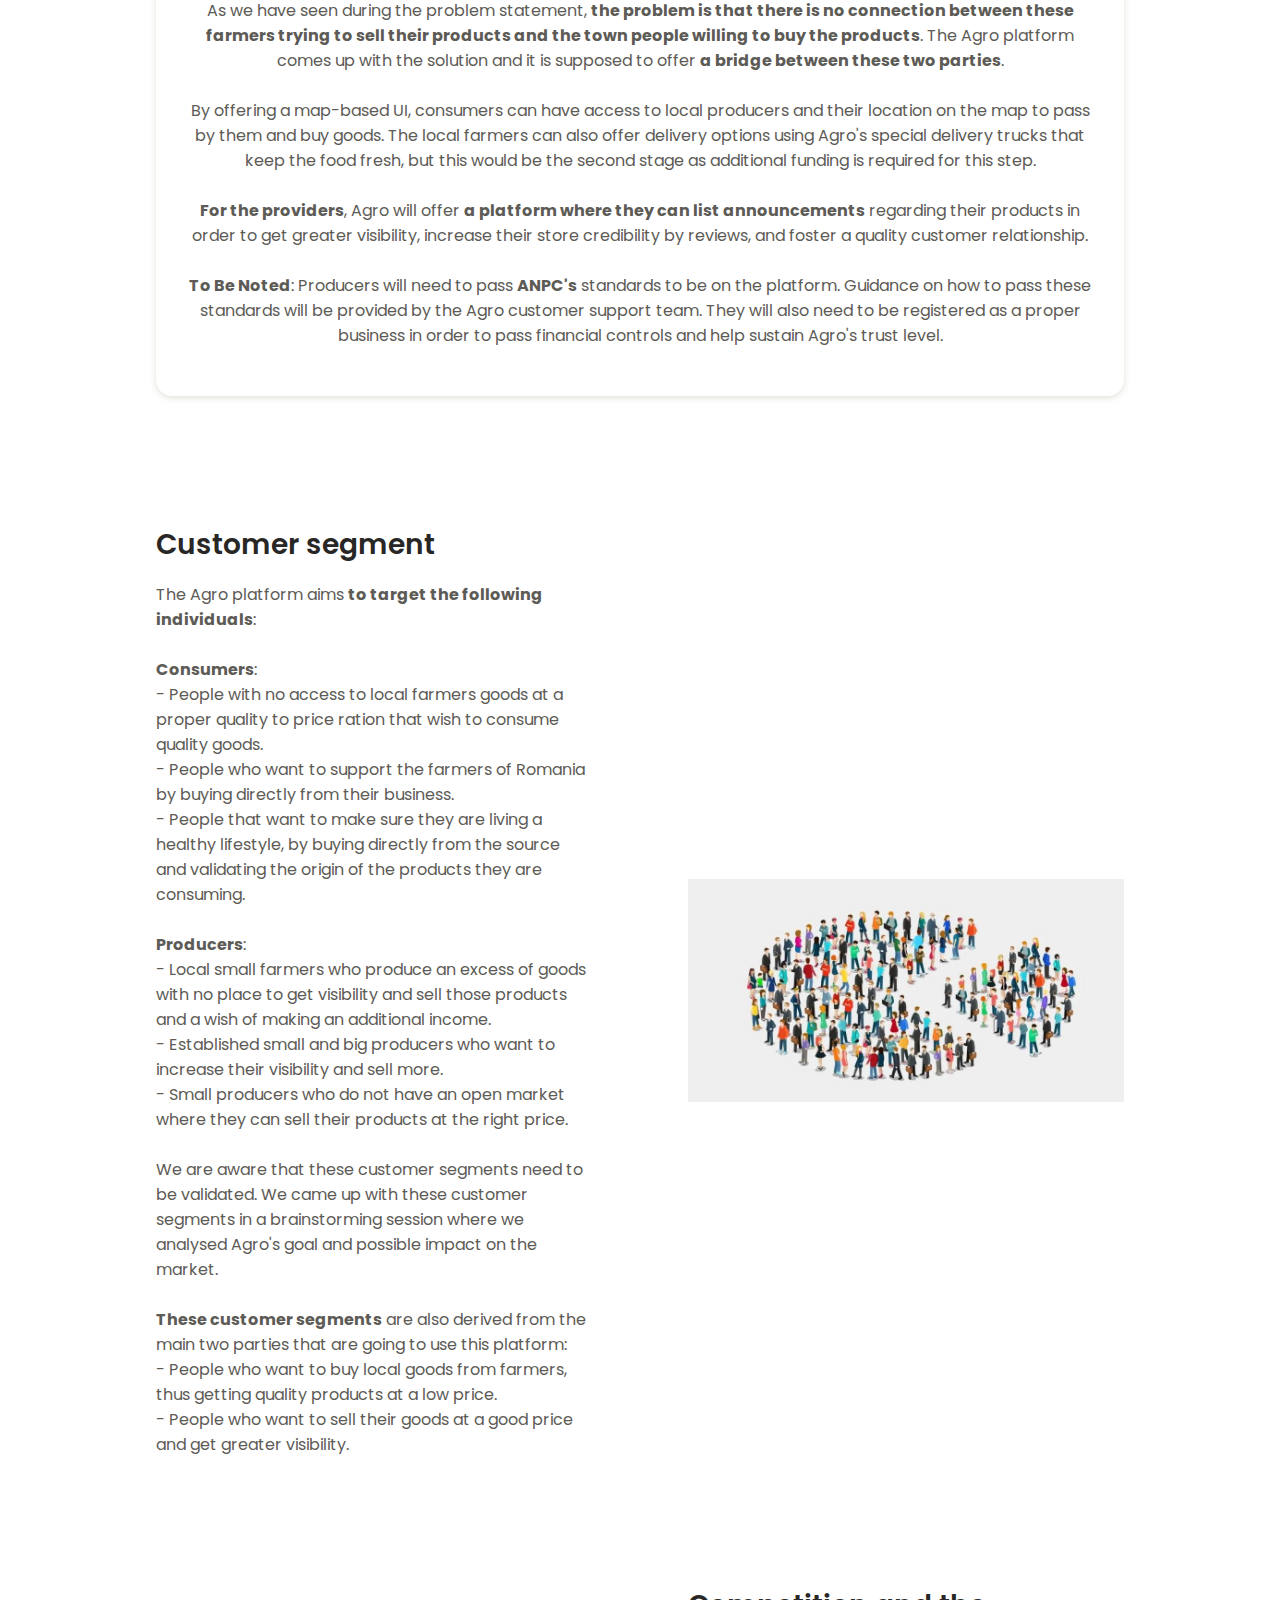
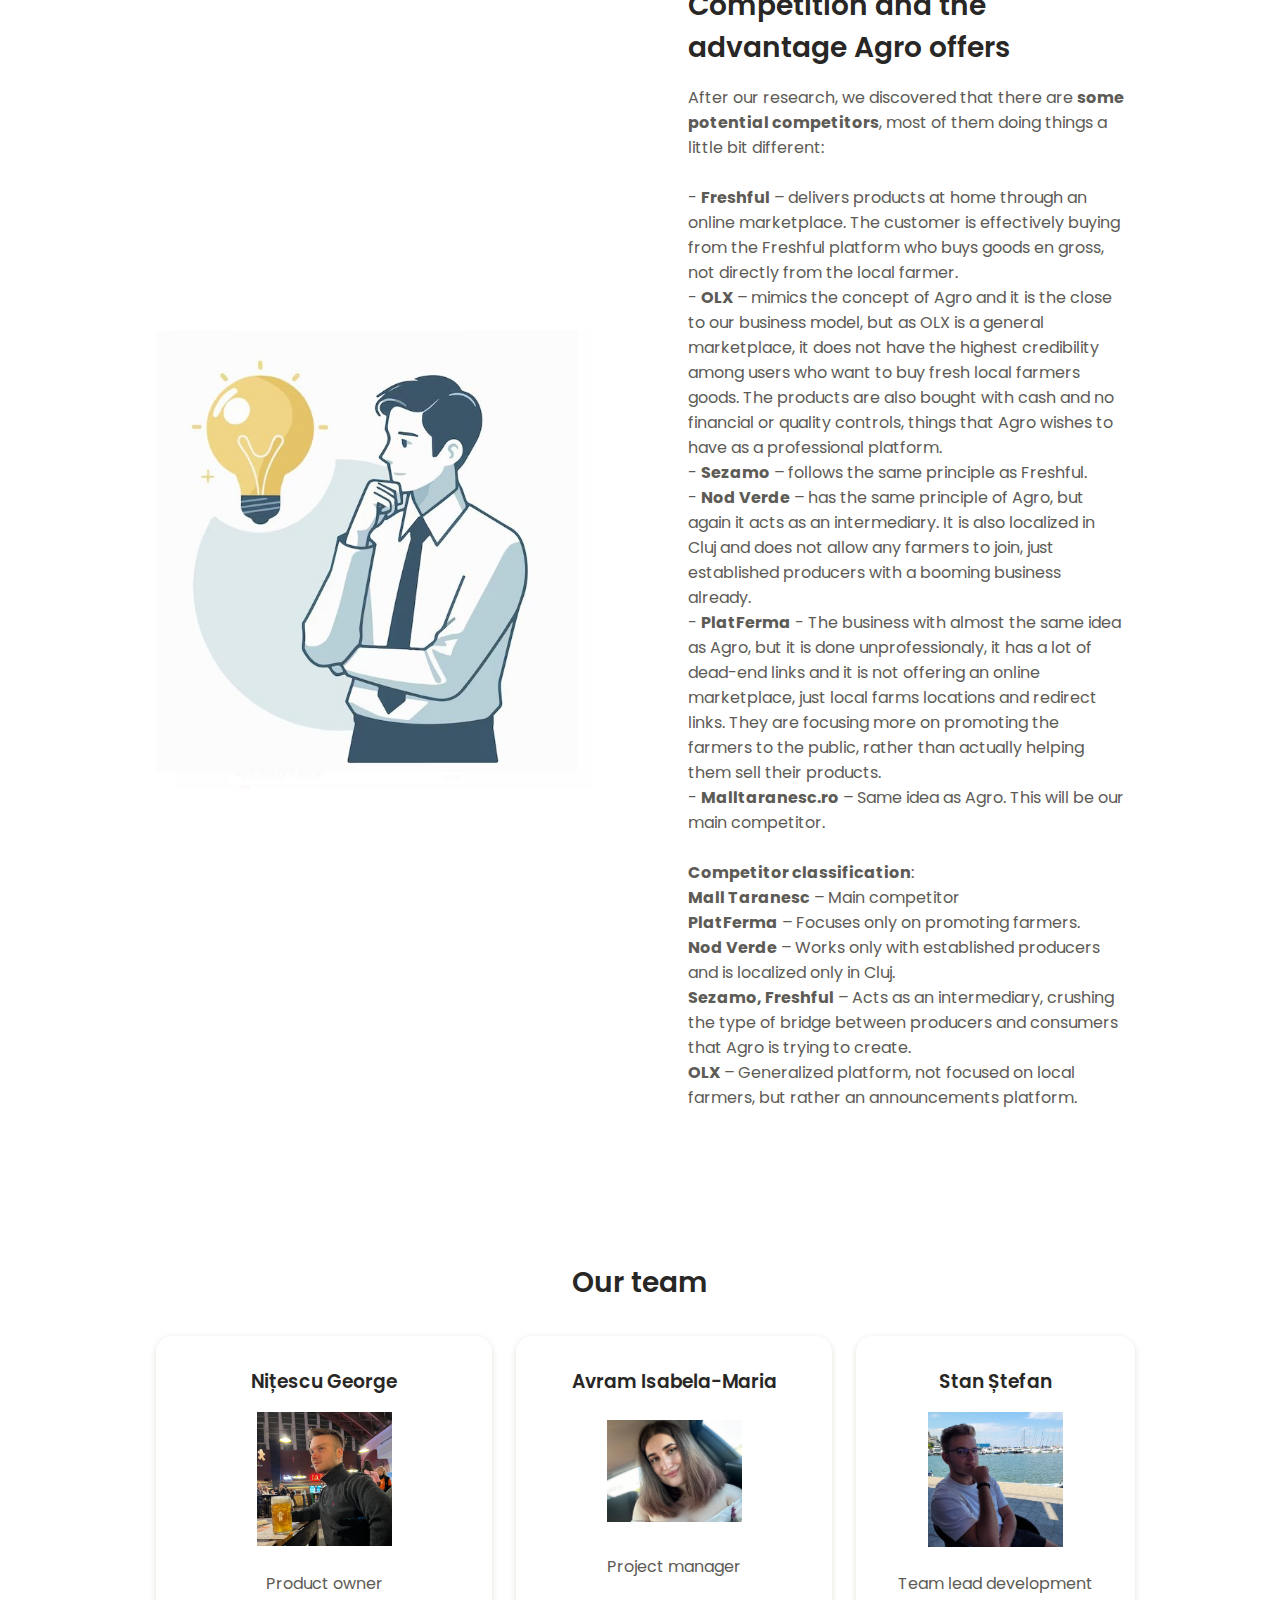
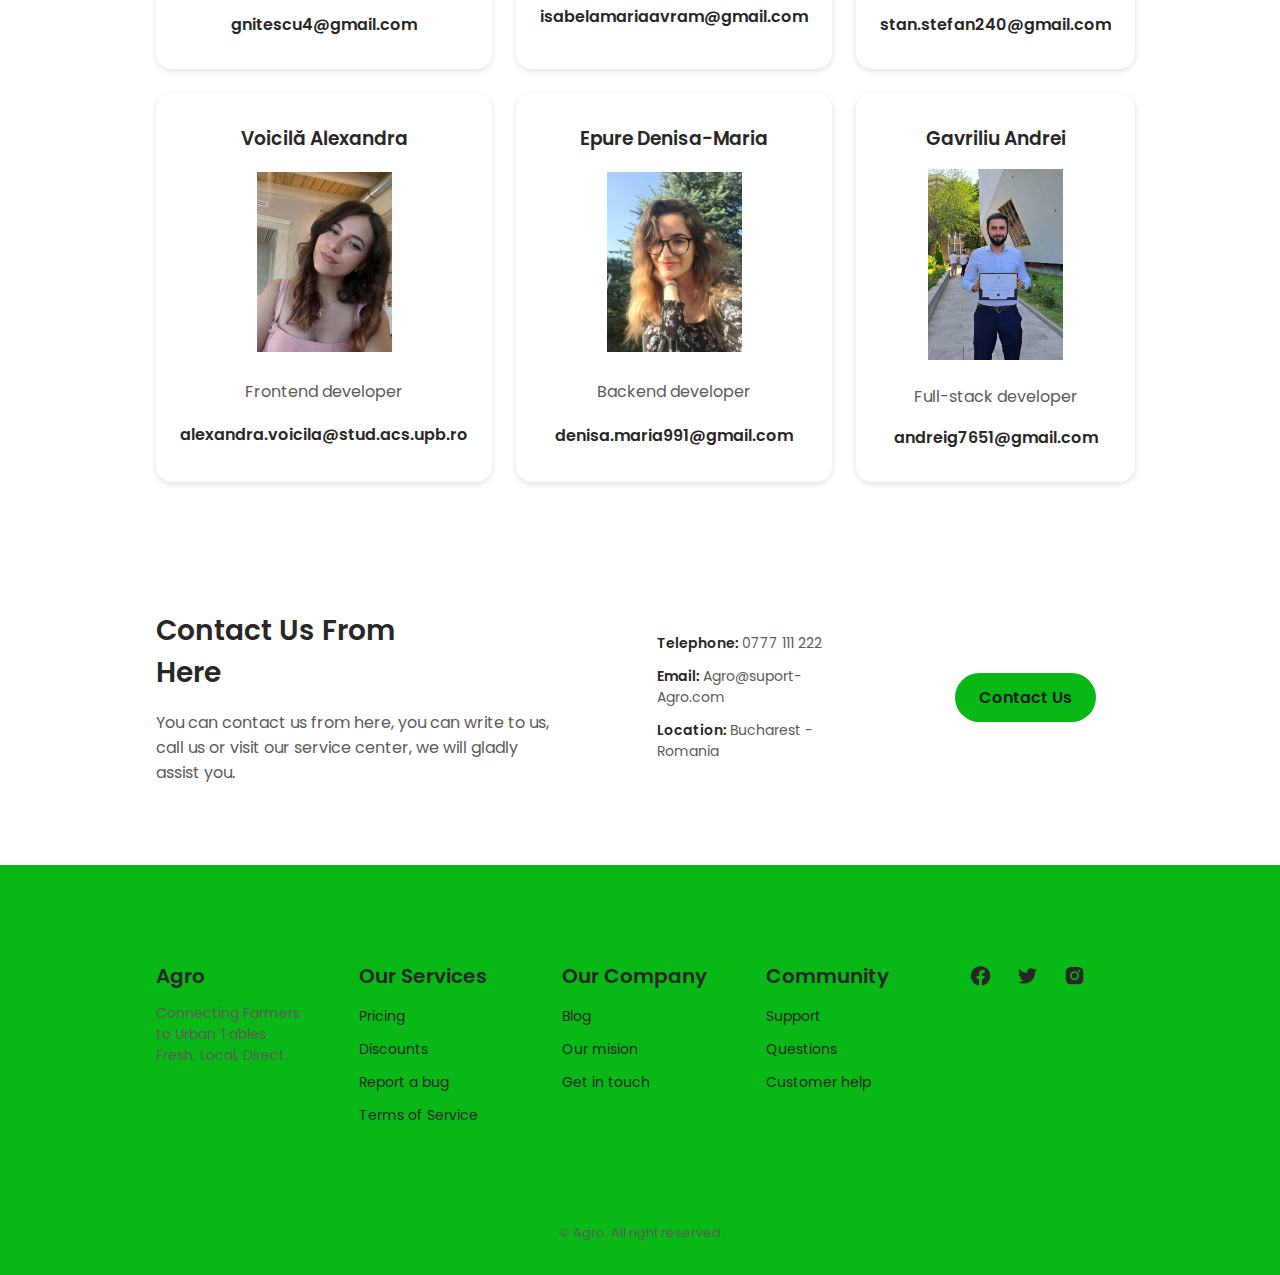
==== commit b2911bab: "Milestones 7 & 8" ====
--- a/index.html
+++ b/index.html
@@ -90,6 +90,22 @@
             <h3 class="services__subtitle">
               <a href="./milestone6.html" class="nav__link active-link"
                 >Milestone 6</a
+              >
+            </h3>
+          </div>
+
+          <div class="services__data">
+            <h3 class="services__subtitle">
+              <a href="./milestone7.html" class="nav__link active-link"
+                >Milestone 7</a
+              >
+            </h3>
+          </div>
+
+          <div class="services__data">
+            <h3 class="services__subtitle">
+              <a href="./milestone8.html" class="nav__link active-link"
+                >Milestone 8</a
               >
             </h3>
           </div>
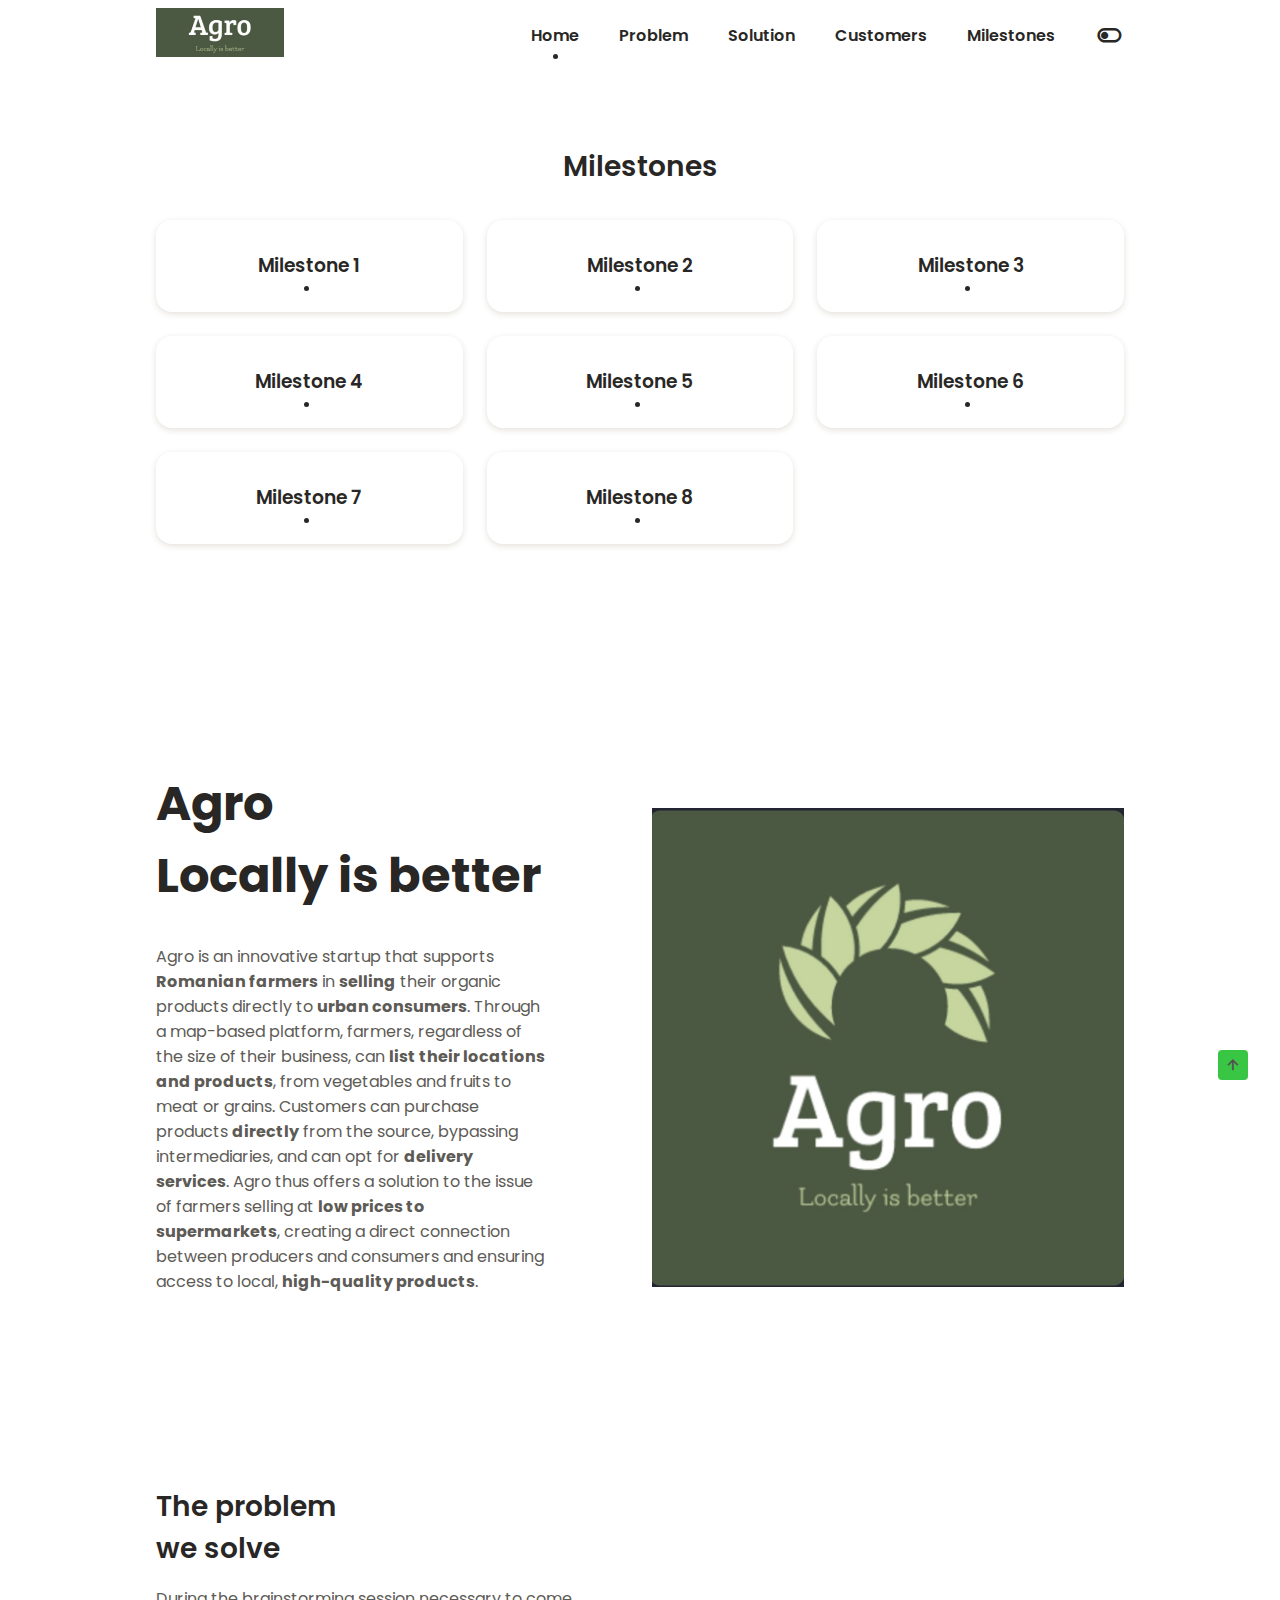
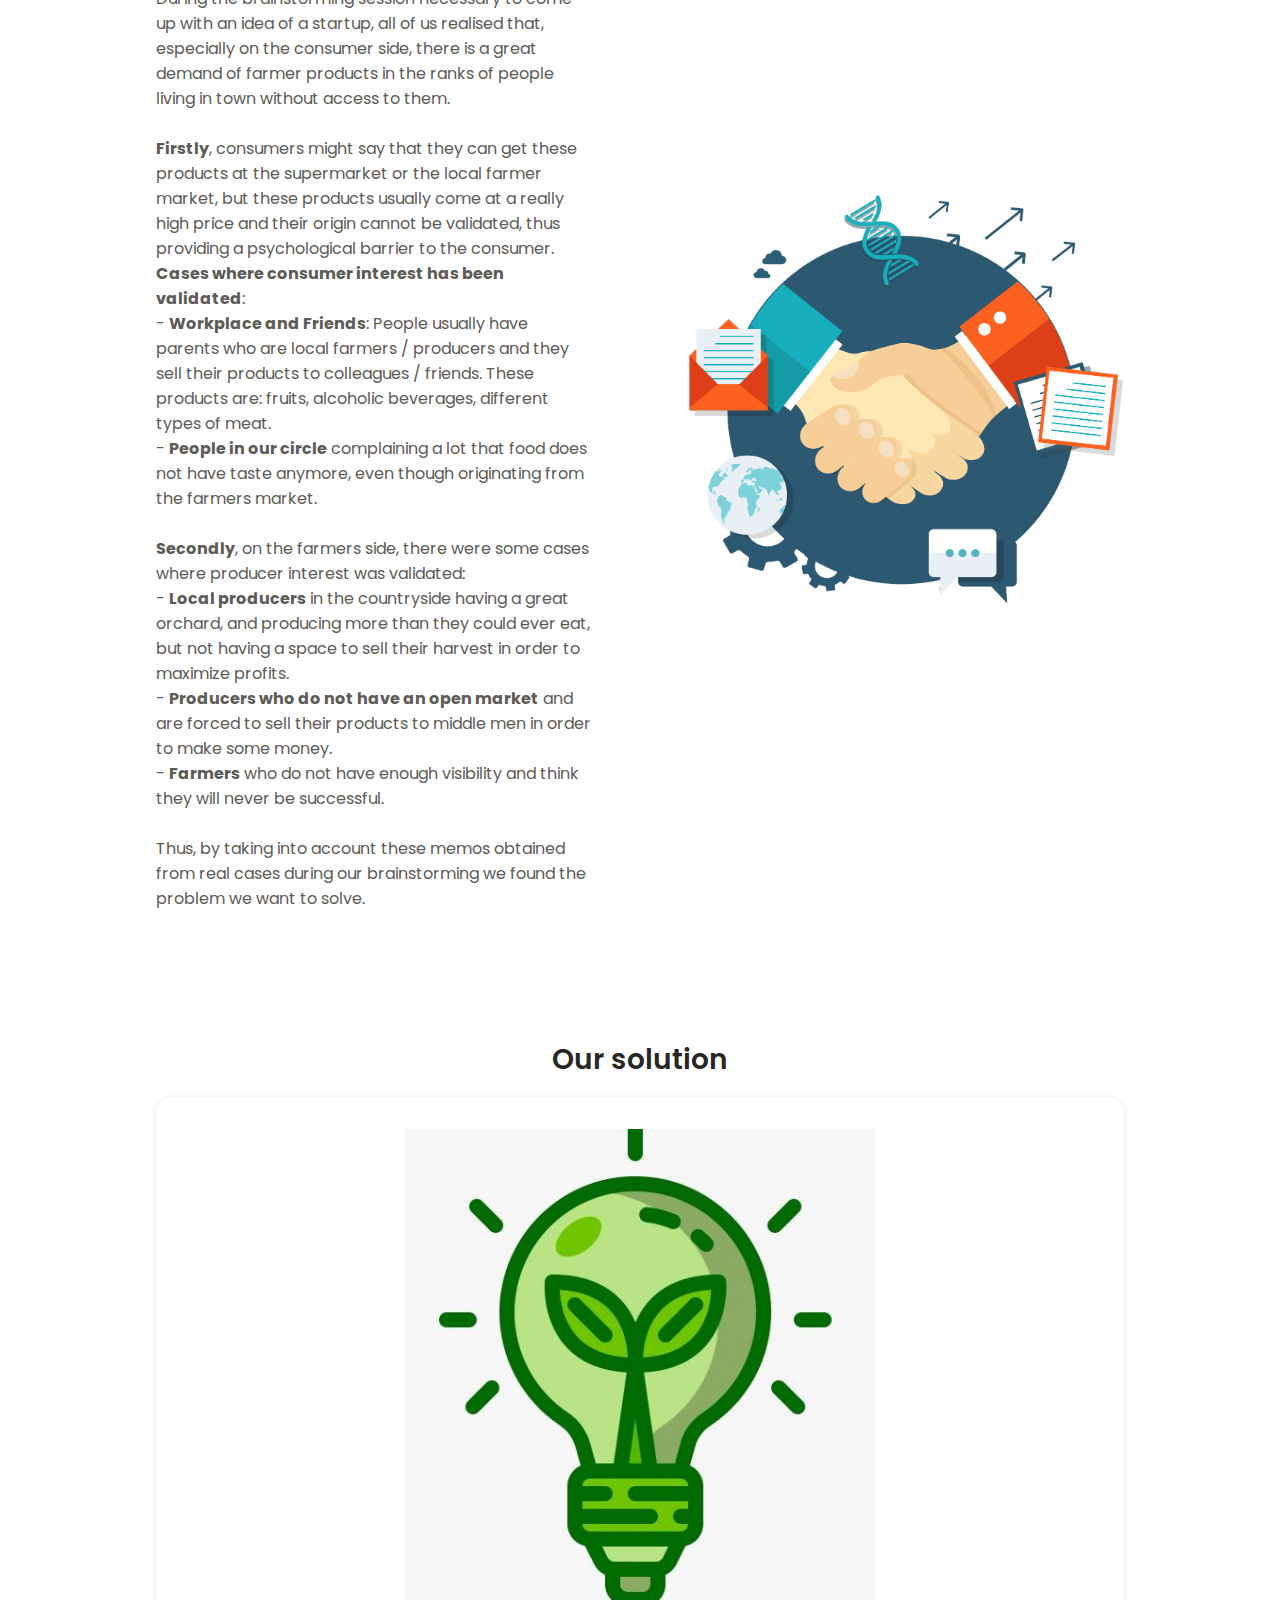
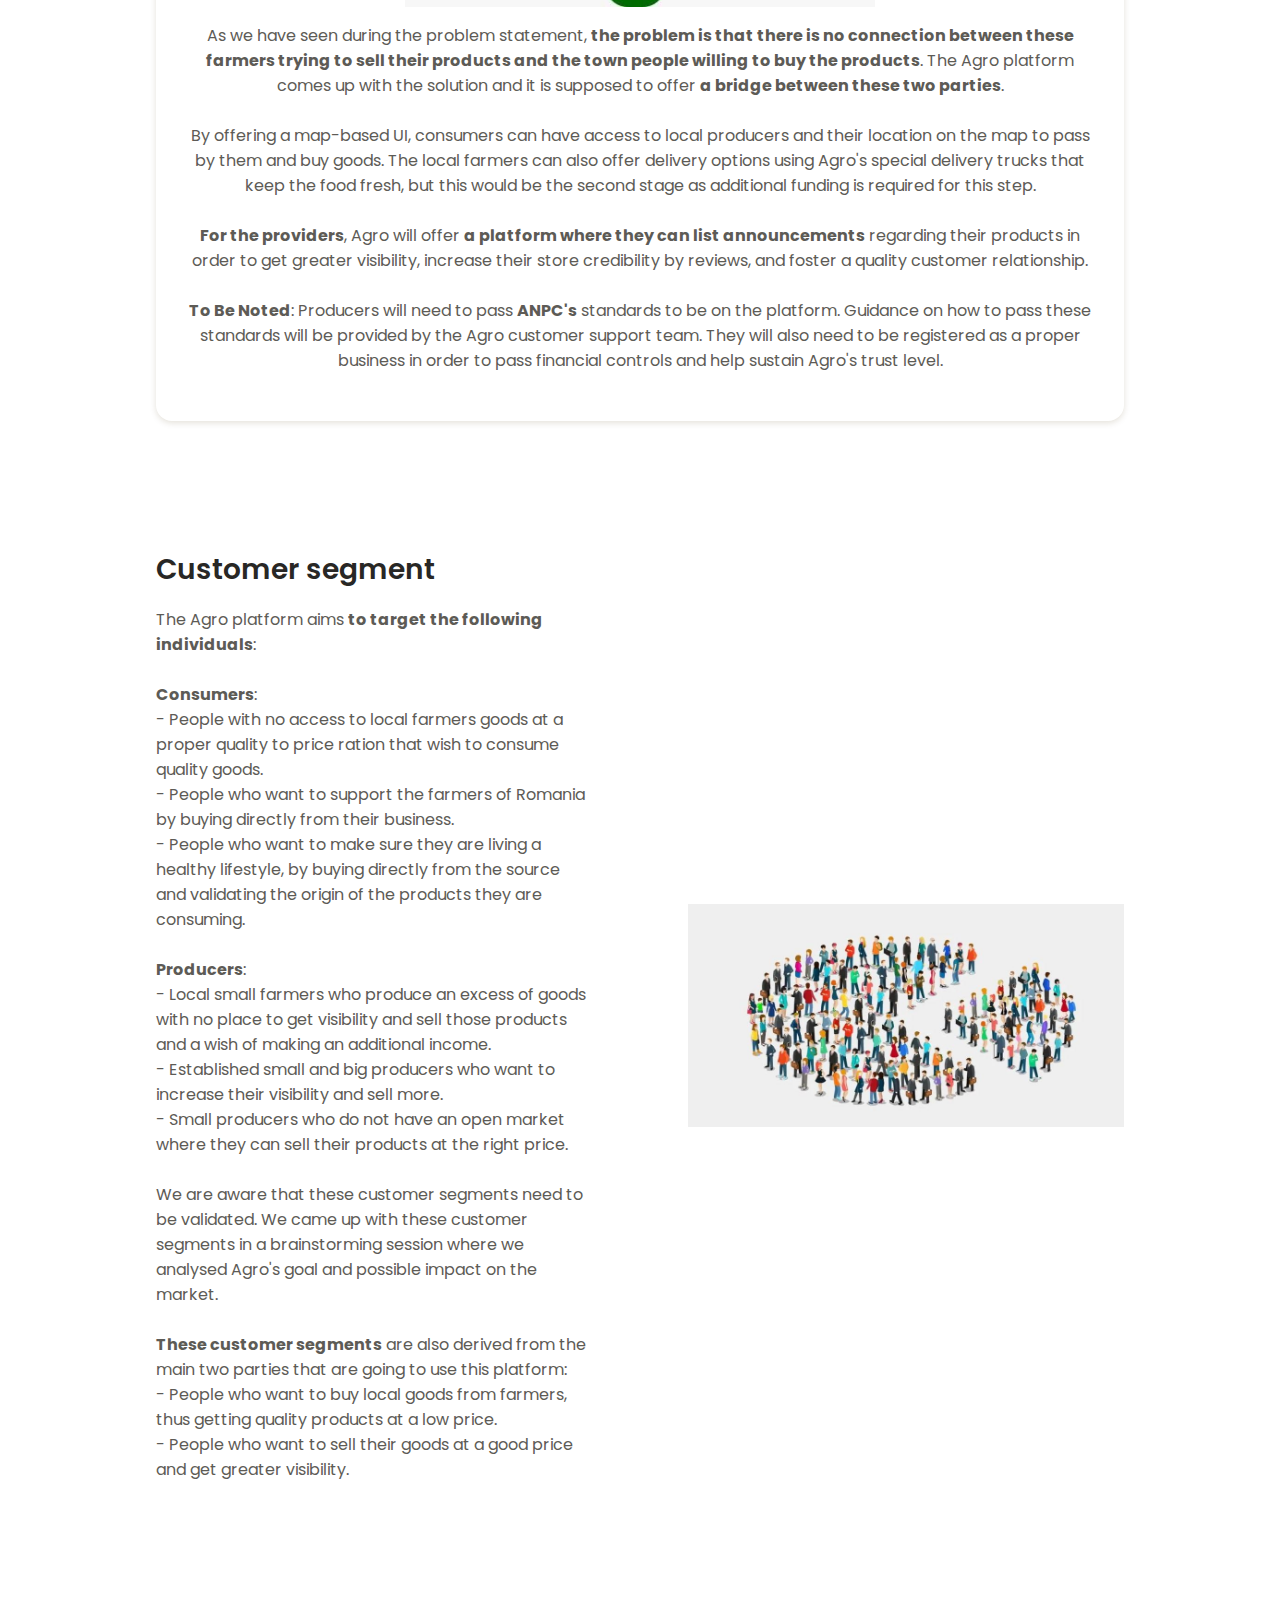
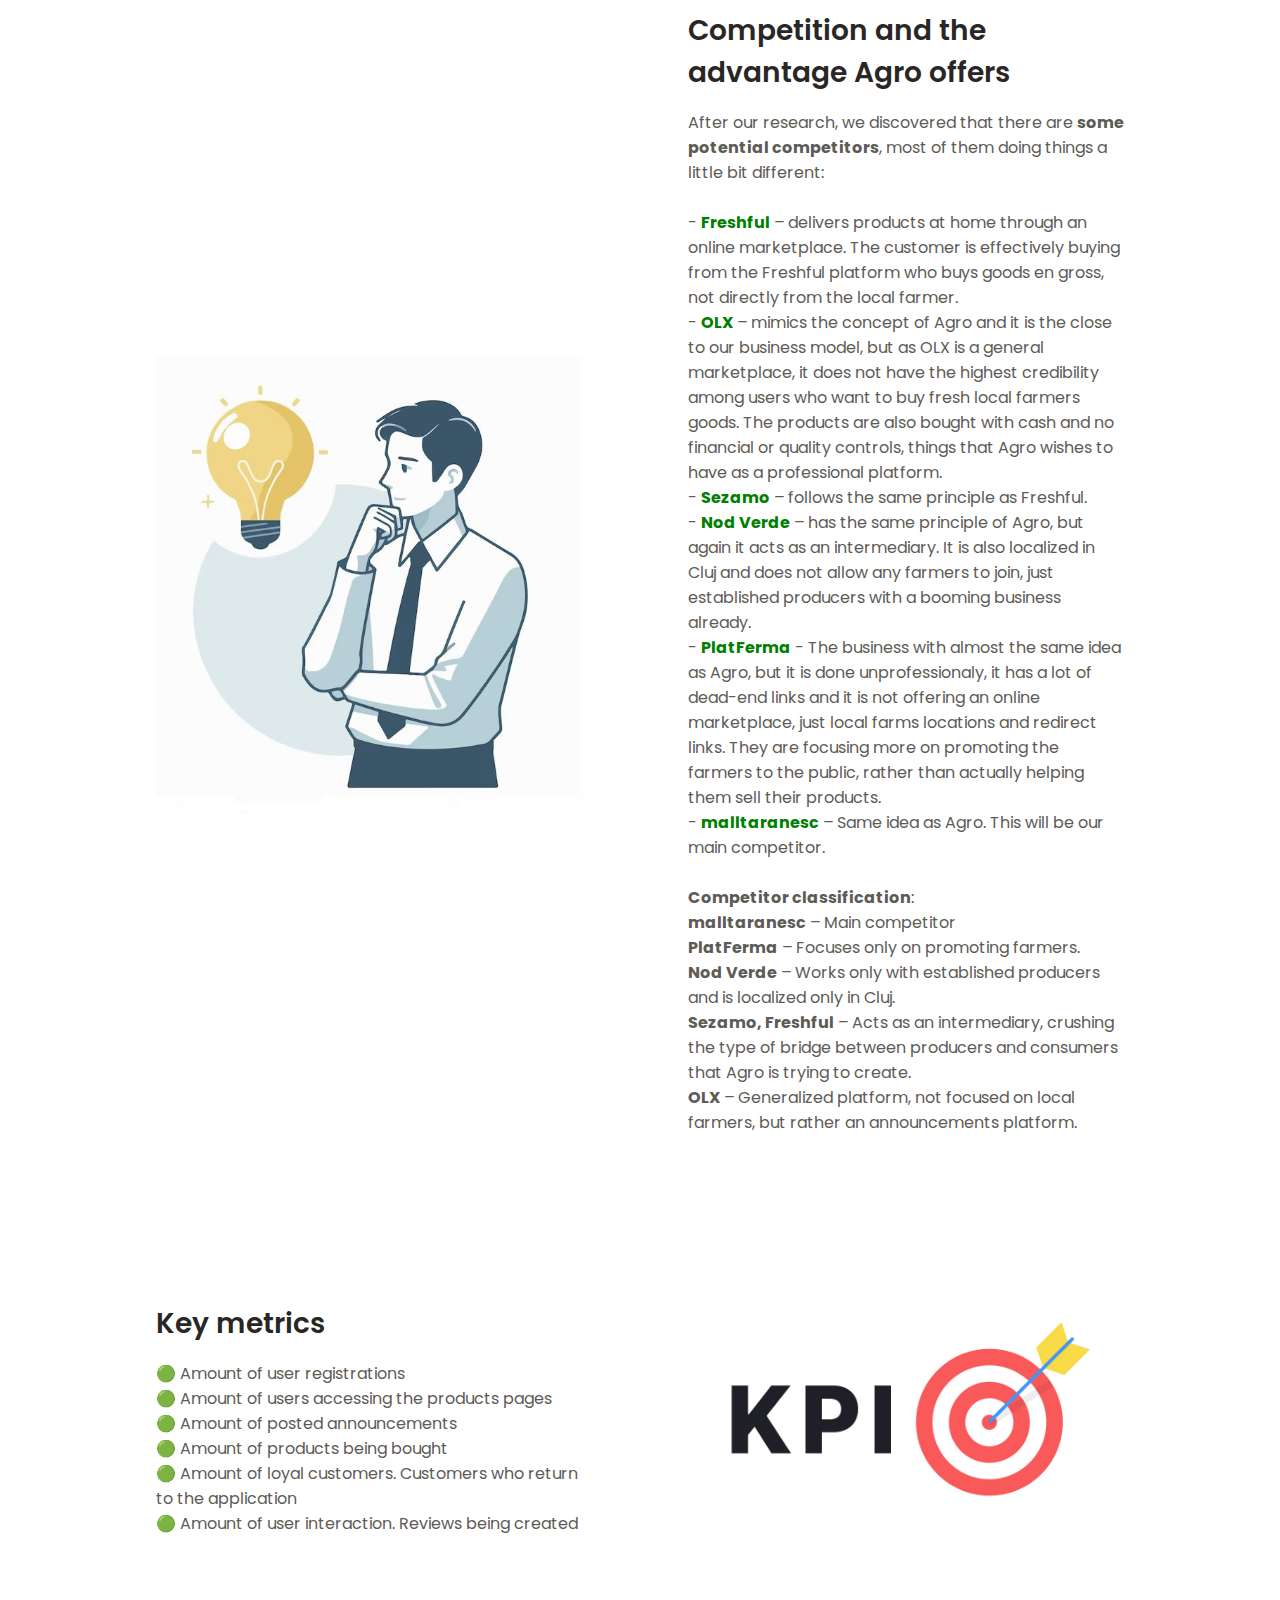
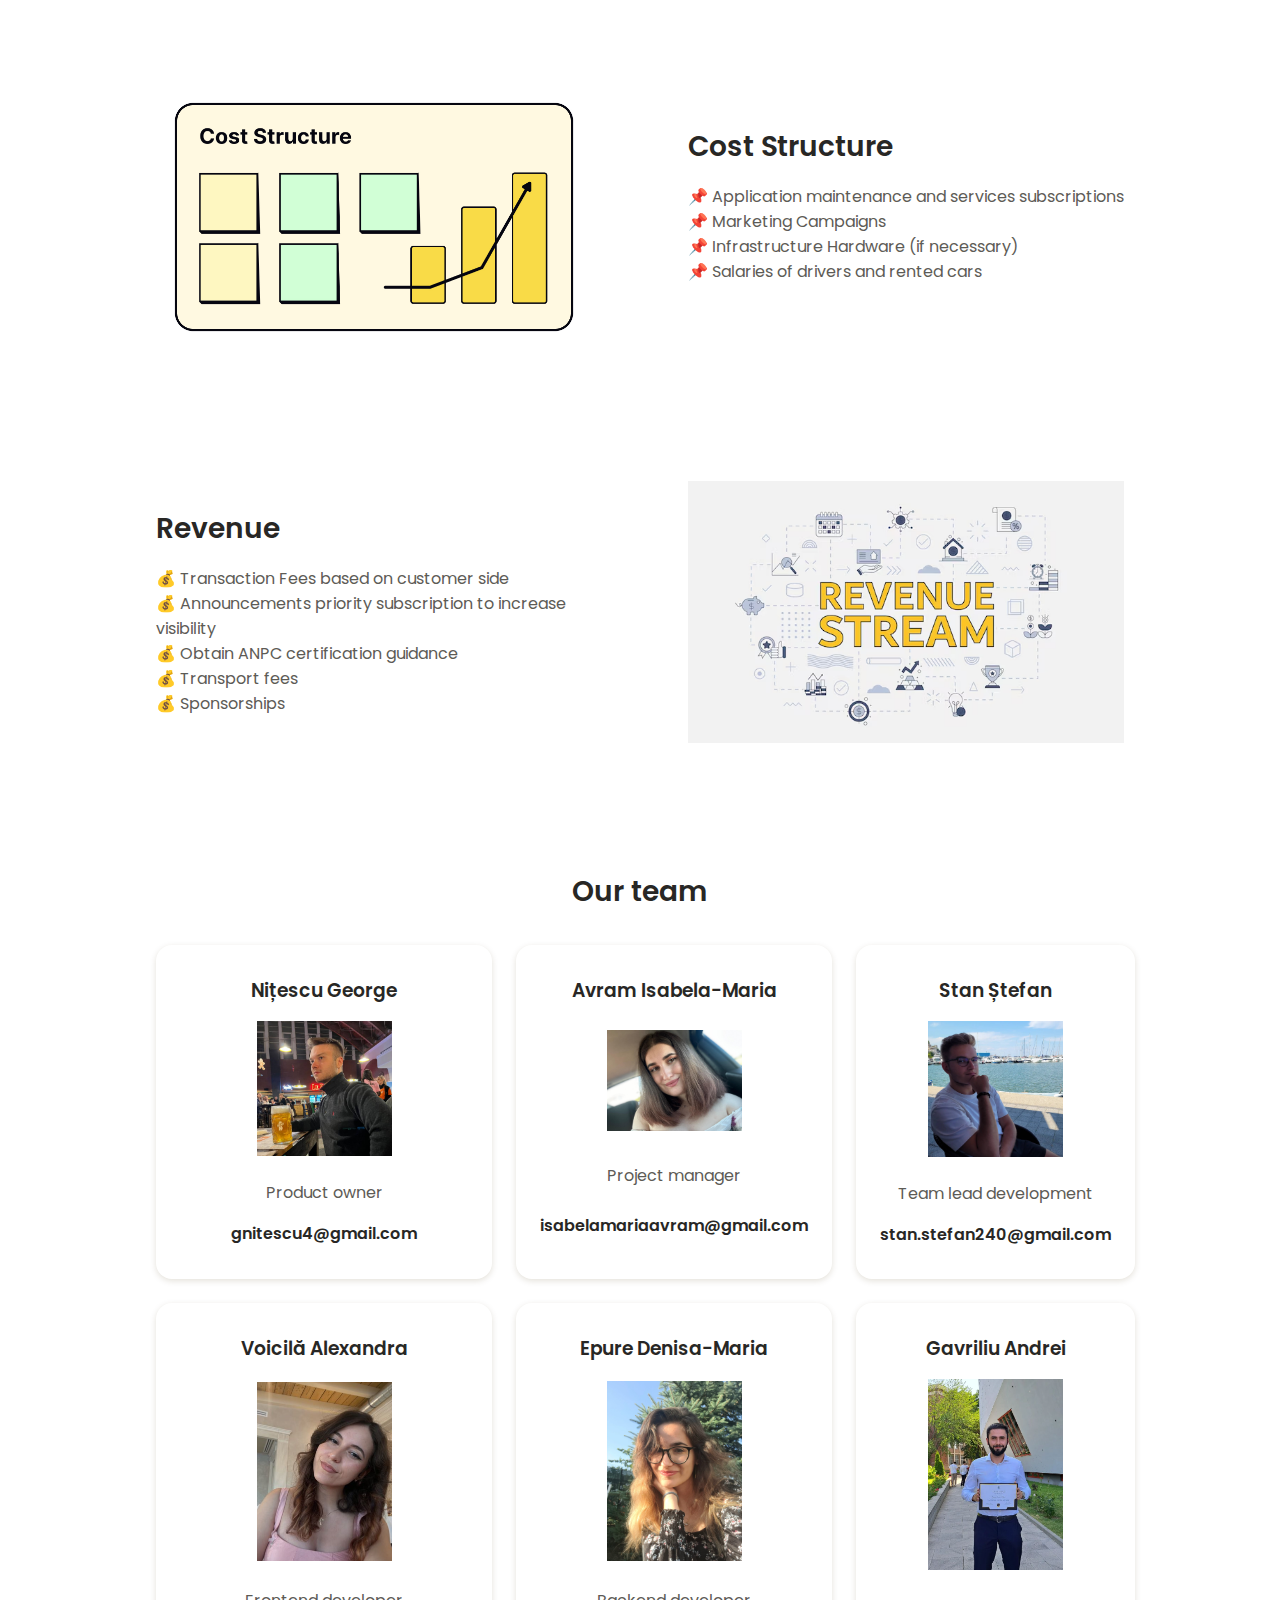
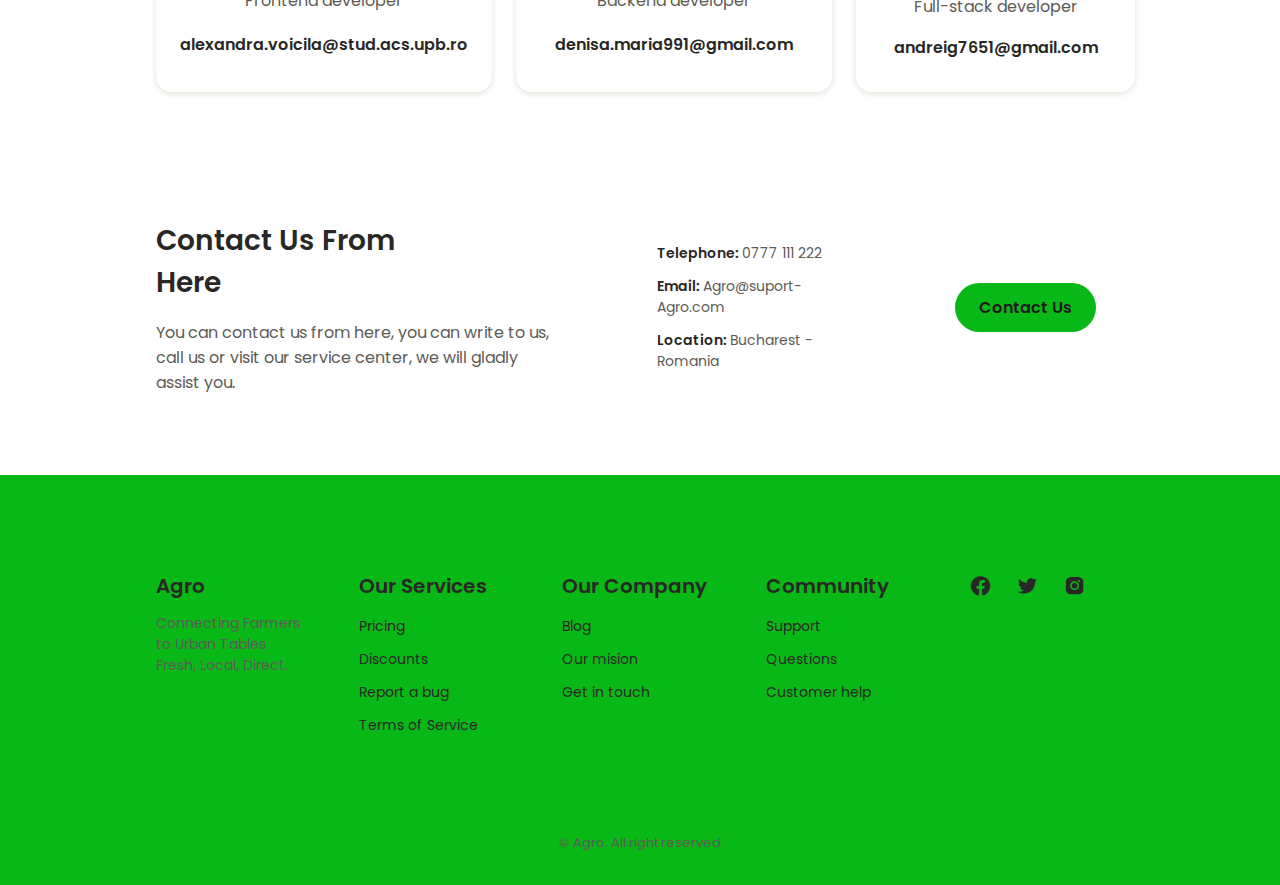
==== commit 1c61b8b0: "Updated fiki - last" ====
--- a/index.html
+++ b/index.html
@@ -141,14 +141,14 @@
                 <div class="security__data">
                     <h2 class="section__title-center">The problem <br> we solve</h2>
                     <p class="security__description">During the brainstorming session necessary to come up with an idea of a 
-                        startup, all of us realised that, especially on the consumer side, there is a great demand of farmers 
-                        products in the ranks of people living in the town without access to them.<br><br>
+                        startup, all of us realised that, especially on the consumer side, there is a great demand of farmer 
+                        products in the ranks of people living in town without access to them.<br><br>
                         <b>Firstly</b>, consumers might say that they can get these products at the supermarket or the local farmer 
                         market, but these products usually come at a really high price and their origin cannot be validated, 
                         thus providing a psychological barrier to the consumer.<br>
                         <b>Cases where consumer interest has been validated</b>:<br>
                         -	<b>Workplace and Friends</b>: People usually have parents who are local farmers / producers and they sell 
-                        their products to colleagues / friends. These products are: fruits, alcoholic beverages, olive oil. <br>
+                        their products to colleagues / friends. These products are: fruits, alcoholic beverages, different types of meat. <br>
                         -	<b>People in our circle</b> complaining a lot that food does not have taste anymore, even though originating 
                         from the farmers market.<br><br>
                         <b>Secondly</b>, on the farmers side, there were some cases where producer interest was validated:<br>
@@ -206,7 +206,7 @@
                         -	People with no access to local farmers goods at a proper quality to price ration that wish 
                         to consume quality goods.<br>
                         -	People who want to support the farmers of Romania by buying directly from their business.<br>
-                        -	People that want to make sure they are living a healthy lifestyle, by buying directly from 
+                        -	People who want to make sure they are living a healthy lifestyle, by buying directly from 
                         the source and validating the origin of the products they are consuming.<br><br>
                         <b>Producers</b>:<br>
                         -	Local small farmers who produce an excess of goods with no place to get visibility and sell 
@@ -234,21 +234,21 @@
                     <h2 class="section__title-center">Competition and the advantage Agro offers</h2>
                     <p class="app__description">After our research, we discovered that there are <b>some potential competitors</b>, 
                         most of them doing things a little bit different:<br><br>
-                        -	<b>Freshful</b> – delivers products at home through an online marketplace. The customer is effectively buying 
+                        -	<b><a href="https://www.freshful.ro" class="hover-link" target="_blank">Freshful</a></b> – delivers products at home through an online marketplace. The customer is effectively buying 
                         from the Freshful platform who buys goods en gross, not directly from the local farmer.<br>
-                        -	<b>OLX</b> – mimics the concept of Agro and it is the close to our business model, but as OLX is a general 
+                        -	<b><a href="https://www.olx.ro" class="hover-link" target="_blank">OLX</a></b> – mimics the concept of Agro and it is the close to our business model, but as OLX is a general 
                         marketplace, it does not have the highest credibility among users who want to buy fresh local farmers goods. 
                         The products are also bought with cash and no financial or quality controls, things that Agro wishes to have 
                         as a professional platform.<br>
-                        -	<b>Sezamo</b> – follows the same principle as Freshful.<br>
-                        -	<b>Nod Verde</b> – has the same principle of Agro, but again it acts as an intermediary. It is also localized in 
+                        -	<b><a href="https://www.sezamo.ro/bun-venit" class="hover-link" target="_blank">Sezamo</a></b> – follows the same principle as Freshful.<br>
+                        -	<b><a href="https://nodverde.ro" class="hover-link" target="_blank">Nod Verde</a></b> – has the same principle of Agro, but again it acts as an intermediary. It is also localized in 
                         Cluj and does not allow any farmers to join, just established producers with a booming business already.<br>
-                        -	<b>PlatFerma</b> - The business with almost the same idea as Agro, but it is done unprofessionaly, it has a lot 
+                        -	<b><a href="https://platferma.ro" class="hover-link" target="_blank">PlatFerma</a></b> - The business with almost the same idea as Agro, but it is done unprofessionaly, it has a lot 
                         of dead-end links and it is not offering an online marketplace, just local farms locations and redirect links. 
                         They are focusing more on promoting the farmers to the public, rather than actually helping them sell their products.<br>
-                        -	<b>Malltaranesc.ro</b> – Same idea as Agro. This will be our main competitor.<br><br>
+                        -	<b><a href="https://www.malltaranesc.ro" class="hover-link" target="_blank">malltaranesc</a></b> – Same idea as Agro. This will be our main competitor.<br><br>
                         <b>Competitor classification</b>:<br>
-                        <b>Mall Taranesc</b> – Main competitor<br>
+                        <b>malltaranesc</b> – Main competitor<br>
                         <b>PlatFerma</b> – Focuses only on promoting farmers.<br>
                         <b>Nod Verde</b> – Works only with established producers and is localized only in Cluj.<br>
                         <b>Sezamo, Freshful</b> – Acts as an intermediary, crushing the type of bridge between producers and consumers that Agro 
@@ -259,6 +259,60 @@
 
                 <img src="assets/img/problem.JPG" alt="" class="svg__img svg__color app__img">
 
+            </div>
+        </section>
+
+        <section class="security section container" id="customer_segment">
+            <div class="security__container grid">
+                <div class="security__data">
+                    <h2 class="section__title-center">Key metrics</h2>
+                    <p class="security__description">
+                        🟢    Amount of user registrations<br>
+                        🟢    Amount of users accessing the products pages<br>
+                        🟢    Amount of posted announcements<br>
+                        🟢    Amount of products being bought<br>
+                        🟢    Amount of loyal customers. Customers who return to the application<br>
+                        🟢    Amount of user interaction. Reviews being created<br>
+                        
+                    </p>
+                </div>
+
+                <img src="assets/img/key-performance-indicator-kpi-1698250709411-2x.png" alt="" class="svg__img svg__color">
+            </div>
+        </section>
+
+        <section class="app section container" id="competition">
+            <div class="app__container grid">
+                <div class="app__data">
+                    <h2 class="section__title-center">Cost Structure</h2>
+                    <p class="app__description">
+                        📌    Application maintenance and services subscriptions<br>
+                        📌    Marketing Campaigns<br>
+                        📌    Infrastructure Hardware (if necessary)<br>
+                        📌    Salaries of drivers and rented cars<br>
+                        </p>
+                </div>
+
+                <img src="assets/img/cs.png" alt="" class="svg__img svg__color app__img">
+
+            </div>
+        </section>
+
+        <section class="security section container" id="customer_segment">
+            <div class="security__container grid">
+                <div class="security__data">
+                    <h2 class="section__title-center">Revenue</h2>
+                    <p class="security__description">
+                        💰    Transaction Fees based on customer side<br>
+                        💰    Announcements priority subscription to increase visibility<br>
+                        💰    Obtain ANPC certification guidance<br>
+                        💰    Transport fees<br>
+                        💰    Sponsorships<br>
+                        
+                    </p>
+                </div>
+
+                <img src="assets/img/revenue-streams.png" alt="" class="svg__img svg__color">
             </div>
         </section>
 
--- a/assets/css/styles.css
+++ b/assets/css/styles.css
@@ -684,4 +684,35 @@
 .lista-bullet {
   list-style-type: disc;
   margin-left: 20px;
+}
+
+/* Styling the link */
+.hover-link {
+  position: relative;
+  text-decoration: none;
+  color: green;
+  font-weight: bold;
+}
+
+/* Styling the hover text (tooltip) */
+.hover-link::after {
+  content: "More info about this link!";
+  position: absolute;
+  left: 0;
+  bottom: 100%;
+  background-color: black;
+  color: white;
+  padding: 5px;
+  border-radius: 5px;
+  font-size: 12px;
+  white-space: nowrap;
+  opacity: 0;
+  visibility: hidden;
+  transition: opacity 0.3s;
+}
+
+/* Show the hover text when hovering */
+.hover-link:hover::after {
+  opacity: 1;
+  visibility: visible;
 }